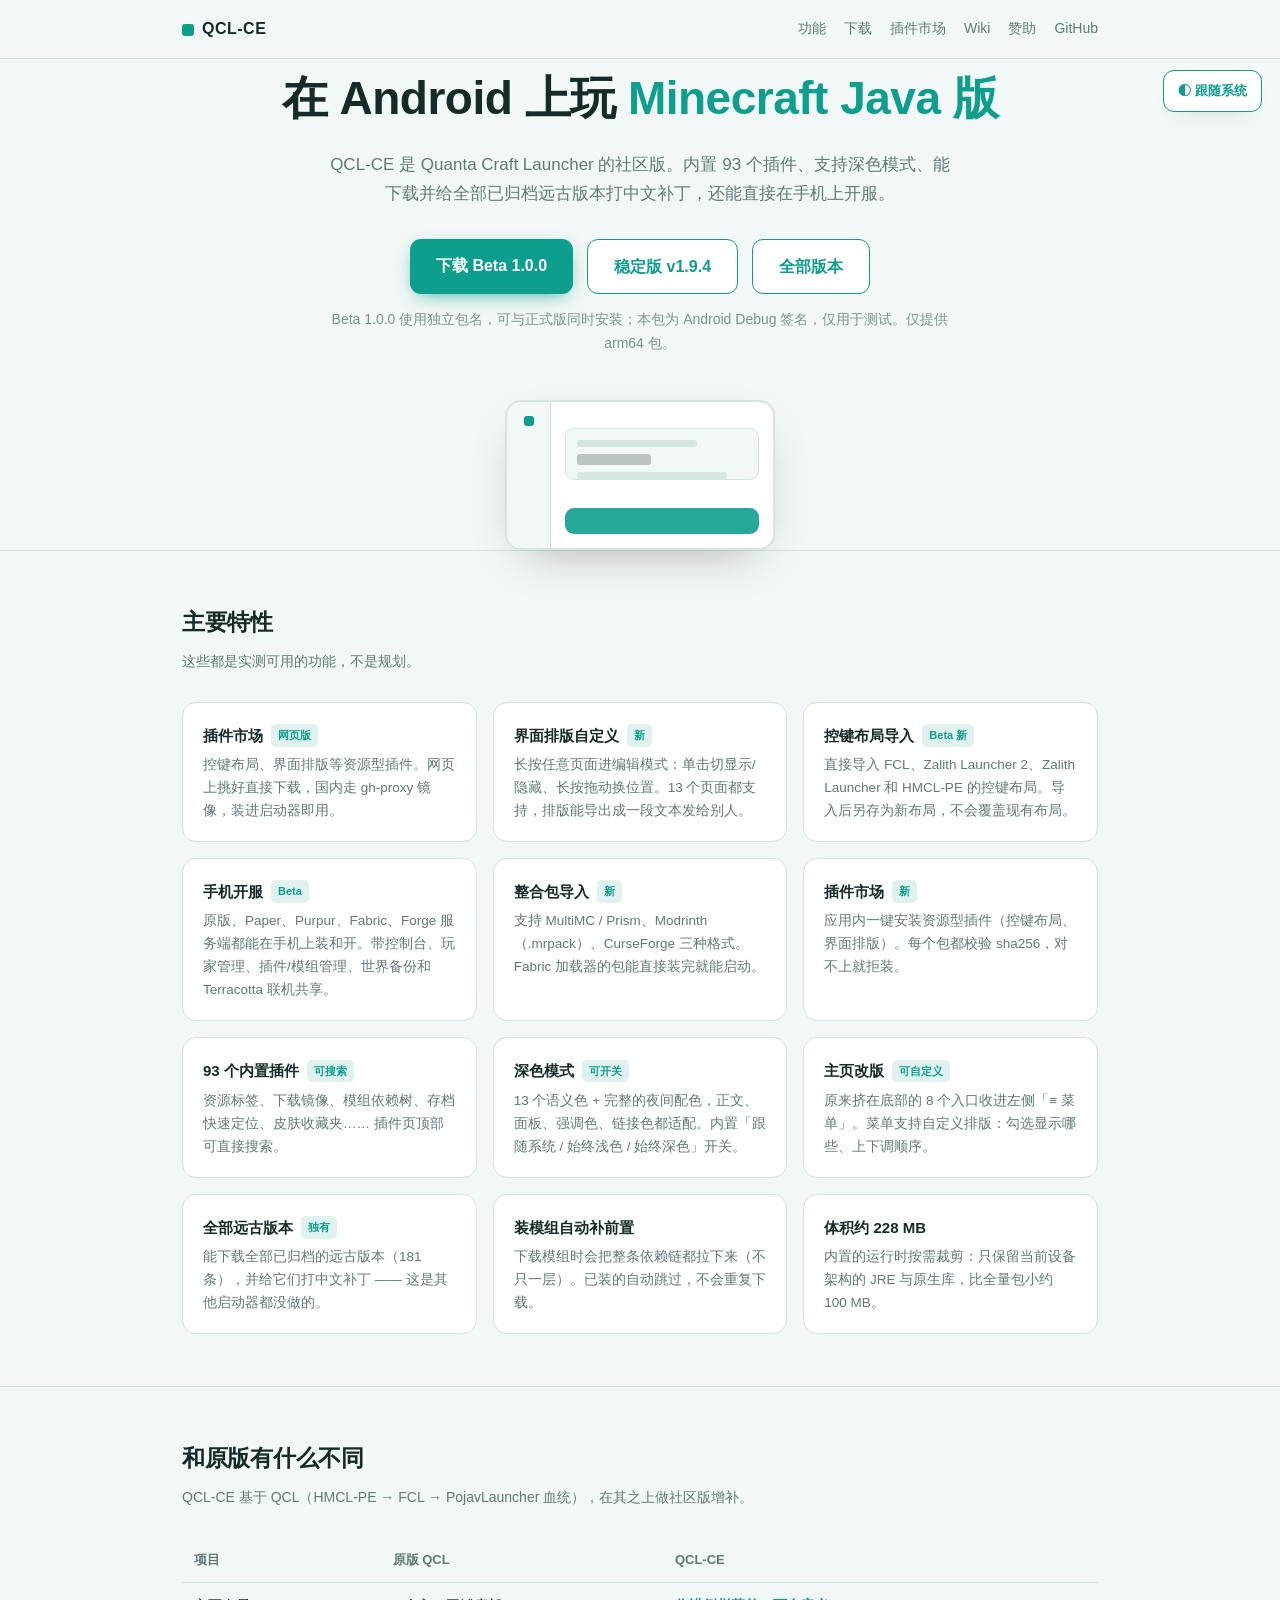
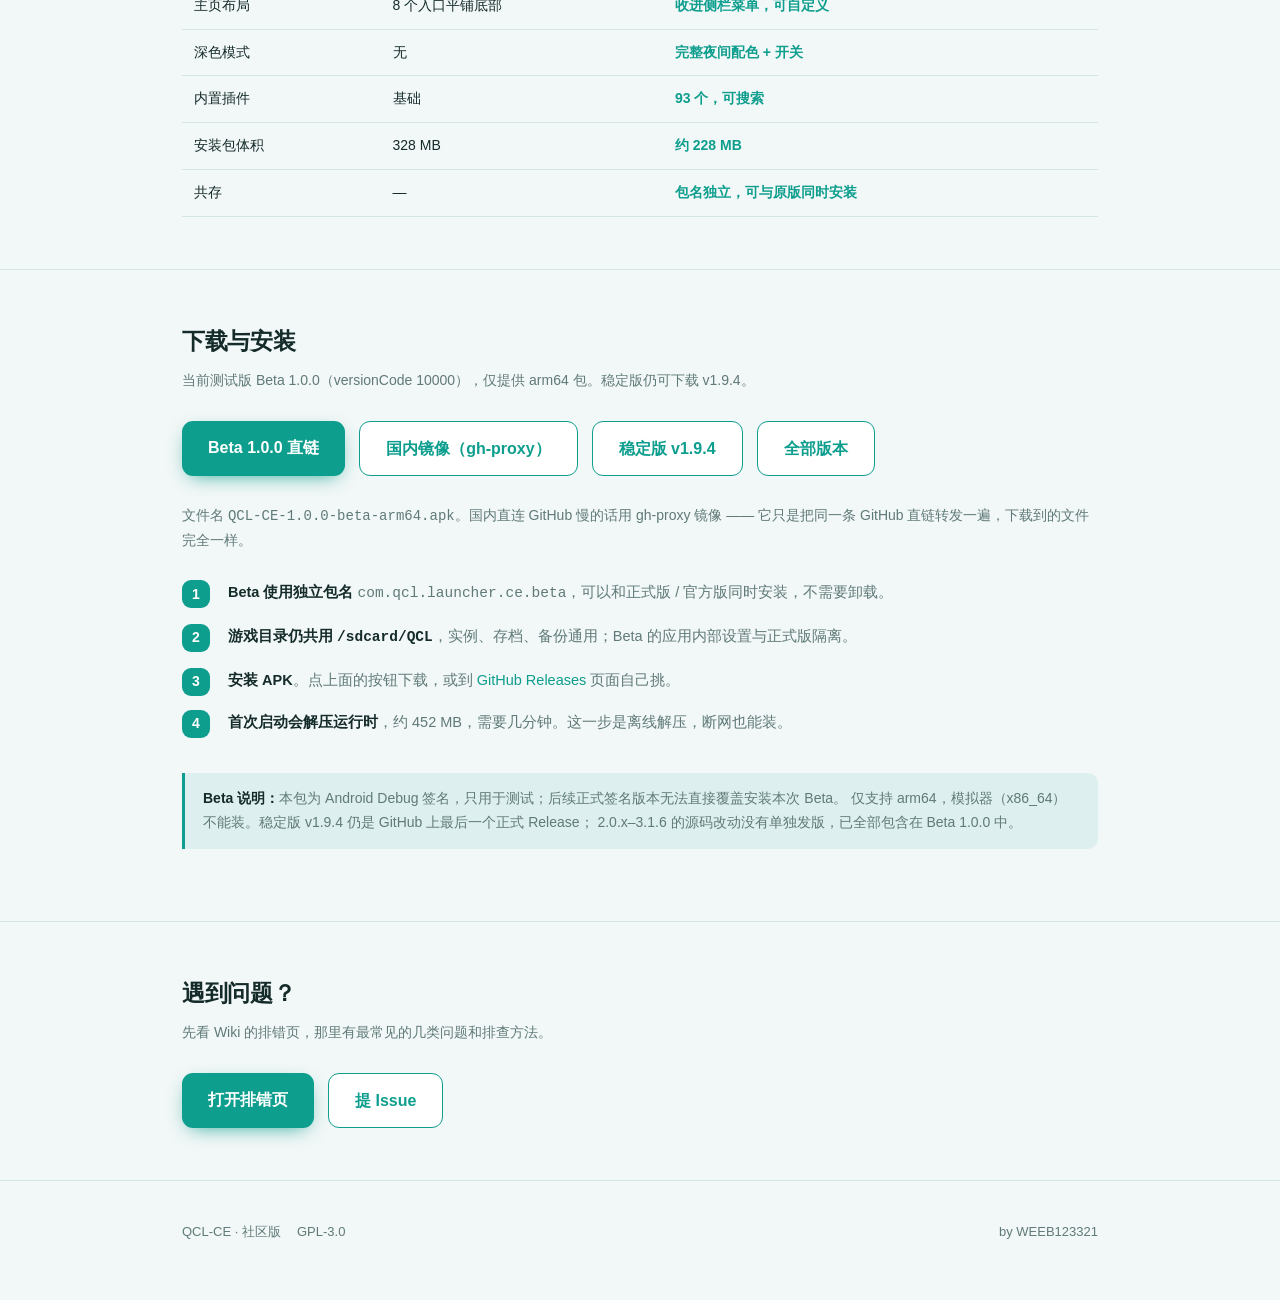
==== docs/index.html @ 9cb28645 "v1.0.0-beta：独立 Beta 包 + FCL/ZL2/ZL1/HMCL-PE 控键导入 - Beta 独立包名 com.qcl.launcher.ce.beta，更新只读 latestPre" ====
<!DOCTYPE html>
<html lang="zh-CN">
<head>
<meta charset="utf-8">
<meta name="viewport" content="width=device-width, initial-scale=1">
<title>QCL-CE · Android 上的 Minecraft Java 启动器</title>
<meta name="description" content="QCL-CE —— Android 上跑 Minecraft Java 版的启动器。93 个内置插件、深色模式、全部已归档远古版本、手机开服，并支持导入 FCL / Zalith Launcher / HMCL-PE 控键布局。">
<style>
  :root{
    --bg:#F2F7F7; --surface:#FFFFFF; --text:#142B2A; --sub:#5F7A78;
    --accent:#0E9E8E; --accent-dark:#0A7A6E; --divider:#D5E5E3;
    --code:#0C1616;
  }
  @media (prefers-color-scheme: dark){
    :root{ --bg:#0C1616; --surface:#142222; --text:#E6F4F2; --sub:#8FABA8;
           --accent:#2AC9B4; --accent-dark:#1FA492; --divider:#223837; --code:#060C0C; }
  }
  *{box-sizing:border-box;margin:0;padding:0}
  html{scroll-behavior:smooth}
  body{
    font-family:-apple-system,BlinkMacSystemFont,"Segoe UI","PingFang SC","Microsoft YaHei",sans-serif;
    background:var(--bg); color:var(--text); line-height:1.7;
    -webkit-font-smoothing:antialiased;
  }
  a{color:var(--accent);text-decoration:none}
  a:hover{text-decoration:underline}
  .wrap{max-width:960px;margin:0 auto;padding:0 22px}

  /* 顶栏 */
  nav{
    position:sticky;top:0;z-index:10;
    background:color-mix(in srgb, var(--bg) 88%, transparent);
    backdrop-filter:blur(12px); border-bottom:1px solid var(--divider);
  }
  nav .wrap{display:flex;align-items:center;gap:22px;height:58px}
  .brand{font-weight:700;letter-spacing:.5px;color:var(--text)}
  .brand i{display:inline-block;width:12px;height:12px;background:var(--accent);
           border-radius:3px;margin-right:8px;vertical-align:middle}
  nav .links{margin-left:auto;display:flex;gap:18px;font-size:14px}
  nav .links a{color:var(--sub)}
  nav .links a:hover{color:var(--accent)}

  /* Hero */
  header{padding:74px 0 54px;text-align:center}
  header h1{font-size:clamp(30px,6vw,46px);letter-spacing:-.5px;margin-bottom:14px}
  header h1 span{color:var(--accent)}
  header p{color:var(--sub);font-size:17px;max-width:620px;margin:0 auto 30px}
  .btns{display:flex;gap:14px;justify-content:center;flex-wrap:wrap}
  .btn{
    display:inline-block;padding:13px 26px;border-radius:11px;font-weight:600;
    transition:transform .15s, box-shadow .15s;
  }
  .btn:hover{transform:translateY(-2px);text-decoration:none}
  .btn-primary{background:var(--accent);color:#fff;box-shadow:0 6px 20px -8px var(--accent)}
  .btn-ghost{background:var(--surface);color:var(--accent);border:1.5px solid var(--accent)}

  /* 手机模型 */
  .phone{
    width:270px;height:150px;margin:44px auto 0;border-radius:16px;
    border:2px solid var(--divider); background:var(--surface);
    position:relative;overflow:hidden;
    box-shadow:0 18px 50px -22px rgba(0,0,0,.35);
  }
  .phone .side{position:absolute;left:0;top:0;bottom:0;width:44px;background:var(--bg);
               border-right:1px solid var(--divider)}
  .phone .dot{width:10px;height:10px;border-radius:3px;background:var(--accent);
              position:absolute;left:17px;top:14px}
  .phone .nav-item{position:absolute;left:8px;height:9px;border-radius:3px;background:var(--divider)}
  .phone .nav-item.on{background:var(--accent)}
  .phone .card{position:absolute;left:58px;top:26px;right:14px;height:52px;
               border-radius:9px;background:var(--bg);border:1px solid var(--divider)}
  .phone .line{position:absolute;height:7px;border-radius:3px;background:var(--divider)}
  .phone .play{position:absolute;left:58px;right:14px;bottom:14px;height:26px;
               border-radius:9px;background:var(--accent);opacity:.9}

  /* 区块 */
  section{padding:52px 0;border-top:1px solid var(--divider)}
  h2{font-size:23px;margin-bottom:8px;letter-spacing:-.3px}
  .lead{color:var(--sub);font-size:14px;margin-bottom:28px}

  .grid{display:grid;grid-template-columns:repeat(auto-fit,minmax(228px,1fr));gap:16px}
  .card{
    background:var(--surface);border:1px solid var(--divider);border-radius:14px;
    padding:20px 20px 18px;
  }
  .card h3{font-size:15px;margin-bottom:6px;display:flex;align-items:center;gap:8px}
  .card h3 em{
    font-style:normal;font-size:11px;font-weight:600;color:var(--accent);
    background:color-mix(in srgb,var(--accent) 13%,transparent);
    padding:2px 7px;border-radius:5px;
  }
  .card p{color:var(--sub);font-size:13.5px}

  /* 对比表 */
  table{width:100%;border-collapse:collapse;font-size:14px}
  th,td{text-align:left;padding:11px 12px;border-bottom:1px solid var(--divider)}
  th{color:var(--sub);font-weight:600;font-size:13px}
  td.y{color:var(--accent);font-weight:600}

  /* 步骤 */
  ol.steps{list-style:none;counter-reset:s}
  ol.steps li{
    counter-increment:s;position:relative;padding:0 0 18px 46px;color:var(--sub);font-size:14.5px;
  }
  ol.steps li::before{
    content:counter(s);position:absolute;left:0;top:0;width:28px;height:28px;
    background:var(--accent);color:#fff;border-radius:9px;
    display:flex;align-items:center;justify-content:center;font-weight:700;font-size:14px;
  }
  ol.steps li b{color:var(--text)}

  .warn{
    background:color-mix(in srgb,var(--accent) 9%,transparent);
    border-left:3px solid var(--accent);border-radius:0 10px 10px 0;
    padding:14px 18px;font-size:14px;color:var(--sub);margin:20px 0;
  }
  .warn b{color:var(--text)}

  footer{padding:40px 0 60px;border-top:1px solid var(--divider);color:var(--sub);font-size:13px}
  footer .wrap{display:flex;gap:16px;flex-wrap:wrap;align-items:center}
  footer .sp{margin-left:auto}
</style>
</head>
<body>

<nav>
  <div class="wrap">
    <span class="brand"><i></i>QCL-CE</span>
    <span class="links">
      <a href="#features">功能</a>
      <a href="#download">下载</a>
      <a href="https://weeb123321.github.io/QCL-Plugins/">插件市场</a>
      <a href="wiki.html">Wiki</a>
      <a href="sponsor.html">赞助</a>
      <a href="https://github.com/WEEB123321/QCL-QCL-CE">GitHub</a>
    </span>
  </div>
</nav>

<header class="wrap">
  <h1>在 Android 上玩 <span>Minecraft Java 版</span></h1>
  <p>QCL-CE 是 Quanta Craft Launcher 的社区版。内置 93 个插件、支持深色模式、能下载并给全部已归档远古版本打中文补丁，还能直接在手机上开服。</p>
  <div class="btns">
    <a class="btn btn-primary" href="https://github.com/WEEB123321/QCL-QCL-CE/releases/download/v1.0.0-beta/QCL-CE-1.0.0-beta-arm64.apk">下载 Beta 1.0.0</a>
    <a class="btn btn-ghost" href="https://github.com/WEEB123321/QCL-QCL-CE/releases/download/v1.9.4/QCL-CE-v1.9.4-arm64.apk">稳定版 v1.9.4</a>
    <a class="btn btn-ghost" href="https://github.com/WEEB123321/QCL-QCL-CE/releases">全部版本</a>
  </div>
  <p style="margin-top:14px;font-size:14px;opacity:.8">Beta 1.0.0 使用独立包名，可与正式版同时安装；本包为 Android Debug 签名，仅用于测试。仅提供 arm64 包。</p>

  <div class="phone">
    <div class="side"></div>
    <div class="dot"></div>
    <div class="nav-item on" style="top:40px"></div>
    <div class="nav-item" style="top:58px"></div>
    <div class="nav-item" style="top:76px"></div>
    <div class="nav-item" style="top:94px"></div>
    <div class="nav-item" style="top:112px"></div>
    <div class="card"></div>
    <div class="line" style="left:70px;top:38px;width:120px"></div>
    <div class="line" style="left:70px;top:52px;width:74px;height:11px;background:var(--text);opacity:.25"></div>
    <div class="line" style="left:70px;top:70px;width:150px"></div>
    <div class="play"></div>
  </div>
</header>

<section id="features">
  <div class="wrap">
    <h2>主要特性</h2>
    <p class="lead">这些都是实测可用的功能，不是规划。</p>

    <div class="grid">
      <div class="card">
        <h3>插件市场 <em>网页版</em></h3>
        <p>控键布局、界面排版等资源型插件。网页上挑好直接下载，国内走 gh-proxy 镜像，装进启动器即用。</p>
      </div>
      <div class="card">
        <h3>界面排版自定义 <em>新</em></h3>
        <p>长按任意页面进编辑模式：单击切显示/隐藏、长按拖动换位置。13 个页面都支持，排版能导出成一段文本发给别人。</p>
      </div>
      <div class="card">
        <h3>控键布局导入 <em>Beta 新</em></h3>
        <p>直接导入 FCL、Zalith Launcher 2、Zalith Launcher 和 HMCL-PE 的控键布局。导入后另存为新布局，不会覆盖现有布局。</p>
      </div>
      <div class="card">
        <h3>手机开服 <em>Beta</em></h3>
        <p>原版、Paper、Purpur、Fabric、Forge 服务端都能在手机上装和开。带控制台、玩家管理、插件/模组管理、世界备份和 Terracotta 联机共享。</p>
      </div>
      <div class="card">
        <h3>整合包导入 <em>新</em></h3>
        <p>支持 MultiMC / Prism、Modrinth（.mrpack）、CurseForge 三种格式。Fabric 加载器的包能直接装完就能启动。</p>
      </div>
      <div class="card">
        <h3>插件市场 <em>新</em></h3>
        <p>应用内一键安装资源型插件（控键布局、界面排版）。每个包都校验 sha256，对不上就拒装。</p>
      </div>
      <div class="card">
        <h3>93 个内置插件 <em>可搜索</em></h3>
        <p>资源标签、下载镜像、模组依赖树、存档快速定位、皮肤收藏夹…… 插件页顶部可直接搜索。</p>
      </div>
      <div class="card">
        <h3>深色模式 <em>可开关</em></h3>
        <p>13 个语义色 + 完整的夜间配色，正文、面板、强调色、链接色都适配。内置「跟随系统 / 始终浅色 / 始终深色」开关。</p>
      </div>
      <div class="card">
        <h3>主页改版 <em>可自定义</em></h3>
        <p>原来挤在底部的 8 个入口收进左侧「≡ 菜单」。菜单支持自定义排版：勾选显示哪些、上下调顺序。</p>
      </div>
      <div class="card">
        <h3>全部远古版本 <em>独有</em></h3>
        <p>能下载全部已归档的远古版本（181 条），并给它们打中文补丁 —— 这是其他启动器都没做的。</p>
      </div>
      <div class="card">
        <h3>装模组自动补前置</h3>
        <p>下载模组时会把整条依赖链都拉下来（不只一层）。已装的自动跳过，不会重复下载。</p>
      </div>
      <div class="card">
        <h3>体积约 228 MB</h3>
        <p>内置的运行时按需裁剪：只保留当前设备架构的 JRE 与原生库，比全量包小约 100 MB。</p>
      </div>
    </div>
  </div>
</section>

<section>
  <div class="wrap">
    <h2>和原版有什么不同</h2>
    <p class="lead">QCL-CE 基于 QCL（HMCL-PE → FCL → PojavLauncher 血统），在其之上做社区版增补。</p>
    <table>
      <tr><th>项目</th><th>原版 QCL</th><th>QCL-CE</th></tr>
      <tr><td>主页布局</td><td>8 个入口平铺底部</td><td class="y">收进侧栏菜单，可自定义</td></tr>
      <tr><td>深色模式</td><td>无</td><td class="y">完整夜间配色 + 开关</td></tr>
      <tr><td>内置插件</td><td>基础</td><td class="y">93 个，可搜索</td></tr>
      <tr><td>安装包体积</td><td>328 MB</td><td class="y">约 228 MB</td></tr>
      <tr><td>共存</td><td>—</td><td class="y">包名独立，可与原版同时安装</td></tr>
    </table>
  </div>
</section>

<section id="download">
  <div class="wrap">
    <h2>下载与安装</h2>
    <p class="lead">当前测试版 Beta 1.0.0（versionCode 10000），仅提供 arm64 包。稳定版仍可下载 v1.9.4。</p>

    <div class="btns" style="justify-content:flex-start;margin-bottom:28px">
      <a class="btn btn-primary" href="https://github.com/WEEB123321/QCL-QCL-CE/releases/download/v1.0.0-beta/QCL-CE-1.0.0-beta-arm64.apk">Beta 1.0.0 直链</a>
      <a class="btn btn-ghost" href="https://gh-proxy.com/https://github.com/WEEB123321/QCL-QCL-CE/releases/download/v1.0.0-beta/QCL-CE-1.0.0-beta-arm64.apk">国内镜像（gh-proxy）</a>
      <a class="btn btn-ghost" href="https://github.com/WEEB123321/QCL-QCL-CE/releases/download/v1.9.4/QCL-CE-v1.9.4-arm64.apk">稳定版 v1.9.4</a>
      <a class="btn btn-ghost" href="https://github.com/WEEB123321/QCL-QCL-CE/releases">全部版本</a>
    </div>

    <p class="lead">文件名 <code>QCL-CE-1.0.0-beta-arm64.apk</code>。国内直连 GitHub 慢的话用 gh-proxy 镜像 ——
      它只是把同一条 GitHub 直链转发一遍，下载到的文件完全一样。</p>

    <ol class="steps">
      <li><b>Beta 使用独立包名</b> <code>com.qcl.launcher.ce.beta</code>，可以和正式版 / 官方版同时安装，不需要卸载。</li>
      <li><b>游戏目录仍共用 <code>/sdcard/QCL</code></b>，实例、存档、备份通用；Beta 的应用内部设置与正式版隔离。</li>
      <li><b>安装 APK</b>。点上面的按钮下载，或到 <a href="https://github.com/WEEB123321/QCL-QCL-CE/releases">GitHub Releases</a> 页面自己挑。</li>
      <li><b>首次启动会解压运行时</b>，约 452 MB，需要几分钟。这一步是离线解压，断网也能装。</li>
    </ol>

    <div class="warn">
      <b>Beta 说明：</b>本包为 Android Debug 签名，只用于测试；后续正式签名版本无法直接覆盖安装本次 Beta。
      仅支持 arm64，模拟器（x86_64）不能装。稳定版 v1.9.4 仍是 GitHub 上最后一个正式 Release；
      2.0.x–3.1.6 的源码改动没有单独发版，已全部包含在 Beta 1.0.0 中。
    </div>
  </div>
</section>

<section>
  <div class="wrap">
    <h2>遇到问题？</h2>
    <p class="lead">先看 Wiki 的排错页，那里有最常见的几类问题和排查方法。</p>
    <div class="btns" style="justify-content:flex-start">
      <a class="btn btn-primary" href="wiki.html#trouble">打开排错页</a>
      <a class="btn btn-ghost" href="https://github.com/WEEB123321/QCL-QCL-CE/issues">提 Issue</a>
    </div>
  </div>
</section>

<footer>
  <div class="wrap">
    <span>QCL-CE · 社区版</span>
    <span>GPL-3.0</span>
    <span class="sp">by WEEB123321</span>
  </div>
</footer>

<script src="theme.js"></script>
</body>
</html>
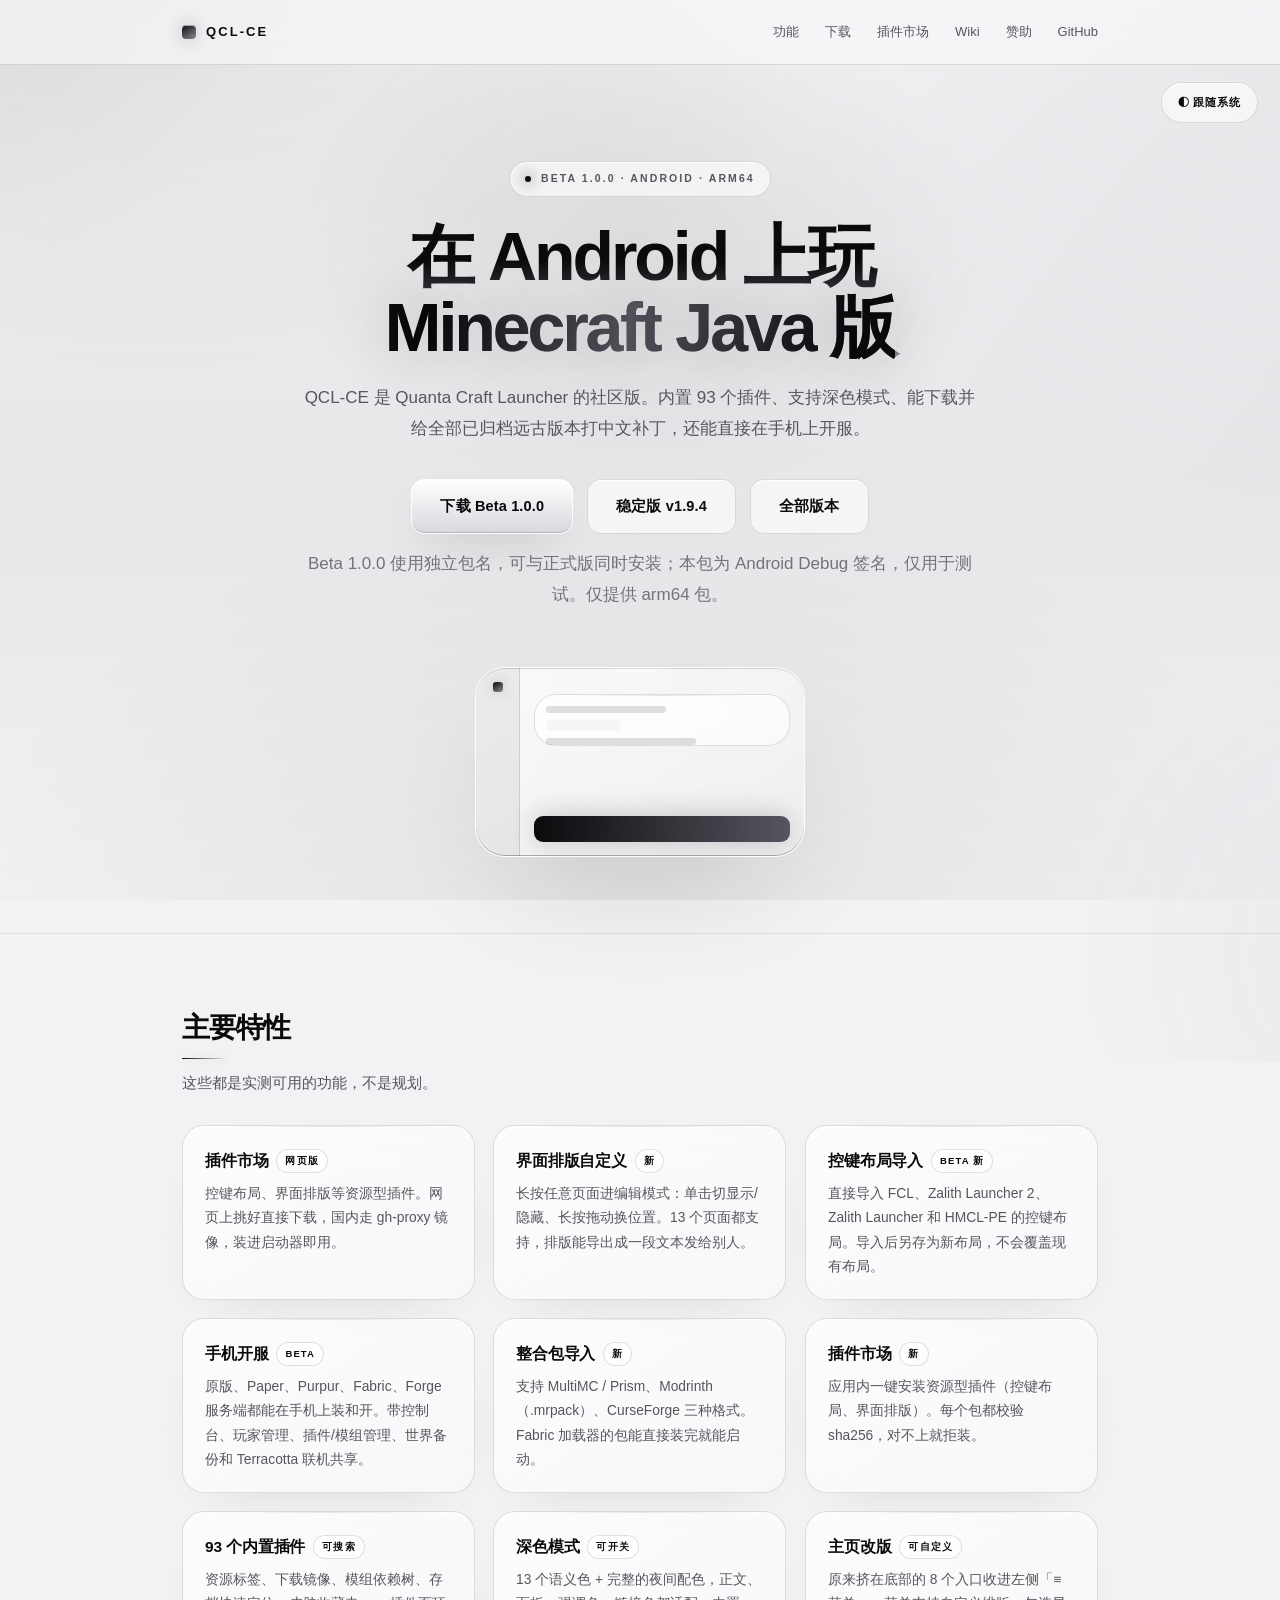
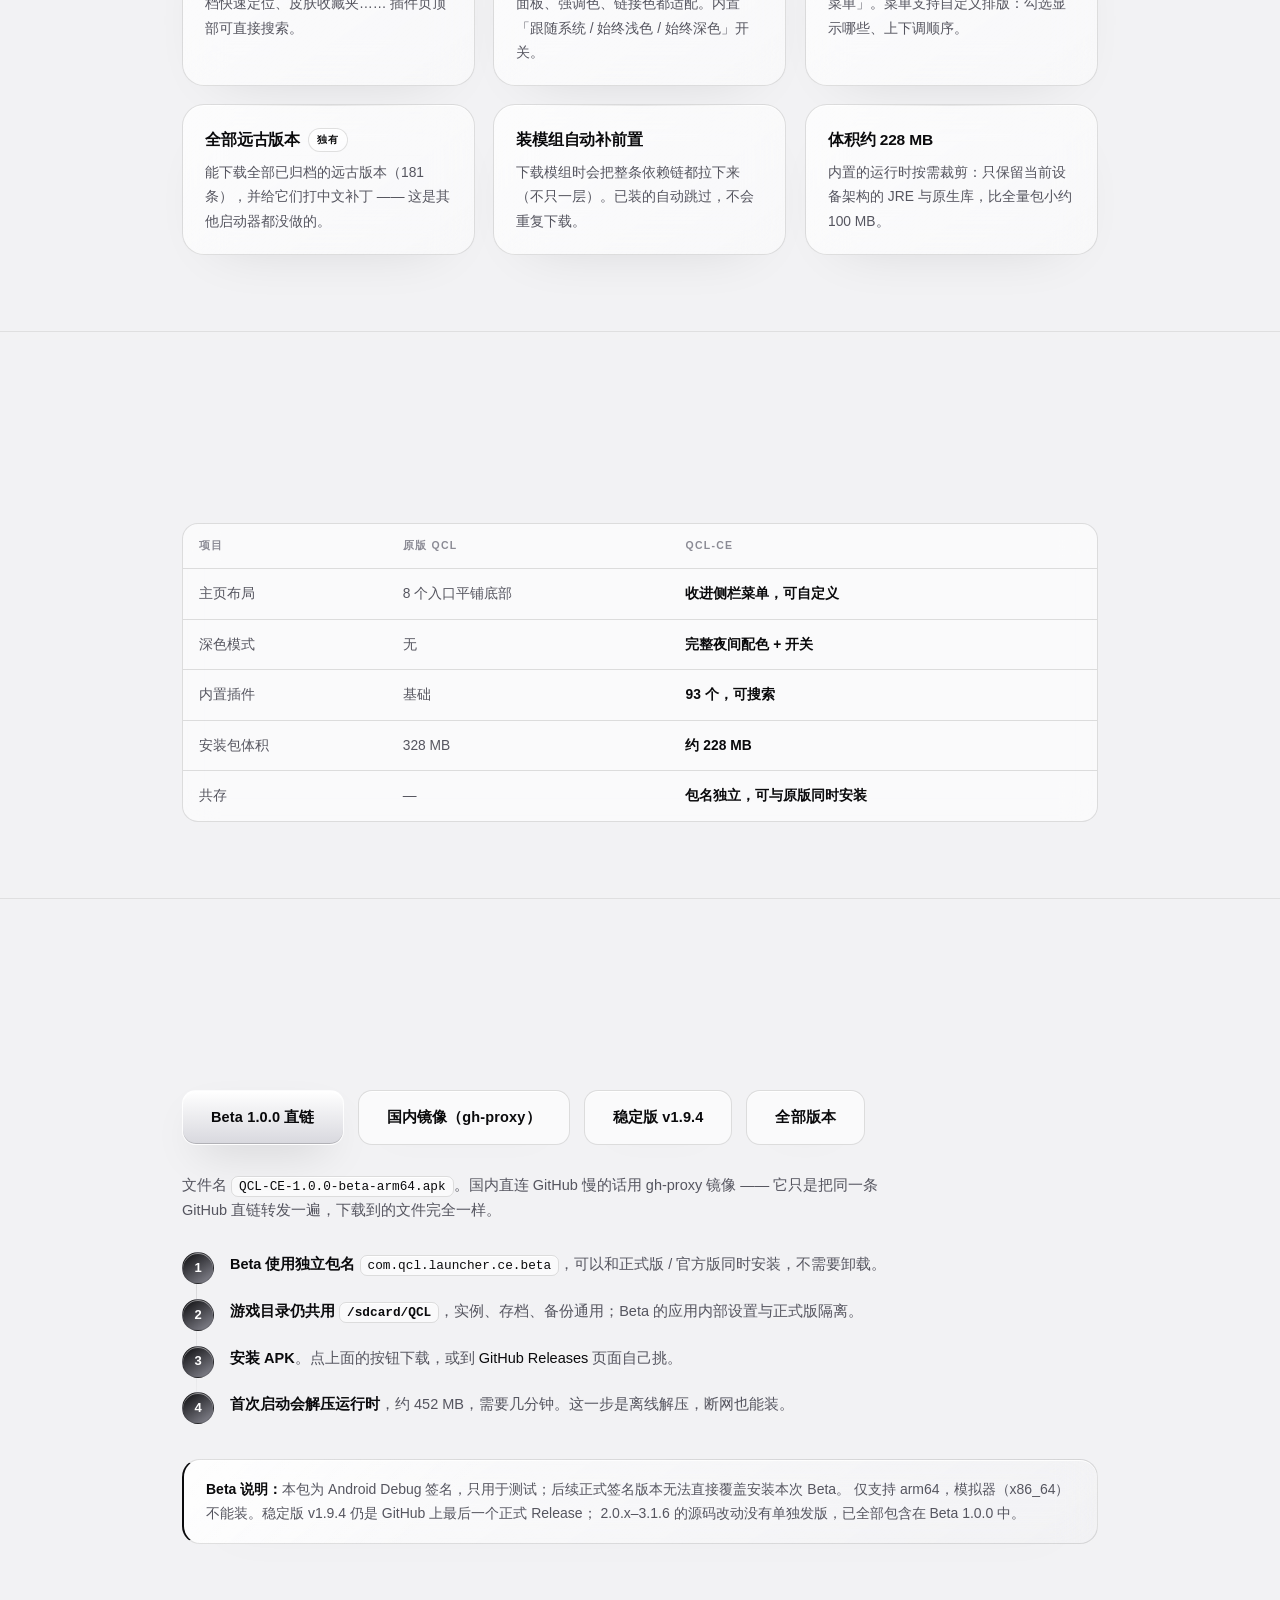
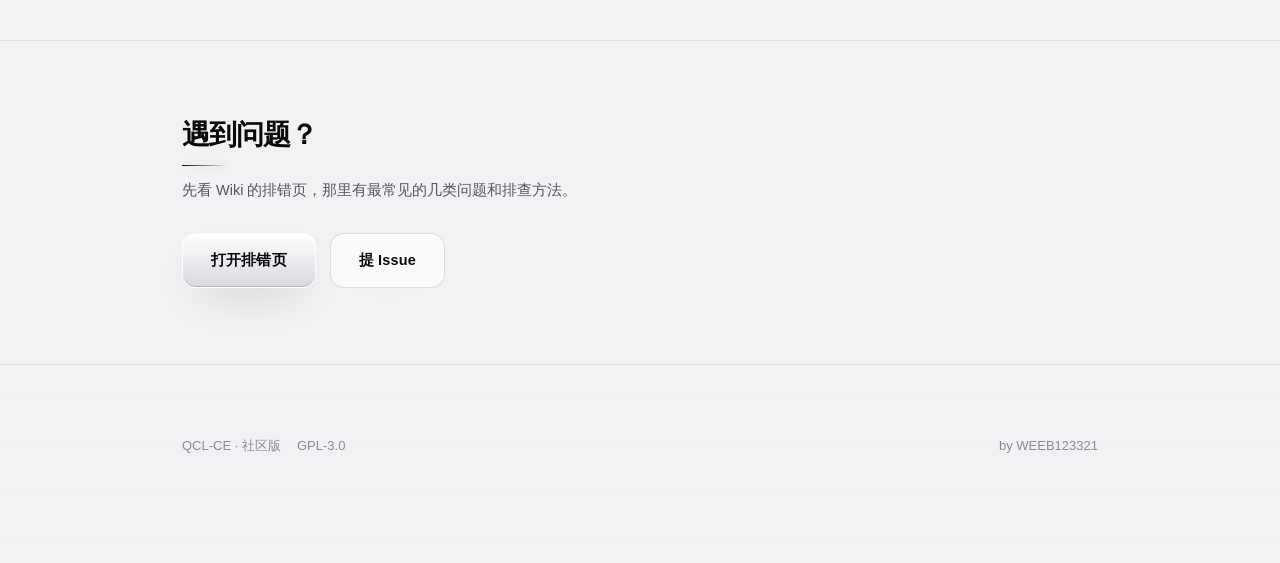
==== commit d0a42a39: "网页改版：黑灰白液态玻璃主题与滚动动效 - 新增 premium.css：黑/灰/白单色玻璃面板、氛围光、卡片跟随高光 - 重写 theme.js：移动端菜单+遮罩、滚动进度、侧栏高亮、入场动效 - " ====
--- a/docs/index.html
+++ b/docs/index.html
@@ -120,6 +120,7 @@
   footer .wrap{display:flex;gap:16px;flex-wrap:wrap;align-items:center}
   footer .sp{margin-left:auto}
 </style>
+<link rel="stylesheet" href="premium.css">
 </head>
 <body>
 
@@ -138,6 +139,7 @@
 </nav>
 
 <header class="wrap">
+  <div class="hero-kicker">BETA 1.0.0 · ANDROID · ARM64</div>
   <h1>在 Android 上玩 <span>Minecraft Java 版</span></h1>
   <p>QCL-CE 是 Quanta Craft Launcher 的社区版。内置 93 个插件、支持深色模式、能下载并给全部已归档远古版本打中文补丁，还能直接在手机上开服。</p>
   <div class="btns">
--- a/docs/premium.css
+++ b/docs/premium.css
@@ -0,0 +1,983 @@
+/* ============================================================================
+   QCL-CE 站点 · Obsidian Glass
+   黑 / 灰 / 白单色液态玻璃主题，覆盖 index / wiki / sponsor 的现有样式。
+   ========================================================================== */
+
+:root {
+  color-scheme: dark;
+  --bg: #050506;
+  --bg-2: #0a0a0c;
+  --surface-solid: #101013;
+  --text: #f5f5f7;
+  --sub: #a1a1aa;
+  --muted: #6e6e78;
+  --accent: #ffffff;
+  --accent-dark: #d4d4d8;
+  --on-accent: #08080a;
+  --accent-glow: rgba(255, 255, 255, .38);
+  --line: rgba(255, 255, 255, .12);
+  --divider: rgba(255, 255, 255, .09);
+  --glass-fill: rgba(255, 255, 255, .07);
+  --glass-fill-strong: rgba(255, 255, 255, .115);
+  --glass-edge: rgba(255, 255, 255, .18);
+  --glass-edge-strong: rgba(255, 255, 255, .34);
+  --nav-bg: rgba(7, 7, 9, .58);
+  --menu-bg: #08080a;
+  --glass-reflection: rgba(255, 255, 255, .09);
+  --bad-tint: rgba(180, 90, 90, .07);
+  --orb-a: rgba(255, 255, 255, .11);
+  --orb-b: rgba(190, 195, 205, .075);
+  --noise-opacity: .035;
+  --shadow: rgba(0, 0, 0, .55);
+  --code-bg: #0b0b0e;
+  --code-fg: #ececf1;
+  --radius: 22px;
+}
+
+html:not([data-theme]) { color-scheme: dark; }
+
+@media (prefers-color-scheme: light) {
+  html:not([data-theme]) {
+    color-scheme: light;
+    --bg: #f2f2f4;
+    --bg-2: #e7e7ea;
+    --surface-solid: #ffffff;
+    --text: #0a0a0c;
+    --sub: #55555f;
+    --muted: #8b8b95;
+    --accent: #0a0a0c;
+    --accent-dark: #333338;
+    --on-accent: #ffffff;
+    --accent-glow: rgba(0, 0, 0, .22);
+    --line: rgba(0, 0, 0, .12);
+    --divider: rgba(0, 0, 0, .08);
+    --glass-fill: rgba(255, 255, 255, .6);
+    --glass-fill-strong: rgba(255, 255, 255, .82);
+    --glass-edge: rgba(255, 255, 255, .85);
+    --glass-edge-strong: rgba(0, 0, 0, .16);
+    --nav-bg: rgba(248, 248, 250, .62);
+    --menu-bg: #fcfcfe;
+  --glass-reflection: rgba(255, 255, 255, .55);
+  --bad-tint: rgba(180, 90, 90, .05);
+    --orb-a: rgba(0, 0, 0, .07);
+    --orb-b: rgba(80, 85, 95, .06);
+    --noise-opacity: .025;
+    --shadow: rgba(0, 0, 0, .16);
+    --code-bg: #0b0b0e;
+    --code-fg: #ececf1;
+  }
+}
+
+html[data-theme="dark"] {
+  color-scheme: dark;
+  --bg: #050506;
+  --bg-2: #0a0a0c;
+  --surface-solid: #101013;
+  --text: #f5f5f7;
+  --sub: #a1a1aa;
+  --muted: #6e6e78;
+  --accent: #ffffff;
+  --accent-dark: #d4d4d8;
+  --on-accent: #08080a;
+  --accent-glow: rgba(255, 255, 255, .38);
+  --line: rgba(255, 255, 255, .12);
+  --divider: rgba(255, 255, 255, .09);
+  --glass-fill: rgba(255, 255, 255, .07);
+  --glass-fill-strong: rgba(255, 255, 255, .115);
+  --glass-edge: rgba(255, 255, 255, .18);
+  --glass-edge-strong: rgba(255, 255, 255, .34);
+  --nav-bg: rgba(7, 7, 9, .58);
+  --menu-bg: #08080a;
+  --glass-reflection: rgba(255, 255, 255, .09);
+  --bad-tint: rgba(180, 90, 90, .07);
+  --orb-a: rgba(255, 255, 255, .11);
+  --orb-b: rgba(190, 195, 205, .075);
+  --noise-opacity: .035;
+  --shadow: rgba(0, 0, 0, .55);
+  --code-bg: #0b0b0e;
+  --code-fg: #ececf1;
+}
+
+html[data-theme="light"] {
+  color-scheme: light;
+  --bg: #f2f2f4;
+  --bg-2: #e7e7ea;
+  --surface-solid: #ffffff;
+  --text: #0a0a0c;
+  --sub: #55555f;
+  --muted: #8b8b95;
+  --accent: #0a0a0c;
+  --accent-dark: #333338;
+  --on-accent: #ffffff;
+  --accent-glow: rgba(0, 0, 0, .22);
+  --line: rgba(0, 0, 0, .12);
+  --divider: rgba(0, 0, 0, .08);
+  --glass-fill: rgba(255, 255, 255, .6);
+  --glass-fill-strong: rgba(255, 255, 255, .82);
+  --glass-edge: rgba(255, 255, 255, .85);
+  --glass-edge-strong: rgba(0, 0, 0, .16);
+  --nav-bg: rgba(248, 248, 250, .62);
+  --menu-bg: #fcfcfe;
+  --glass-reflection: rgba(255, 255, 255, .55);
+  --bad-tint: rgba(180, 90, 90, .05);
+  --orb-a: rgba(0, 0, 0, .07);
+  --orb-b: rgba(80, 85, 95, .06);
+  --noise-opacity: .025;
+  --shadow: rgba(0, 0, 0, .16);
+  --code-bg: #0b0b0e;
+  --code-fg: #ececf1;
+}
+
+* { box-sizing: border-box; }
+
+html {
+  scroll-behavior: smooth;
+  background: var(--bg);
+}
+
+body {
+  background:
+    radial-gradient(1200px 800px at 12% -12%, var(--orb-a), transparent 62%),
+    radial-gradient(1000px 760px at 105% 8%, var(--orb-b), transparent 58%),
+    radial-gradient(1200px 900px at 50% 115%, var(--orb-a), transparent 62%),
+    linear-gradient(180deg, var(--bg) 0%, var(--bg-2) 55%, var(--bg) 100%);
+  background-attachment: fixed;
+  color: var(--text);
+  overflow-x: hidden;
+}
+
+body::after {
+  content: "";
+  position: fixed;
+  inset: 0;
+  z-index: 9999;
+  pointer-events: none;
+  opacity: var(--noise-opacity);
+  mix-blend-mode: overlay;
+  background-image: url("data:image/svg+xml,%3Csvg xmlns='http://www.w3.org/2000/svg' width='160' height='160'%3E%3Cfilter id='n'%3E%3CfeTurbulence type='fractalNoise' baseFrequency='.82' numOctaves='3' stitchTiles='stitch'/%3E%3C/filter%3E%3Crect width='100%25' height='100%25' filter='url(%23n)' opacity='.6'/%3E%3C/svg%3E");
+}
+
+::selection { background: var(--text); color: var(--bg); }
+
+a { color: var(--text); }
+a:hover { color: var(--text); }
+
+.wrap { position: relative; }
+header, section, footer, .layout { position: relative; z-index: 1; }
+nav { position: sticky; z-index: 50 !important; }
+
+/* --------------------------------------------------------------- atmosphere */
+
+.qcl-atmosphere {
+  position: fixed;
+  inset: -18%;
+  z-index: 0;
+  pointer-events: none;
+  overflow: hidden;
+  opacity: .9;
+}
+.qcl-atmosphere::before,
+.qcl-atmosphere::after {
+  content: "";
+  position: absolute;
+  border-radius: 50%;
+  filter: blur(70px);
+  will-change: transform;
+}
+.qcl-atmosphere::before {
+  width: 56vmax;
+  height: 56vmax;
+  top: -16vmax;
+  left: -8vmax;
+  background: radial-gradient(circle at 35% 35%, var(--orb-a), transparent 62%);
+  animation: qclOrbA 26s ease-in-out infinite alternate;
+}
+.qcl-atmosphere::after {
+  width: 48vmax;
+  height: 48vmax;
+  right: -10vmax;
+  bottom: -18vmax;
+  background: radial-gradient(circle at 60% 45%, var(--orb-b), transparent 64%);
+  animation: qclOrbB 34s ease-in-out infinite alternate;
+}
+
+@keyframes qclOrbA {
+  0% { transform: translate3d(-4%, -2%, 0) scale(1); }
+  100% { transform: translate3d(9%, 7%, 0) scale(1.16); }
+}
+@keyframes qclOrbB {
+  0% { transform: translate3d(3%, 4%, 0) scale(1.08); }
+  100% { transform: translate3d(-8%, -6%, 0) scale(.94); }
+}
+
+/* --------------------------------------------------------------------- nav */
+
+nav {
+  background: var(--nav-bg) !important;
+  -webkit-backdrop-filter: blur(26px) saturate(160%);
+  backdrop-filter: blur(26px) saturate(160%);
+  border-bottom: 1px solid var(--line) !important;
+  box-shadow: 0 1px 0 rgba(255, 255, 255, .04) inset;
+  transition: background-color .3s ease, box-shadow .3s ease;
+}
+nav .wrap { height: 64px !important; }
+nav.qcl-scrolled {
+  box-shadow:
+    0 18px 50px -30px var(--shadow),
+    0 1px 0 rgba(255, 255, 255, .05) inset !important;
+}
+.brand {
+  display: inline-flex;
+  align-items: center;
+  gap: 10px;
+  font-weight: 700;
+  letter-spacing: .16em;
+  text-transform: uppercase;
+  font-size: 13px;
+  color: var(--text) !important;
+}
+.brand i {
+  width: 14px !important;
+  height: 14px !important;
+  margin-right: 0 !important;
+  border-radius: 4px !important;
+  background: linear-gradient(145deg, var(--text), var(--muted)) !important;
+  box-shadow: 0 0 18px var(--accent-glow), inset 0 1px 0 rgba(255, 255, 255, .6);
+}
+nav .links { gap: 26px !important; font-size: 13px !important; }
+nav .links a {
+  position: relative;
+  color: var(--sub) !important;
+  padding: 6px 0;
+  transition: color .22s ease;
+}
+nav .links a::after {
+  content: "";
+  position: absolute;
+  left: 0;
+  right: 0;
+  bottom: 0;
+  height: 1px;
+  background: linear-gradient(90deg, transparent, var(--text), transparent);
+  transform: scaleX(0);
+  transform-origin: 50% 50%;
+  transition: transform .3s cubic-bezier(.2, .8, .2, 1);
+}
+nav .links a:hover { color: var(--text) !important; text-decoration: none; }
+nav .links a:hover::after { transform: scaleX(1); }
+
+/* -------------------------------------------------------------------- hero */
+
+header {
+  padding: 96px 22px 76px !important;
+  isolation: isolate;
+}
+header::before {
+  content: "";
+  position: absolute;
+  left: 50%;
+  top: -180px;
+  width: min(980px, 120vw);
+  height: 720px;
+  transform: translateX(-50%);
+  background: radial-gradient(closest-side, var(--orb-a), transparent 70%);
+  filter: blur(18px);
+  pointer-events: none;
+  z-index: -1;
+  animation: qclHeroPulse 9s ease-in-out infinite alternate;
+}
+@keyframes qclHeroPulse {
+  0% { opacity: .55; transform: translateX(-50%) scale(.96); }
+  100% { opacity: .95; transform: translateX(-50%) scale(1.04); }
+}
+
+.hero-kicker {
+  display: inline-flex;
+  align-items: center;
+  gap: 10px;
+  padding: 8px 15px;
+  margin-bottom: 24px;
+  border: 1px solid var(--line);
+  border-radius: 999px;
+  background: var(--glass-fill);
+  -webkit-backdrop-filter: blur(18px) saturate(150%);
+  backdrop-filter: blur(18px) saturate(150%);
+  box-shadow: inset 0 1px 0 var(--glass-edge), 0 12px 30px -24px var(--shadow);
+  color: var(--sub);
+  font-size: 10.5px;
+  font-weight: 600;
+  letter-spacing: .2em;
+  text-transform: uppercase;
+}
+.hero-kicker::before {
+  content: "";
+  width: 6px;
+  height: 6px;
+  border-radius: 50%;
+  background: var(--text);
+  box-shadow: 0 0 14px var(--text);
+  animation: qclBlink 2.6s ease-in-out infinite;
+}
+@keyframes qclBlink {
+  0%, 100% { opacity: 1; }
+  50% { opacity: .25; }
+}
+
+header h1 {
+  font-size: clamp(38px, 7vw, 68px) !important;
+  line-height: 1.04 !important;
+  letter-spacing: -.045em !important;
+  font-weight: 800 !important;
+  margin-bottom: 20px !important;
+  background: linear-gradient(180deg, var(--text) 28%, var(--muted) 100%);
+  -webkit-background-clip: text;
+  background-clip: text;
+  color: transparent !important;
+  text-wrap: balance;
+}
+header h1 span {
+  background: linear-gradient(100deg, var(--text) 10%, var(--sub) 48%, var(--text) 90%);
+  -webkit-background-clip: text !important;
+  background-clip: text !important;
+  color: transparent !important;
+  text-shadow: 0 0 60px var(--accent-glow);
+}
+header p {
+  color: var(--sub) !important;
+  font-size: 17px !important;
+  max-width: 680px !important;
+  line-height: 1.85 !important;
+  margin-bottom: 34px !important;
+}
+
+/* ----------------------------------------------------------------- buttons */
+
+.btn {
+  position: relative;
+  overflow: hidden;
+  display: inline-flex;
+  align-items: center;
+  justify-content: center;
+  gap: 8px;
+  padding: 14px 28px !important;
+  border-radius: 14px !important;
+  font-weight: 600 !important;
+  font-size: 14.5px;
+  letter-spacing: .01em;
+  isolation: isolate;
+  transition:
+    transform .35s cubic-bezier(.2, .8, .2, 1),
+    box-shadow .35s ease,
+    border-color .3s ease,
+    background-color .3s ease !important;
+}
+.btn:hover { text-decoration: none; }
+.btn-primary {
+  background: linear-gradient(180deg, #ffffff 0%, #d8d8de 100%) !important;
+  color: #08080a !important;
+  border: 1px solid rgba(255, 255, 255, .9) !important;
+  box-shadow:
+    0 18px 46px -18px var(--accent-glow),
+    inset 0 1px 0 rgba(255, 255, 255, 1),
+    inset 0 -1px 0 rgba(0, 0, 0, .18) !important;
+}
+.btn-primary:hover {
+  transform: translateY(-3px) !important;
+  box-shadow:
+    0 26px 60px -18px var(--accent-glow),
+    inset 0 1px 0 #fff !important;
+}
+.btn-ghost {
+  background: var(--glass-fill) !important;
+  color: var(--text) !important;
+  border: 1px solid var(--line) !important;
+  -webkit-backdrop-filter: blur(18px) saturate(150%);
+  backdrop-filter: blur(18px) saturate(150%);
+  box-shadow: inset 0 1px 0 var(--glass-edge), 0 14px 34px -26px var(--shadow) !important;
+}
+.btn-ghost:hover {
+  transform: translateY(-3px) !important;
+  background: var(--glass-fill-strong) !important;
+  border-color: var(--glass-edge-strong) !important;
+  box-shadow: inset 0 1px 0 var(--glass-edge-strong), 0 22px 46px -26px var(--shadow) !important;
+}
+.btn::before {
+  content: "";
+  position: absolute;
+  top: -20%;
+  bottom: -20%;
+  left: -70%;
+  width: 45%;
+  transform: skewX(-20deg);
+  background: linear-gradient(90deg, transparent, rgba(255, 255, 255, .42), transparent);
+  transition: left .65s cubic-bezier(.2, .8, .2, 1);
+  pointer-events: none;
+  z-index: -1;
+}
+.btn-ghost::before { background: linear-gradient(90deg, transparent, rgba(255, 255, 255, .16), transparent); }
+.btn:hover::before { left: 130%; }
+
+html[data-theme="light"] .btn-primary {
+  background: linear-gradient(180deg, #17171a 0%, #000000 100%) !important;
+  color: #ffffff !important;
+  border-color: rgba(0, 0, 0, .85) !important;
+  box-shadow: 0 18px 46px -18px rgba(0, 0, 0, .4), inset 0 1px 0 rgba(255, 255, 255, .16) !important;
+}
+
+/* ---------------------------------------------------------------- phone mock */
+
+.phone {
+  width: 330px !important;
+  height: 190px !important;
+  margin: 56px auto 0 !important;
+  border-radius: 30px !important;
+  border: 1px solid var(--glass-edge) !important;
+  background:
+    linear-gradient(145deg, var(--glass-fill-strong), rgba(255, 255, 255, .015)) !important;
+  -webkit-backdrop-filter: blur(24px) saturate(160%);
+  backdrop-filter: blur(24px) saturate(160%);
+  box-shadow:
+    0 50px 120px -40px var(--shadow),
+    inset 0 1px 0 var(--glass-edge-strong),
+    inset 0 -1px 0 rgba(0, 0, 0, .3) !important;
+  animation: qclFloat 8s ease-in-out infinite;
+}
+.phone::before {
+  content: "";
+  position: absolute;
+  inset: 0;
+  border-radius: inherit;
+  background: linear-gradient(115deg, transparent 20%, rgba(255, 255, 255, .18) 38%, transparent 52%);
+  transform: translateX(-120%);
+  animation: qclSweep 9s cubic-bezier(.4, 0, .2, 1) infinite;
+  pointer-events: none;
+}
+.phone::after {
+  content: "";
+  position: absolute;
+  left: 50%;
+  top: -1px;
+  width: 62px;
+  height: 5px;
+  border-radius: 0 0 6px 6px;
+  transform: translateX(-50%);
+  background: rgba(255, 255, 255, .22);
+  box-shadow: 0 0 18px rgba(255, 255, 255, .2);
+  pointer-events: none;
+}
+.phone .side { background: rgba(0, 0, 0, .18) !important; border-right: 1px solid var(--line) !important; }
+.phone .dot { background: linear-gradient(145deg, var(--text), var(--muted)) !important; box-shadow: 0 0 14px var(--accent-glow); }
+.phone .nav-item { background: var(--line) !important; }
+.phone .nav-item.on { background: var(--sub) !important; }
+.phone .card { background: var(--glass-fill) !important; border: 1px solid var(--line) !important; }
+.phone .line { background: var(--line) !important; }
+.phone .play {
+  background: linear-gradient(90deg, var(--text), var(--sub)) !important;
+  opacity: 1 !important;
+  box-shadow: 0 0 28px var(--accent-glow);
+}
+@keyframes qclFloat {
+  0%, 100% { transform: translateY(0) rotate(-.25deg); }
+  50% { transform: translateY(-12px) rotate(.25deg); }
+}
+@keyframes qclSweep {
+  0%, 55% { transform: translateX(-120%); }
+  78%, 100% { transform: translateX(120%); }
+}
+
+/* --------------------------------------------------------------- sections */
+
+section {
+  padding: 76px 0 !important;
+  border-top: 1px solid var(--divider) !important;
+}
+h2 {
+  position: relative;
+  font-size: 28px !important;
+  line-height: 1.25;
+  letter-spacing: -.035em !important;
+  margin-bottom: 12px !important;
+  padding-bottom: 14px;
+  color: var(--text);
+}
+h2::after {
+  content: "";
+  position: absolute;
+  left: 0;
+  bottom: 0;
+  width: 46px;
+  height: 1px;
+  background: linear-gradient(90deg, var(--text), transparent);
+  box-shadow: 0 0 12px var(--accent-glow);
+}
+.lead {
+  color: var(--sub) !important;
+  font-size: 14.5px !important;
+  max-width: 720px;
+  margin-bottom: 30px !important;
+}
+
+/* ------------------------------------------------------------------- cards */
+
+.grid { gap: 18px !important; }
+.card, .box, .qr-card {
+  position: relative;
+  overflow: hidden;
+  border-radius: var(--radius) !important;
+  border: 1px solid var(--line) !important;
+  background:
+    linear-gradient(135deg, var(--glass-reflection), transparent 30%),
+    linear-gradient(145deg, var(--glass-fill-strong), rgba(255, 255, 255, .015)) !important;
+  -webkit-backdrop-filter: blur(22px) saturate(150%);
+  backdrop-filter: blur(22px) saturate(150%);
+  box-shadow:
+    0 22px 60px -38px var(--shadow),
+    inset 0 1px 0 var(--glass-edge) !important;
+  transition:
+    transform .45s cubic-bezier(.2, .8, .2, 1),
+    border-color .3s ease,
+    box-shadow .45s ease !important;
+}
+.card { padding: 22px 22px 20px !important; }
+.card::before, .qr-card::before {
+  content: "";
+  position: absolute;
+  inset: 0;
+  border-radius: inherit;
+  background: radial-gradient(420px circle at var(--mx, 50%) var(--my, 0%), var(--glass-edge), transparent 42%);
+  opacity: 0;
+  transition: opacity .35s ease;
+  pointer-events: none;
+}
+.card.qcl-lit::before, .qr-card.qcl-lit::before { opacity: .9; }
+.card::after {
+  content: "";
+  position: absolute;
+  top: 0;
+  left: 12%;
+  right: 12%;
+  height: 1px;
+  background: linear-gradient(90deg, transparent, var(--glass-edge-strong), transparent);
+  opacity: .6;
+  pointer-events: none;
+}
+.card:hover {
+  transform: translateY(-6px) !important;
+  border-color: var(--glass-edge-strong) !important;
+  box-shadow:
+    0 34px 80px -42px var(--shadow),
+    inset 0 1px 0 var(--glass-edge-strong) !important;
+}
+.card h3 {
+  font-size: 15.5px !important;
+  letter-spacing: -.01em;
+  margin-bottom: 8px !important;
+  color: var(--text);
+}
+.card h3 em {
+  font-style: normal;
+  font-size: 9.5px !important;
+  font-weight: 700 !important;
+  letter-spacing: .12em;
+  text-transform: uppercase;
+  color: var(--text) !important;
+  background: var(--glass-fill) !important;
+  border: 1px solid var(--line);
+  padding: 3px 8px !important;
+  border-radius: 999px !important;
+  box-shadow: inset 0 1px 0 var(--glass-edge);
+}
+.card p { color: var(--sub) !important; font-size: 13.8px !important; line-height: 1.75; }
+
+/* ------------------------------------------------------------------ tables */
+
+table {
+  width: 100%;
+  border-collapse: separate !important;
+  border-spacing: 0;
+  border: 1px solid var(--line);
+  border-radius: 16px;
+  overflow: hidden;
+  background: var(--glass-fill);
+  -webkit-backdrop-filter: blur(16px);
+  backdrop-filter: blur(16px);
+  font-size: 13.8px;
+}
+th, td {
+  padding: 13px 16px !important;
+  border-bottom: 1px solid var(--line) !important;
+  color: var(--sub);
+}
+th {
+  background: rgba(255, 255, 255, .035);
+  color: var(--muted) !important;
+  font-size: 10.5px !important;
+  font-weight: 700 !important;
+  letter-spacing: .12em;
+  text-transform: uppercase;
+}
+html[data-theme="light"] th { background: rgba(0, 0, 0, .035); }
+tr:last-child td { border-bottom: 0 !important; }
+tbody tr, table tr { transition: background-color .2s ease; }
+table tr:hover td { background: rgba(255, 255, 255, .035); }
+html[data-theme="light"] table tr:hover td { background: rgba(0, 0, 0, .03); }
+td.y { color: var(--text) !important; font-weight: 600; }
+
+/* ------------------------------------------------------------- steps/boxes */
+
+ol.steps { position: relative; }
+ol.steps::before {
+  content: "";
+  position: absolute;
+  left: 14px;
+  top: 10px;
+  bottom: 12px;
+  width: 1px;
+  background: linear-gradient(180deg, var(--line), transparent);
+}
+ol.steps li { padding: 0 0 22px 48px !important; }
+ol.steps li::before {
+  width: 30px !important;
+  height: 30px !important;
+  border-radius: 50% !important;
+  background: linear-gradient(145deg, var(--text), var(--muted)) !important;
+  color: var(--on-accent) !important;
+  border: 1px solid var(--glass-edge-strong);
+  box-shadow: 0 10px 26px -14px var(--accent-glow), inset 0 1px 0 rgba(255, 255, 255, .5);
+  font-size: 13px !important;
+}
+ol.steps li b { color: var(--text) !important; }
+
+.warn, .note, .box {
+  border-radius: 18px !important;
+  border: 1px solid var(--line) !important;
+  background:
+    linear-gradient(135deg, var(--glass-reflection), transparent 30%),
+    linear-gradient(145deg, var(--glass-fill-strong), rgba(255, 255, 255, .015)) !important;
+  -webkit-backdrop-filter: blur(20px) saturate(150%);
+  backdrop-filter: blur(20px) saturate(150%);
+  box-shadow: inset 0 1px 0 var(--glass-edge), 0 20px 50px -40px var(--shadow);
+  color: var(--sub) !important;
+}
+.warn {
+  border-left: 2px solid var(--text) !important;
+  padding: 18px 22px !important;
+}
+.note { padding: 18px 22px !important; }
+.box { padding: 22px 24px !important; }
+.box.warn { border-left: 2px solid var(--text) !important; background: linear-gradient(145deg, var(--glass-fill-strong), transparent) !important; }
+.box.ok { border-left: 2px solid var(--sub) !important; }
+.box.bad {
+  border-left: 2px solid #9b5a5a !important;
+  background: linear-gradient(145deg, var(--glass-fill-strong), var(--bad-tint)) !important;
+}
+.warn b, .note b, .box b { color: var(--text) !important; }
+.box h3 { color: var(--text) !important; }
+
+/* ------------------------------------------------------------------- wiki */
+
+.layout { gap: 46px !important; }
+aside {
+  background: var(--glass-fill) !important;
+  border: 1px solid var(--line);
+  border-radius: 18px;
+  padding: 18px 14px !important;
+  -webkit-backdrop-filter: blur(20px) saturate(150%);
+  backdrop-filter: blur(20px) saturate(150%);
+  box-shadow: inset 0 1px 0 var(--glass-edge);
+}
+aside h4 {
+  color: var(--muted) !important;
+  font-size: 10px !important;
+  letter-spacing: .18em !important;
+  margin: 18px 0 8px !important;
+}
+aside a {
+  border-left: 0 !important;
+  border-radius: 9px;
+  padding: 7px 10px !important;
+  color: var(--sub) !important;
+  transition: background-color .2s ease, color .2s ease, transform .2s ease;
+}
+aside a:hover, aside a.qcl-active {
+  background: var(--glass-fill-strong);
+  color: var(--text) !important;
+  text-decoration: none;
+  transform: translateX(2px);
+}
+aside a.qcl-active { box-shadow: inset 0 1px 0 var(--glass-edge); }
+
+main h1 { font-size: clamp(30px, 4vw, 42px) !important; letter-spacing: -.04em !important; }
+main h2 {
+  font-size: 22px !important;
+  margin: 48px 0 14px !important;
+  padding-top: 0 !important;
+}
+main h3 { color: var(--text); font-size: 15.5px !important; }
+main p, main li { color: var(--sub); font-size: 14.5px; }
+code {
+  background: var(--glass-fill) !important;
+  color: var(--text) !important;
+  border: 1px solid var(--line);
+  border-radius: 7px;
+  padding: 2px 7px !important;
+  font-size: .88em !important;
+  box-shadow: inset 0 1px 0 var(--glass-edge);
+}
+pre {
+  background: var(--code-bg) !important;
+  color: var(--code-fg) !important;
+  border: 1px solid var(--line);
+  border-radius: 14px !important;
+  box-shadow: inset 0 1px 0 rgba(255, 255, 255, .08);
+}
+pre code { background: transparent !important; border: 0; padding: 0 !important; color: inherit !important; box-shadow: none; }
+
+/* ---------------------------------------------------------------- sponsor */
+
+.qr-card {
+  border-radius: 26px !important;
+  background: linear-gradient(155deg, var(--glass-fill-strong), rgba(255, 255, 255, .015)) !important;
+  padding: 24px 24px 20px !important;
+  transition: transform .45s cubic-bezier(.2, .8, .2, 1), border-color .3s, box-shadow .45s !important;
+}
+.qr-card:hover {
+  transform: translateY(-8px) !important;
+  border-color: var(--glass-edge-strong) !important;
+  box-shadow: 0 40px 90px -44px var(--shadow), inset 0 1px 0 var(--glass-edge-strong) !important;
+}
+.qr-card img {
+  border-radius: 16px !important;
+  box-shadow: 0 18px 40px -26px rgba(0, 0, 0, .7);
+  border: 1px solid rgba(0, 0, 0, .08);
+}
+.use li::before {
+  background: linear-gradient(145deg, var(--text), var(--muted)) !important;
+  border-radius: 50% !important;
+  box-shadow: 0 0 12px var(--accent-glow);
+}
+
+/* ----------------------------------------------------------------- footer */
+
+footer {
+  border-top: 1px solid var(--divider) !important;
+  color: var(--muted) !important;
+  background: linear-gradient(180deg, transparent, rgba(255, 255, 255, .015));
+}
+footer .wrap { padding-top: 30px; padding-bottom: 46px; }
+
+/* -------------------------------------------------------------- theme btn */
+
+#qcl-theme-btn {
+  position: fixed !important;
+  right: 22px !important;
+  top: 82px !important;
+  z-index: 60 !important;
+  font: inherit;
+  font-size: 11px !important;
+  font-weight: 600 !important;
+  letter-spacing: .08em;
+  padding: 10px 16px !important;
+  border-radius: 999px !important;
+  cursor: pointer;
+  color: var(--text) !important;
+  background: var(--glass-fill) !important;
+  border: 1px solid var(--line) !important;
+  -webkit-backdrop-filter: blur(20px) saturate(160%);
+  backdrop-filter: blur(20px) saturate(160%);
+  box-shadow: inset 0 1px 0 var(--glass-edge), 0 14px 34px -22px var(--shadow) !important;
+  transition: transform .25s cubic-bezier(.2, .8, .2, 1), background-color .25s ease, border-color .25s ease !important;
+}
+#qcl-theme-btn:hover {
+  transform: translateY(-2px);
+  background: var(--glass-fill-strong) !important;
+  border-color: var(--glass-edge-strong) !important;
+}
+#qcl-theme-btn:active { transform: scale(.96); }
+@media (max-width: 720px) {
+  #qcl-theme-btn { top: auto !important; bottom: 18px !important; right: 18px !important; }
+}
+
+/* -------------------------------------------------------------- mobile menu */
+
+#qcl-menu-scrim {
+  position: fixed;
+  inset: 0;
+  z-index: 9998;
+  background: rgba(3, 3, 4, .62);
+  -webkit-backdrop-filter: blur(10px) saturate(120%);
+  backdrop-filter: blur(10px) saturate(120%);
+  opacity: 0;
+  pointer-events: none;
+  transition: opacity .3s ease;
+}
+#qcl-menu-scrim.qcl-show { opacity: 1; pointer-events: auto; }
+body.qcl-menu-lock { overflow: hidden; }
+body.qcl-menu-lock header h1 { visibility: hidden; }
+nav.qcl-menu-open { z-index: 9999 !important; }
+
+#qcl-menu-btn {
+  display: none;
+  margin-left: auto;
+  width: 40px;
+  height: 40px;
+  padding: 0;
+  border: 1px solid var(--line);
+  border-radius: 12px;
+  background: var(--glass-fill);
+  -webkit-backdrop-filter: blur(18px) saturate(150%);
+  backdrop-filter: blur(18px) saturate(150%);
+  box-shadow: inset 0 1px 0 var(--glass-edge);
+  cursor: pointer;
+  align-items: center;
+  justify-content: center;
+  flex-direction: column;
+  gap: 4px;
+}
+#qcl-menu-btn span {
+  display: block;
+  width: 16px;
+  height: 1.5px;
+  border-radius: 2px;
+  background: var(--text);
+  transition: transform .28s cubic-bezier(.2, .8, .2, 1), opacity .2s ease;
+}
+nav.qcl-menu-open #qcl-menu-btn span:nth-child(1) { transform: translateY(5.5px) rotate(45deg); }
+nav.qcl-menu-open #qcl-menu-btn span:nth-child(2) { opacity: 0; }
+nav.qcl-menu-open #qcl-menu-btn span:nth-child(3) { transform: translateY(-5.5px) rotate(-45deg); }
+
+@media (max-width: 720px) {
+  #qcl-menu-btn { display: inline-flex; }
+  nav .links {
+    display: none !important;
+    position: absolute;
+    top: 64px;
+    left: 14px;
+    right: 14px;
+    margin-left: 0;
+    flex-direction: column;
+    gap: 2px !important;
+    padding: 10px;
+    border: 1px solid var(--line);
+    border-radius: 16px;
+    background: linear-gradient(135deg, var(--glass-reflection), transparent 32%), var(--menu-bg);
+    -webkit-backdrop-filter: blur(26px) saturate(170%);
+    backdrop-filter: blur(26px) saturate(170%);
+    box-shadow: 0 34px 80px -34px var(--shadow), inset 0 1px 0 var(--glass-edge);
+    z-index: 80;
+  }
+  nav.qcl-menu-open .links { display: flex !important; animation: qclMenuIn .26s cubic-bezier(.2, .8, .2, 1); }
+  nav .links a { padding: 11px 12px; border-radius: 9px; }
+  nav .links a::after { display: none; }
+  nav .links a:hover { background: var(--glass-fill-strong); }
+}
+@keyframes qclMenuIn {
+  from { opacity: 0; transform: translateY(-8px); }
+  to { opacity: 1; transform: none; }
+}
+
+/* --------------------------------------------------------------- progress */
+
+#qcl-progress {
+  position: fixed;
+  left: 0;
+  top: 0;
+  width: 100%;
+  height: 2px;
+  z-index: 70;
+  transform: scaleX(0);
+  transform-origin: 0 50%;
+  background: linear-gradient(90deg, var(--muted), var(--text), var(--muted));
+  box-shadow: 0 0 16px var(--accent-glow);
+  pointer-events: none;
+  transition: transform .08s linear;
+}
+
+/* ------------------------------------------------------------- animations */
+
+.qcl-reveal {
+  opacity: 0;
+  transform: translateY(22px) scale(.985);
+  transition:
+    opacity .7s cubic-bezier(.2, .8, .2, 1),
+    transform .7s cubic-bezier(.2, .8, .2, 1);
+  will-change: opacity, transform;
+}
+.qcl-reveal.qcl-in {
+  opacity: 1;
+  transform: none;
+}
+
+.qcl-flash { animation: qclFlash 1s ease; }
+@keyframes qclFlash {
+  0% { background: var(--glass-fill-strong); }
+  100% { background: transparent; }
+}
+
+/* ------------------------------------------------------------ light fixes */
+
+@media (prefers-color-scheme: light) {
+  html:not([data-theme]) .card,
+  html:not([data-theme]) .box,
+  html:not([data-theme]) .qr-card,
+  html:not([data-theme]) aside {
+    background: linear-gradient(145deg, rgba(255, 255, 255, .78), rgba(255, 255, 255, .45)) !important;
+  }
+  html:not([data-theme]) .phone {
+    background: linear-gradient(145deg, rgba(255, 255, 255, .8), rgba(255, 255, 255, .35)) !important;
+  }
+  html:not([data-theme]) .phone .side { background: rgba(0, 0, 0, .06) !important; }
+}
+html[data-theme="light"] .card,
+html[data-theme="light"] .box,
+html[data-theme="light"] .qr-card,
+html[data-theme="light"] aside {
+  background: linear-gradient(145deg, rgba(255, 255, 255, .78), rgba(255, 255, 255, .45)) !important;
+}
+html[data-theme="light"] .phone {
+  background: linear-gradient(145deg, rgba(255, 255, 255, .8), rgba(255, 255, 255, .35)) !important;
+}
+html[data-theme="light"] .phone .side { background: rgba(0, 0, 0, .06) !important; }
+html[data-theme="light"] th { background: rgba(0, 0, 0, .035); }
+
+/* --------------------------------------------------------------- fallback */
+
+@supports not ((backdrop-filter: blur(1px)) or (-webkit-backdrop-filter: blur(1px))) {
+  .card, .box, .qr-card, nav, aside, #qcl-theme-btn {
+    background: var(--surface-solid) !important;
+  }
+}
+
+@media (max-width: 820px) {
+  header { padding: 70px 22px 54px !important; }
+  header h1 { font-size: clamp(34px, 10vw, 52px) !important; }
+  header p { font-size: 15.5px !important; }
+  section { padding: 56px 0 !important; }
+  h2 { font-size: 24px !important; }
+  .phone { width: 280px !important; height: 164px !important; }
+  aside {
+    padding: 14px 12px !important;
+    background: var(--glass-fill) !important;
+    margin-bottom: 30px;
+  }
+  aside h4 { margin-top: 12px !important; }
+  table { display: block; overflow-x: auto; white-space: nowrap; }
+  table tr { white-space: normal; }
+}
+
+@media (max-width: 620px) {
+  .btn { width: 100%; }
+  .btns { gap: 10px; }
+  .hero-kicker { font-size: 9.5px; padding: 7px 12px; }
+  .phone { margin-top: 40px !important; }
+}
+
+@media (prefers-reduced-motion: reduce) {
+  html { scroll-behavior: auto; }
+  *, *::before, *::after {
+    animation: none !important;
+    transition: none !important;
+  }
+  .qcl-reveal { opacity: 1; transform: none; }
+  .qcl-atmosphere::before, .qcl-atmosphere::after { animation: none; }
+}
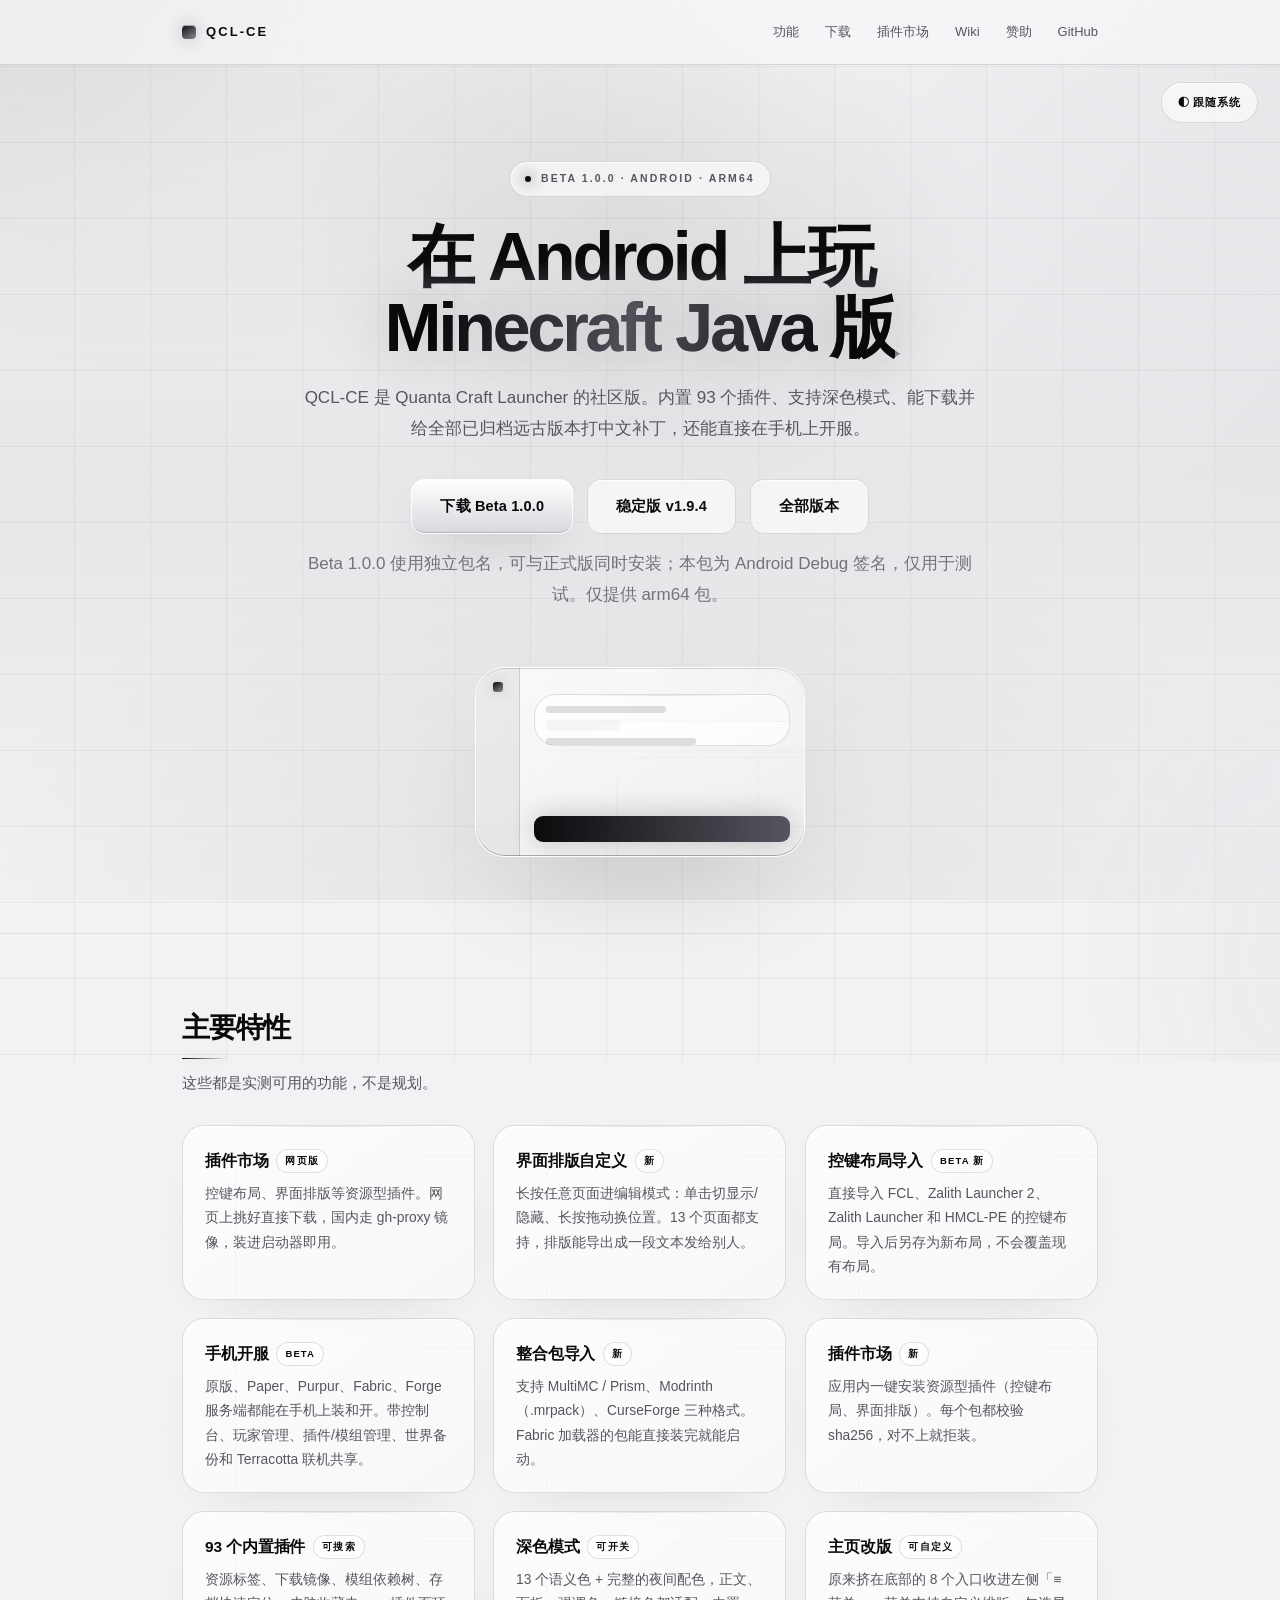
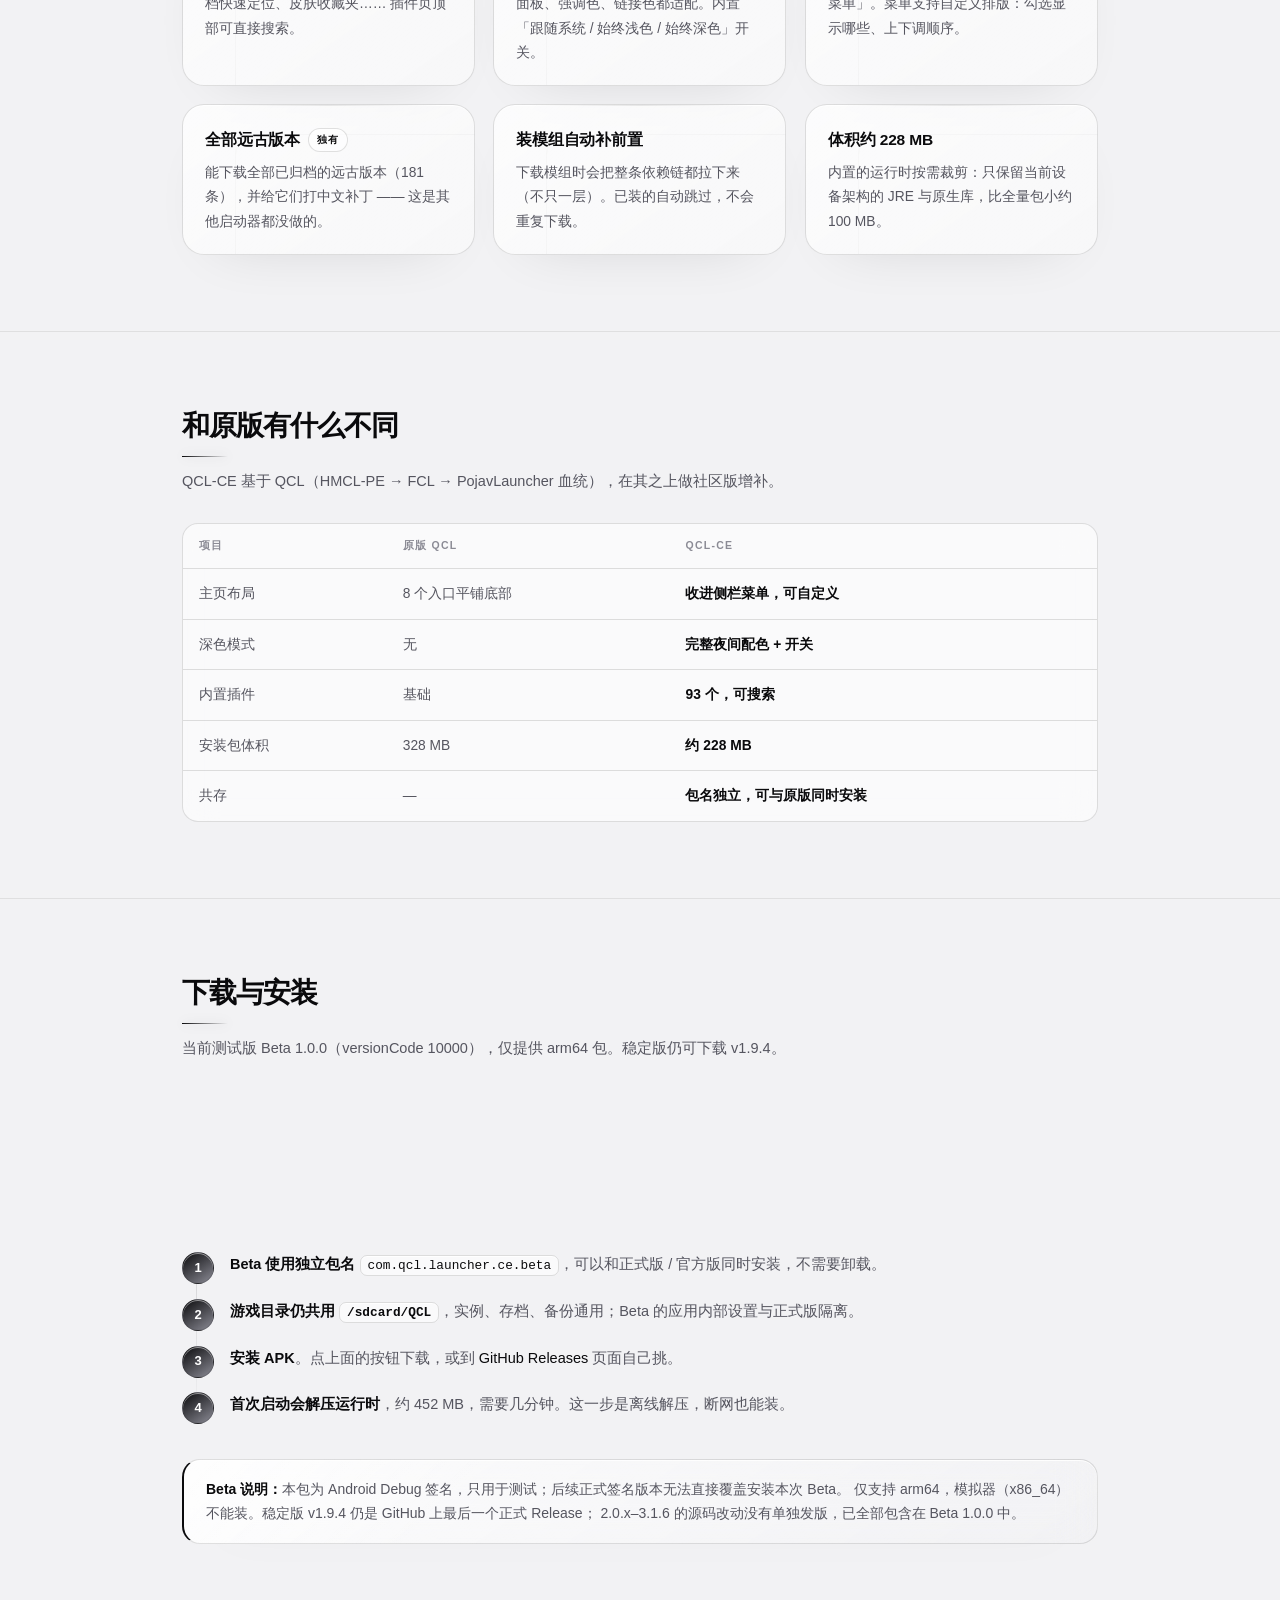
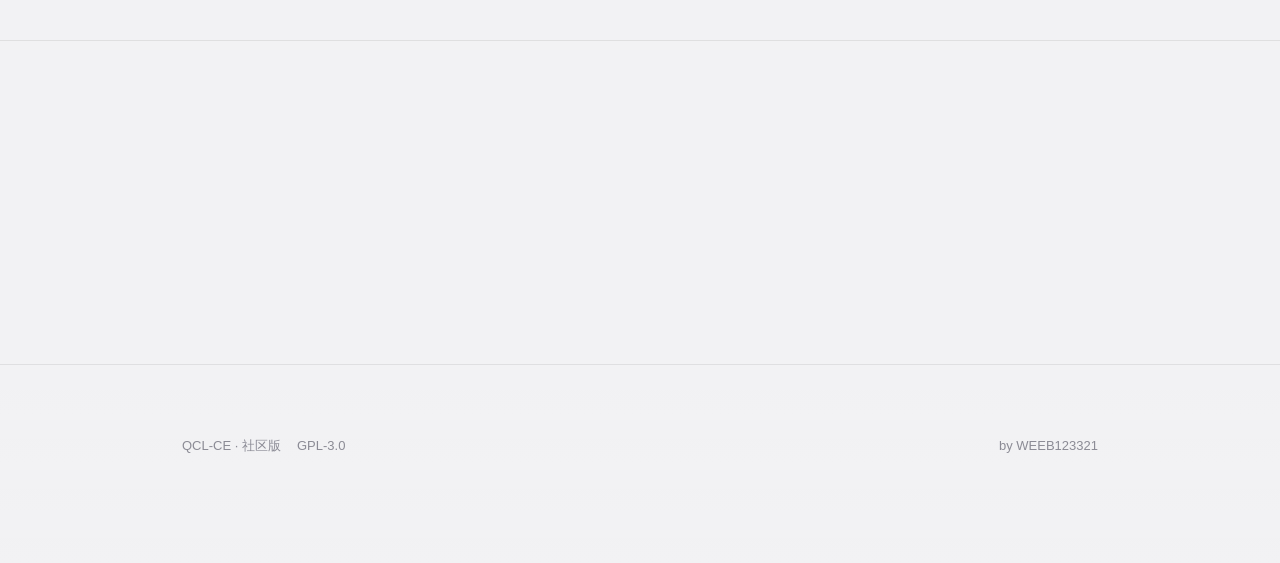
==== commit 71e9ea8f: "网页接入真实液态玻璃：SVG 位移折射 - 基于 Archis Vaze 的 MIT 实现，按元素尺寸动态生成折射/高光贴图 - 手机模型、卡片、面板、侧栏与玻璃按钮使用 backdrop-filte" ====
--- a/docs/index.html
+++ b/docs/index.html
@@ -288,5 +288,6 @@
 </footer>
 
 <script src="theme.js"></script>
+<script src="liquid-glass.js"></script>
 </body>
 </html>
--- a/docs/premium.css
+++ b/docs/premium.css
@@ -25,6 +25,7 @@
   --menu-bg: #08080a;
   --glass-reflection: rgba(255, 255, 255, .09);
   --bad-tint: rgba(180, 90, 90, .07);
+  --grid-line: rgba(255, 255, 255, .055);
   --orb-a: rgba(255, 255, 255, .11);
   --orb-b: rgba(190, 195, 205, .075);
   --noise-opacity: .035;
@@ -59,6 +60,7 @@
     --menu-bg: #fcfcfe;
   --glass-reflection: rgba(255, 255, 255, .55);
   --bad-tint: rgba(180, 90, 90, .05);
+  --grid-line: rgba(0, 0, 0, .05);
     --orb-a: rgba(0, 0, 0, .07);
     --orb-b: rgba(80, 85, 95, .06);
     --noise-opacity: .025;
@@ -90,6 +92,7 @@
   --menu-bg: #08080a;
   --glass-reflection: rgba(255, 255, 255, .09);
   --bad-tint: rgba(180, 90, 90, .07);
+  --grid-line: rgba(255, 255, 255, .055);
   --orb-a: rgba(255, 255, 255, .11);
   --orb-b: rgba(190, 195, 205, .075);
   --noise-opacity: .035;
@@ -120,6 +123,7 @@
   --menu-bg: #fcfcfe;
   --glass-reflection: rgba(255, 255, 255, .55);
   --bad-tint: rgba(180, 90, 90, .05);
+  --grid-line: rgba(0, 0, 0, .05);
   --orb-a: rgba(0, 0, 0, .07);
   --orb-b: rgba(80, 85, 95, .06);
   --noise-opacity: .025;
@@ -175,6 +179,10 @@
   pointer-events: none;
   overflow: hidden;
   opacity: .9;
+  background-image:
+    linear-gradient(var(--grid-line) 1px, transparent 1px),
+    linear-gradient(90deg, var(--grid-line) 1px, transparent 1px);
+  background-size: 76px 76px;
 }
 .qcl-atmosphere::before,
 .qcl-atmosphere::after {
@@ -908,6 +916,12 @@
   transform: none;
 }
 
+.qcl-liquid {
+  -webkit-backdrop-filter: var(--qcl-liquid-filter) !important;
+  backdrop-filter: var(--qcl-liquid-filter) !important;
+  isolation: isolate;
+}
+
 .qcl-flash { animation: qclFlash 1s ease; }
 @keyframes qclFlash {
   0% { background: var(--glass-fill-strong); }
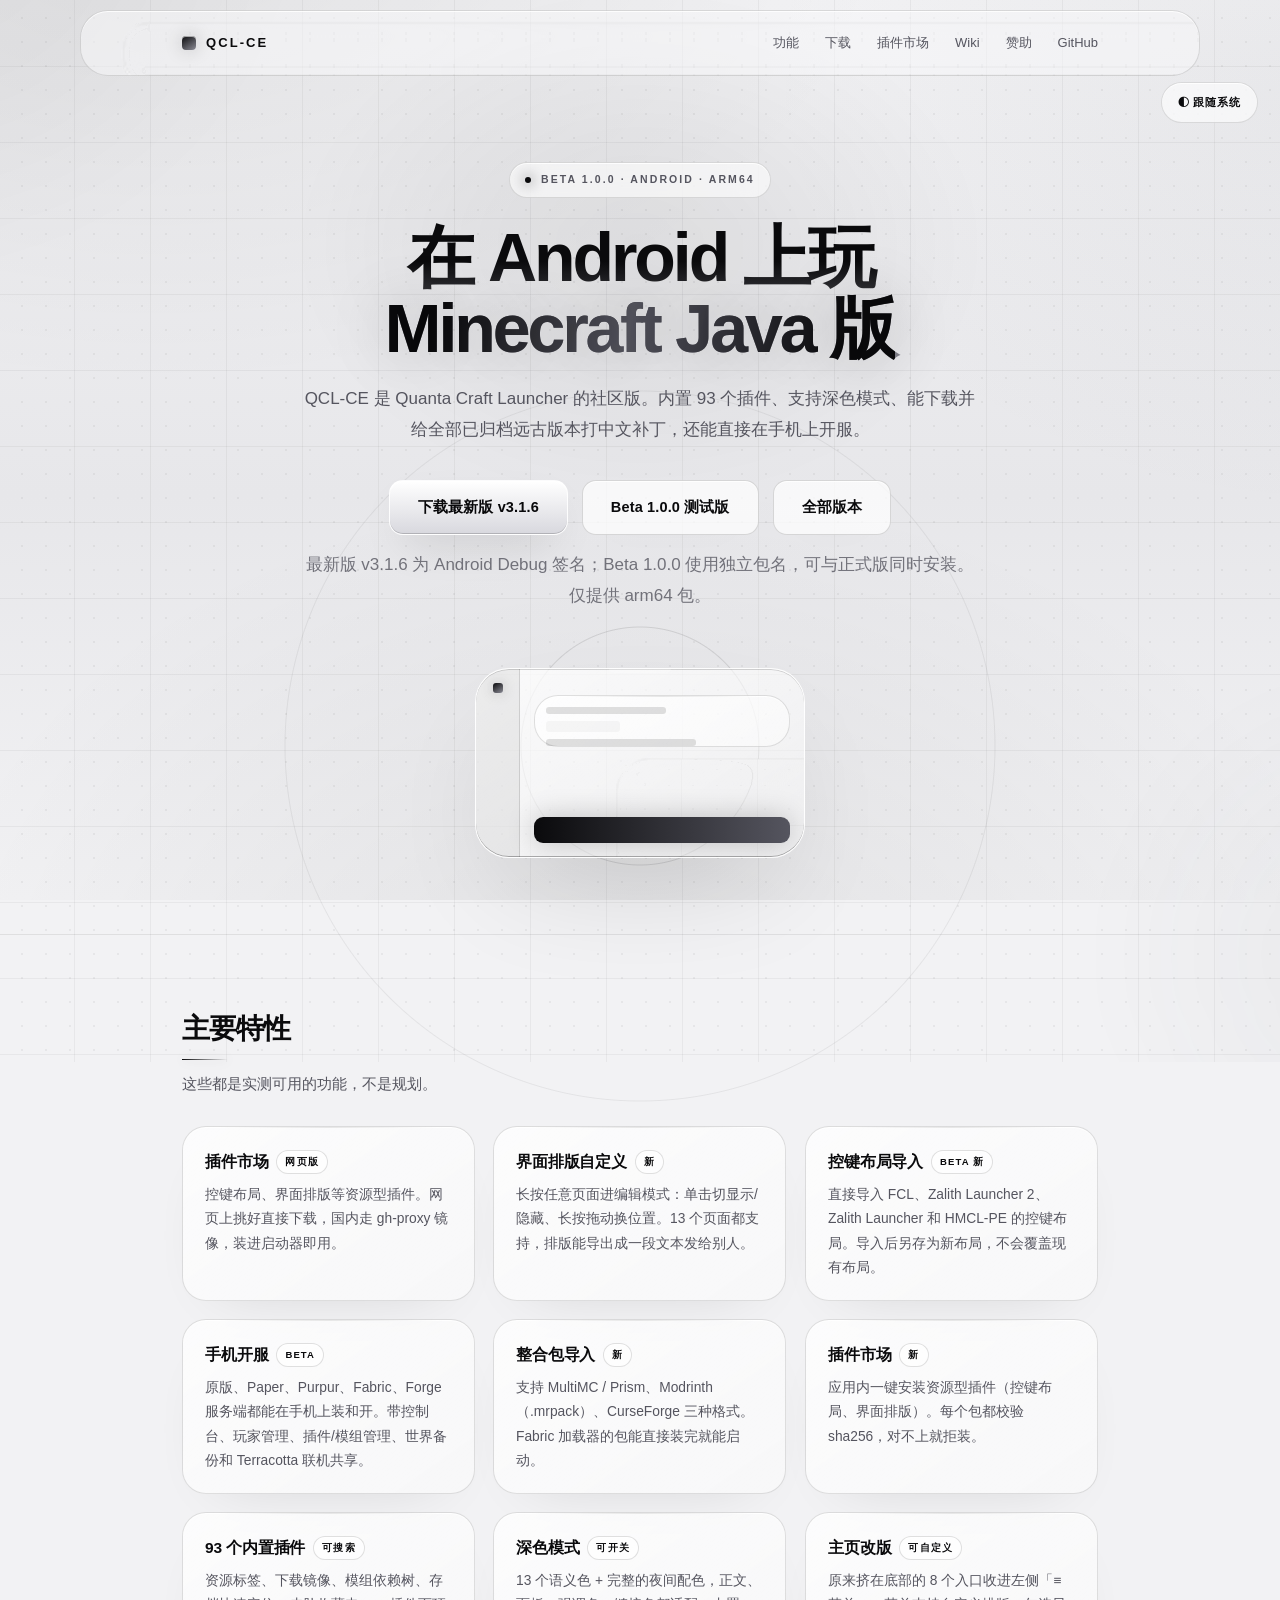
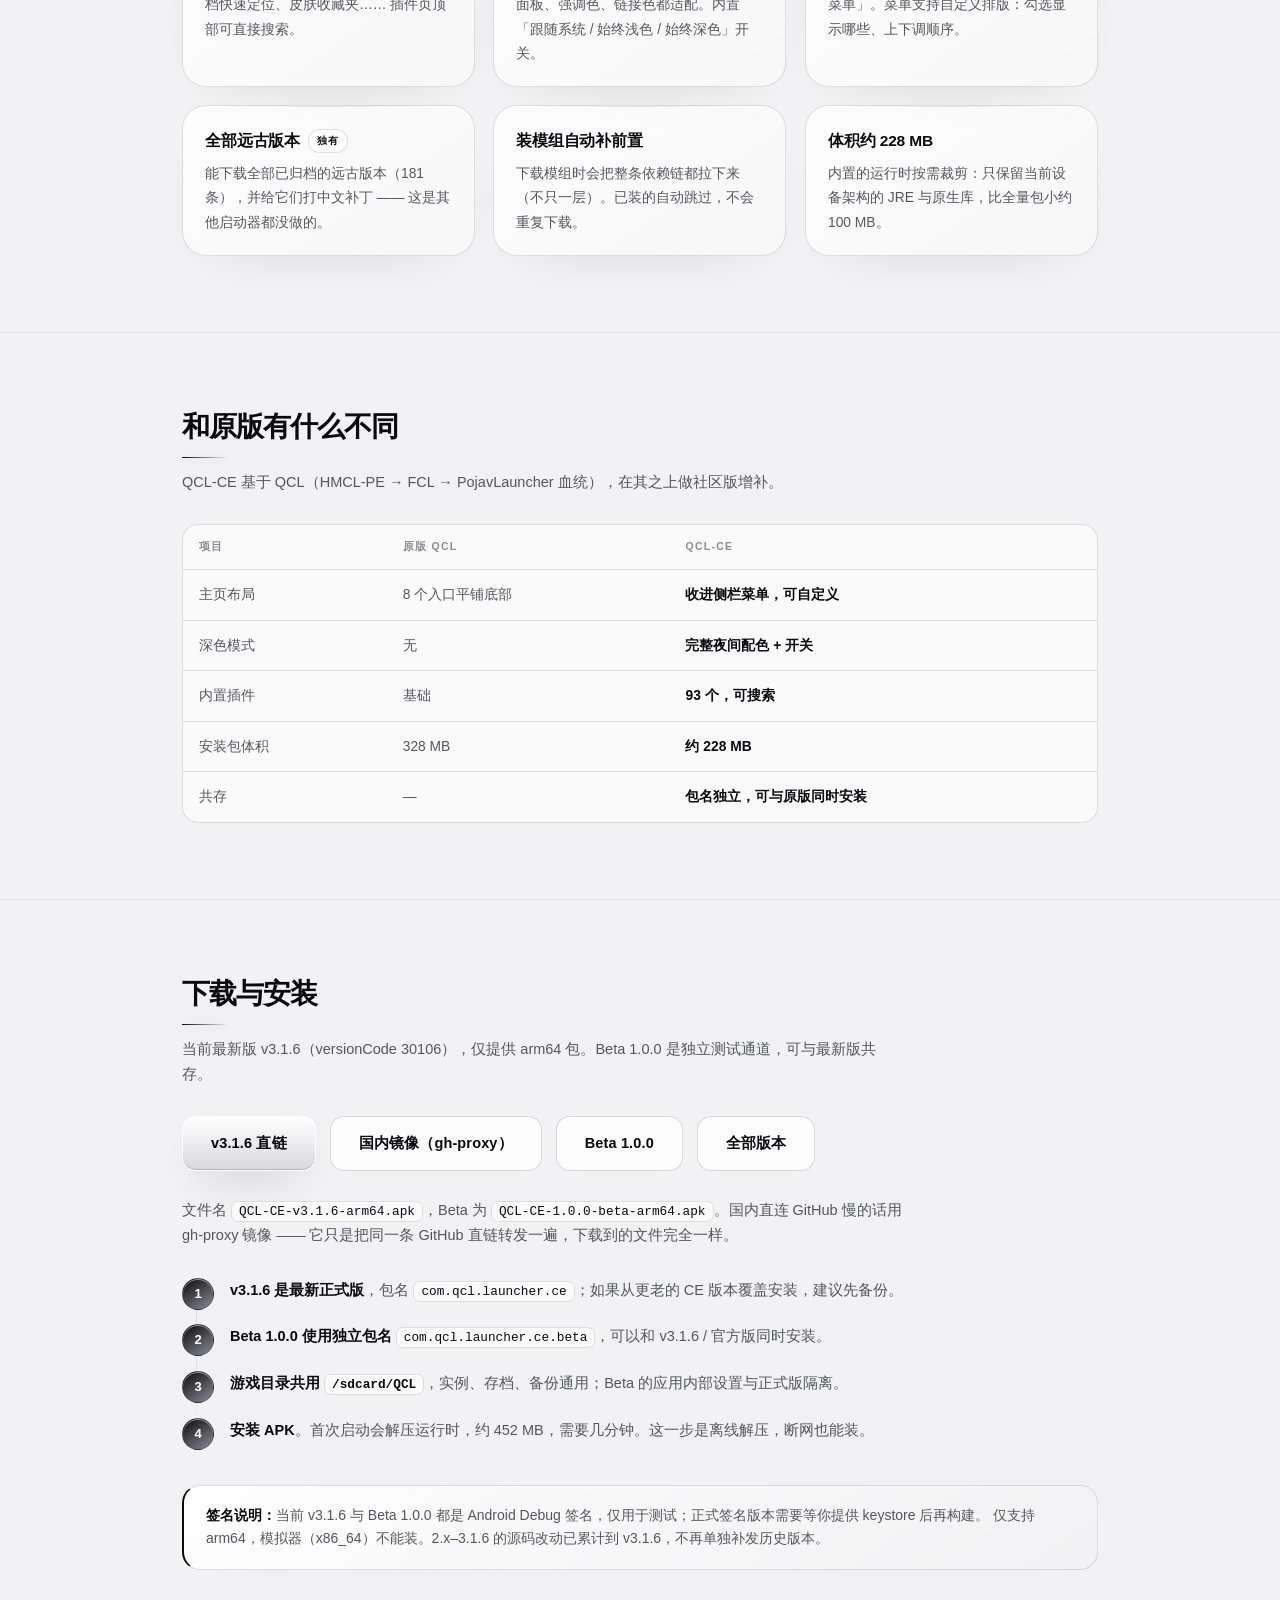
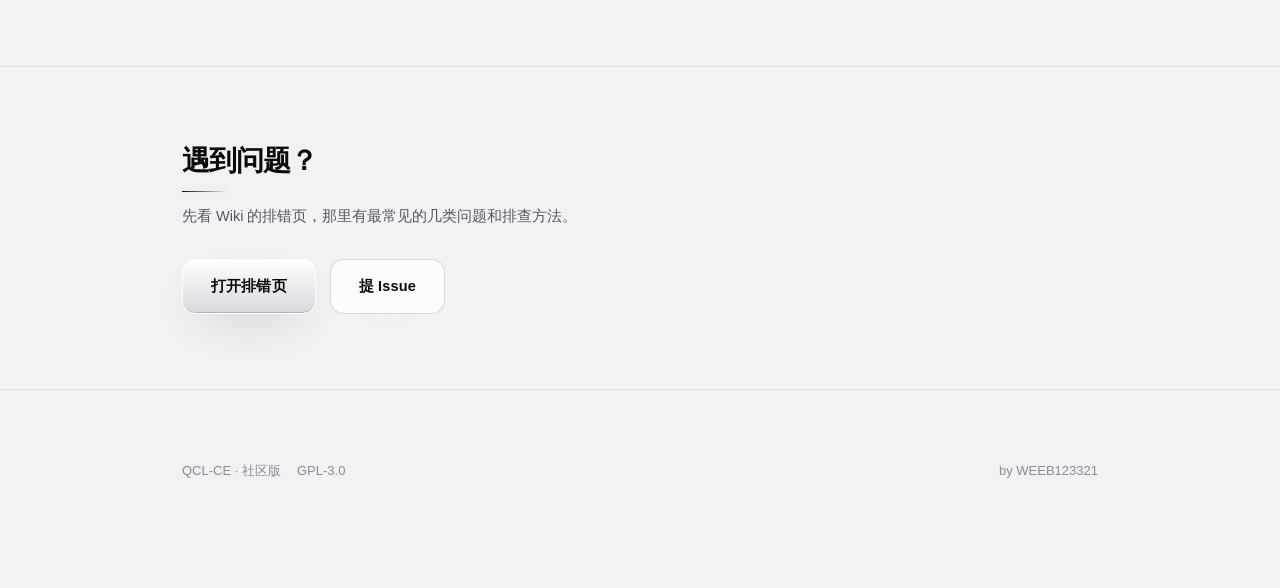
==== commit 60a65792: "版本修正：最新正式版改为 v3.1.6 - 官网与 Wiki 默认下载改为 v3.1.6（versionCode 30106） - Beta 1.0.0 保留为独立包名测试通道 - launcher_" ====
--- a/docs/index.html
+++ b/docs/index.html
@@ -143,11 +143,11 @@
   <h1>在 Android 上玩 <span>Minecraft Java 版</span></h1>
   <p>QCL-CE 是 Quanta Craft Launcher 的社区版。内置 93 个插件、支持深色模式、能下载并给全部已归档远古版本打中文补丁，还能直接在手机上开服。</p>
   <div class="btns">
-    <a class="btn btn-primary" href="https://github.com/WEEB123321/QCL-QCL-CE/releases/download/v1.0.0-beta/QCL-CE-1.0.0-beta-arm64.apk">下载 Beta 1.0.0</a>
-    <a class="btn btn-ghost" href="https://github.com/WEEB123321/QCL-QCL-CE/releases/download/v1.9.4/QCL-CE-v1.9.4-arm64.apk">稳定版 v1.9.4</a>
+    <a class="btn btn-primary" href="https://github.com/WEEB123321/QCL-QCL-CE/releases/download/v3.1.6/QCL-CE-v3.1.6-arm64.apk">下载最新版 v3.1.6</a>
+    <a class="btn btn-ghost" href="https://github.com/WEEB123321/QCL-QCL-CE/releases/download/v1.0.0-beta/QCL-CE-1.0.0-beta-arm64.apk">Beta 1.0.0 测试版</a>
     <a class="btn btn-ghost" href="https://github.com/WEEB123321/QCL-QCL-CE/releases">全部版本</a>
   </div>
-  <p style="margin-top:14px;font-size:14px;opacity:.8">Beta 1.0.0 使用独立包名，可与正式版同时安装；本包为 Android Debug 签名，仅用于测试。仅提供 arm64 包。</p>
+  <p style="margin-top:14px;font-size:14px;opacity:.8">最新版 v3.1.6 为 Android Debug 签名；Beta 1.0.0 使用独立包名，可与正式版同时安装。仅提供 arm64 包。</p>
 
   <div class="phone">
     <div class="side"></div>
@@ -241,29 +241,28 @@
 <section id="download">
   <div class="wrap">
     <h2>下载与安装</h2>
-    <p class="lead">当前测试版 Beta 1.0.0（versionCode 10000），仅提供 arm64 包。稳定版仍可下载 v1.9.4。</p>
+    <p class="lead">当前最新版 v3.1.6（versionCode 30106），仅提供 arm64 包。Beta 1.0.0 是独立测试通道，可与最新版共存。</p>
 
     <div class="btns" style="justify-content:flex-start;margin-bottom:28px">
-      <a class="btn btn-primary" href="https://github.com/WEEB123321/QCL-QCL-CE/releases/download/v1.0.0-beta/QCL-CE-1.0.0-beta-arm64.apk">Beta 1.0.0 直链</a>
-      <a class="btn btn-ghost" href="https://gh-proxy.com/https://github.com/WEEB123321/QCL-QCL-CE/releases/download/v1.0.0-beta/QCL-CE-1.0.0-beta-arm64.apk">国内镜像（gh-proxy）</a>
-      <a class="btn btn-ghost" href="https://github.com/WEEB123321/QCL-QCL-CE/releases/download/v1.9.4/QCL-CE-v1.9.4-arm64.apk">稳定版 v1.9.4</a>
+      <a class="btn btn-primary" href="https://github.com/WEEB123321/QCL-QCL-CE/releases/download/v3.1.6/QCL-CE-v3.1.6-arm64.apk">v3.1.6 直链</a>
+      <a class="btn btn-ghost" href="https://gh-proxy.com/https://github.com/WEEB123321/QCL-QCL-CE/releases/download/v3.1.6/QCL-CE-v3.1.6-arm64.apk">国内镜像（gh-proxy）</a>
+      <a class="btn btn-ghost" href="https://github.com/WEEB123321/QCL-QCL-CE/releases/download/v1.0.0-beta/QCL-CE-1.0.0-beta-arm64.apk">Beta 1.0.0</a>
       <a class="btn btn-ghost" href="https://github.com/WEEB123321/QCL-QCL-CE/releases">全部版本</a>
     </div>
 
-    <p class="lead">文件名 <code>QCL-CE-1.0.0-beta-arm64.apk</code>。国内直连 GitHub 慢的话用 gh-proxy 镜像 ——
+    <p class="lead">文件名 <code>QCL-CE-v3.1.6-arm64.apk</code>，Beta 为 <code>QCL-CE-1.0.0-beta-arm64.apk</code>。国内直连 GitHub 慢的话用 gh-proxy 镜像 ——
       它只是把同一条 GitHub 直链转发一遍，下载到的文件完全一样。</p>
 
     <ol class="steps">
-      <li><b>Beta 使用独立包名</b> <code>com.qcl.launcher.ce.beta</code>，可以和正式版 / 官方版同时安装，不需要卸载。</li>
-      <li><b>游戏目录仍共用 <code>/sdcard/QCL</code></b>，实例、存档、备份通用；Beta 的应用内部设置与正式版隔离。</li>
-      <li><b>安装 APK</b>。点上面的按钮下载，或到 <a href="https://github.com/WEEB123321/QCL-QCL-CE/releases">GitHub Releases</a> 页面自己挑。</li>
-      <li><b>首次启动会解压运行时</b>，约 452 MB，需要几分钟。这一步是离线解压，断网也能装。</li>
+      <li><b>v3.1.6 是最新正式版</b>，包名 <code>com.qcl.launcher.ce</code>；如果从更老的 CE 版本覆盖安装，建议先备份。</li>
+      <li><b>Beta 1.0.0 使用独立包名</b> <code>com.qcl.launcher.ce.beta</code>，可以和 v3.1.6 / 官方版同时安装。</li>
+      <li><b>游戏目录共用 <code>/sdcard/QCL</code></b>，实例、存档、备份通用；Beta 的应用内部设置与正式版隔离。</li>
+      <li><b>安装 APK</b>。首次启动会解压运行时，约 452 MB，需要几分钟。这一步是离线解压，断网也能装。</li>
     </ol>
 
     <div class="warn">
-      <b>Beta 说明：</b>本包为 Android Debug 签名，只用于测试；后续正式签名版本无法直接覆盖安装本次 Beta。
-      仅支持 arm64，模拟器（x86_64）不能装。稳定版 v1.9.4 仍是 GitHub 上最后一个正式 Release；
-      2.0.x–3.1.6 的源码改动没有单独发版，已全部包含在 Beta 1.0.0 中。
+      <b>签名说明：</b>当前 v3.1.6 与 Beta 1.0.0 都是 Android Debug 签名，仅用于测试；正式签名版本需要等你提供 keystore 后再构建。
+      仅支持 arm64，模拟器（x86_64）不能装。2.x–3.1.6 的源码改动已累计到 v3.1.6，不再单独补发历史版本。
     </div>
   </div>
 </section>
--- a/docs/premium.css
+++ b/docs/premium.css
@@ -18,21 +18,23 @@
   --line: rgba(255, 255, 255, .12);
   --divider: rgba(255, 255, 255, .09);
   --glass-fill: rgba(255, 255, 255, .07);
-  --glass-fill-strong: rgba(255, 255, 255, .115);
+  --glass-fill-strong: rgba(255, 255, 255, .10);
   --glass-edge: rgba(255, 255, 255, .18);
   --glass-edge-strong: rgba(255, 255, 255, .34);
-  --nav-bg: rgba(7, 7, 9, .58);
+  --nav-bg: rgba(7, 7, 9, .42);
   --menu-bg: #08080a;
-  --glass-reflection: rgba(255, 255, 255, .09);
+  --glass-reflection: rgba(255, 255, 255, .08);
   --bad-tint: rgba(180, 90, 90, .07);
   --grid-line: rgba(255, 255, 255, .055);
+  --ring-line: rgba(255, 255, 255, .16);
+  --pattern-dot: rgba(255, 255, 255, .07);
   --orb-a: rgba(255, 255, 255, .11);
   --orb-b: rgba(190, 195, 205, .075);
   --noise-opacity: .035;
   --shadow: rgba(0, 0, 0, .55);
   --code-bg: #0b0b0e;
   --code-fg: #ececf1;
-  --radius: 22px;
+  --radius: 24px;
 }
 
 html:not([data-theme]) { color-scheme: dark; }
@@ -56,11 +58,13 @@
     --glass-fill-strong: rgba(255, 255, 255, .82);
     --glass-edge: rgba(255, 255, 255, .85);
     --glass-edge-strong: rgba(0, 0, 0, .16);
-    --nav-bg: rgba(248, 248, 250, .62);
+    --nav-bg: rgba(248, 248, 250, .55);
     --menu-bg: #fcfcfe;
   --glass-reflection: rgba(255, 255, 255, .55);
   --bad-tint: rgba(180, 90, 90, .05);
   --grid-line: rgba(0, 0, 0, .05);
+  --ring-line: rgba(0, 0, 0, .12);
+  --pattern-dot: rgba(0, 0, 0, .055);
     --orb-a: rgba(0, 0, 0, .07);
     --orb-b: rgba(80, 85, 95, .06);
     --noise-opacity: .025;
@@ -85,14 +89,16 @@
   --line: rgba(255, 255, 255, .12);
   --divider: rgba(255, 255, 255, .09);
   --glass-fill: rgba(255, 255, 255, .07);
-  --glass-fill-strong: rgba(255, 255, 255, .115);
+  --glass-fill-strong: rgba(255, 255, 255, .10);
   --glass-edge: rgba(255, 255, 255, .18);
   --glass-edge-strong: rgba(255, 255, 255, .34);
-  --nav-bg: rgba(7, 7, 9, .58);
+  --nav-bg: rgba(7, 7, 9, .42);
   --menu-bg: #08080a;
-  --glass-reflection: rgba(255, 255, 255, .09);
+  --glass-reflection: rgba(255, 255, 255, .08);
   --bad-tint: rgba(180, 90, 90, .07);
   --grid-line: rgba(255, 255, 255, .055);
+  --ring-line: rgba(255, 255, 255, .16);
+  --pattern-dot: rgba(255, 255, 255, .07);
   --orb-a: rgba(255, 255, 255, .11);
   --orb-b: rgba(190, 195, 205, .075);
   --noise-opacity: .035;
@@ -119,11 +125,13 @@
   --glass-fill-strong: rgba(255, 255, 255, .82);
   --glass-edge: rgba(255, 255, 255, .85);
   --glass-edge-strong: rgba(0, 0, 0, .16);
-  --nav-bg: rgba(248, 248, 250, .62);
+  --nav-bg: rgba(248, 248, 250, .55);
   --menu-bg: #fcfcfe;
   --glass-reflection: rgba(255, 255, 255, .55);
   --bad-tint: rgba(180, 90, 90, .05);
   --grid-line: rgba(0, 0, 0, .05);
+  --ring-line: rgba(0, 0, 0, .12);
+  --pattern-dot: rgba(0, 0, 0, .055);
   --orb-a: rgba(0, 0, 0, .07);
   --orb-b: rgba(80, 85, 95, .06);
   --noise-opacity: .025;
@@ -152,6 +160,7 @@
 
 body::after {
   content: "";
+  display: none !important;
   position: fixed;
   inset: 0;
   z-index: 9999;
@@ -180,16 +189,17 @@
   overflow: hidden;
   opacity: .9;
   background-image:
+    radial-gradient(circle, var(--pattern-dot) 1.1px, transparent 1.5px),
     linear-gradient(var(--grid-line) 1px, transparent 1px),
     linear-gradient(90deg, var(--grid-line) 1px, transparent 1px);
-  background-size: 76px 76px;
+  background-size: 24px 24px, 76px 76px, 76px 76px;
 }
 .qcl-atmosphere::before,
 .qcl-atmosphere::after {
   content: "";
   position: absolute;
   border-radius: 50%;
-  filter: blur(70px);
+  filter: blur(52px);
   will-change: transform;
 }
 .qcl-atmosphere::before {
@@ -221,18 +231,22 @@
 /* --------------------------------------------------------------------- nav */
 
 nav {
+  top: 10px !important;
+  max-width: 1120px;
+  margin: 0 auto !important;
+  border: 1px solid var(--line) !important;
+  border-radius: 28px !important;
   background: var(--nav-bg) !important;
   -webkit-backdrop-filter: blur(26px) saturate(160%);
   backdrop-filter: blur(26px) saturate(160%);
-  border-bottom: 1px solid var(--line) !important;
-  box-shadow: 0 1px 0 rgba(255, 255, 255, .04) inset;
+  box-shadow: 0 18px 50px -34px var(--shadow), inset 0 1px 0 var(--glass-edge);
   transition: background-color .3s ease, box-shadow .3s ease;
 }
 nav .wrap { height: 64px !important; }
 nav.qcl-scrolled {
   box-shadow:
-    0 18px 50px -30px var(--shadow),
-    0 1px 0 rgba(255, 255, 255, .05) inset !important;
+    0 26px 64px -34px var(--shadow),
+    inset 0 1px 0 var(--glass-edge-strong) !important;
 }
 .brand {
   display: inline-flex;
@@ -297,6 +311,23 @@
 @keyframes qclHeroPulse {
   0% { opacity: .55; transform: translateX(-50%) scale(.96); }
   100% { opacity: .95; transform: translateX(-50%) scale(1.04); }
+}
+header::after {
+  content: "";
+  position: absolute;
+  left: 50%;
+  top: 300px;
+  width: 760px;
+  height: 760px;
+  transform: translateX(-50%);
+  border-radius: 50%;
+  background: repeating-radial-gradient(circle at 50% 50%,
+    transparent 0 118px, var(--ring-line) 119px, transparent 120px 236px);
+  -webkit-mask-image: radial-gradient(circle, #000 0 55%, transparent 80%);
+  mask-image: radial-gradient(circle, #000 0 55%, transparent 80%);
+  opacity: .9;
+  pointer-events: none;
+  z-index: -1;
 }
 
 .hero-kicker {
@@ -399,8 +430,6 @@
   background: var(--glass-fill) !important;
   color: var(--text) !important;
   border: 1px solid var(--line) !important;
-  -webkit-backdrop-filter: blur(18px) saturate(150%);
-  backdrop-filter: blur(18px) saturate(150%);
   box-shadow: inset 0 1px 0 var(--glass-edge), 0 14px 34px -26px var(--shadow) !important;
 }
 .btn-ghost:hover {
@@ -438,7 +467,7 @@
   width: 330px !important;
   height: 190px !important;
   margin: 56px auto 0 !important;
-  border-radius: 30px !important;
+  border-radius: 34px !important;
   border: 1px solid var(--glass-edge) !important;
   background:
     linear-gradient(145deg, var(--glass-fill-strong), rgba(255, 255, 255, .015)) !important;
@@ -484,6 +513,7 @@
   opacity: 1 !important;
   box-shadow: 0 0 28px var(--accent-glow);
 }
+.phone.qcl-liquid { animation: none !important; }
 @keyframes qclFloat {
   0%, 100% { transform: translateY(0) rotate(-.25deg); }
   50% { transform: translateY(-12px) rotate(.25deg); }
@@ -536,8 +566,6 @@
   background:
     linear-gradient(135deg, var(--glass-reflection), transparent 30%),
     linear-gradient(145deg, var(--glass-fill-strong), rgba(255, 255, 255, .015)) !important;
-  -webkit-backdrop-filter: blur(22px) saturate(150%);
-  backdrop-filter: blur(22px) saturate(150%);
   box-shadow:
     0 22px 60px -38px var(--shadow),
     inset 0 1px 0 var(--glass-edge) !important;
@@ -607,8 +635,6 @@
   border-radius: 16px;
   overflow: hidden;
   background: var(--glass-fill);
-  -webkit-backdrop-filter: blur(16px);
-  backdrop-filter: blur(16px);
   font-size: 13.8px;
 }
 th, td {
@@ -662,8 +688,6 @@
   background:
     linear-gradient(135deg, var(--glass-reflection), transparent 30%),
     linear-gradient(145deg, var(--glass-fill-strong), rgba(255, 255, 255, .015)) !important;
-  -webkit-backdrop-filter: blur(20px) saturate(150%);
-  backdrop-filter: blur(20px) saturate(150%);
   box-shadow: inset 0 1px 0 var(--glass-edge), 0 20px 50px -40px var(--shadow);
   color: var(--sub) !important;
 }
@@ -688,10 +712,8 @@
 aside {
   background: var(--glass-fill) !important;
   border: 1px solid var(--line);
-  border-radius: 18px;
+  border-radius: 20px;
   padding: 18px 14px !important;
-  -webkit-backdrop-filter: blur(20px) saturate(150%);
-  backdrop-filter: blur(20px) saturate(150%);
   box-shadow: inset 0 1px 0 var(--glass-edge);
 }
 aside h4 {
@@ -952,6 +974,16 @@
   background: linear-gradient(145deg, rgba(255, 255, 255, .8), rgba(255, 255, 255, .35)) !important;
 }
 html[data-theme="light"] .phone .side { background: rgba(0, 0, 0, .06) !important; }
+html[data-theme="light"] .btn-ghost {
+  background: rgba(255, 255, 255, .72) !important;
+  border-color: rgba(0, 0, 0, .14) !important;
+}
+@media (prefers-color-scheme: light) {
+  html:not([data-theme]) .btn-ghost {
+    background: rgba(255, 255, 255, .72) !important;
+    border-color: rgba(0, 0, 0, .14) !important;
+  }
+}
 html[data-theme="light"] th { background: rgba(0, 0, 0, .035); }
 
 /* --------------------------------------------------------------- fallback */
@@ -964,6 +996,7 @@
 
 @media (max-width: 820px) {
   header { padding: 70px 22px 54px !important; }
+  header::after { top: 500px; width: 520px; height: 520px; }
   header h1 { font-size: clamp(34px, 10vw, 52px) !important; }
   header p { font-size: 15.5px !important; }
   section { padding: 56px 0 !important; }
@@ -979,6 +1012,35 @@
   table tr { white-space: normal; }
 }
 
+@media (max-width: 720px) {
+  nav { top: 8px !important; max-width: none; margin: 0 8px !important; border-radius: 20px !important; }
+}
+
+@media (max-width: 720px) {
+  #qcl-theme-btn { top: 84px !important; bottom: auto !important; right: 18px !important; }
+}
+
+@media (max-width: 720px), (pointer: coarse) {
+  .card, .box, aside, .btn-ghost {
+    -webkit-backdrop-filter: none !important;
+    backdrop-filter: none !important;
+  }
+  .card, .box, aside {
+    background: linear-gradient(145deg,
+      color-mix(in srgb, var(--surface-solid) 82%, transparent),
+      color-mix(in srgb, var(--surface-solid) 55%, transparent)) !important;
+  }
+  .btn-ghost {
+    background: color-mix(in srgb, var(--surface-solid) 78%, transparent) !important;
+  }
+  .qcl-atmosphere::before, .qcl-atmosphere::after {
+    animation: none !important;
+    filter: blur(40px);
+  }
+  body::after { display: none; }
+  header::before { animation: none; }
+}
+
 @media (max-width: 620px) {
   .btn { width: 100%; }
   .btns { gap: 10px; }
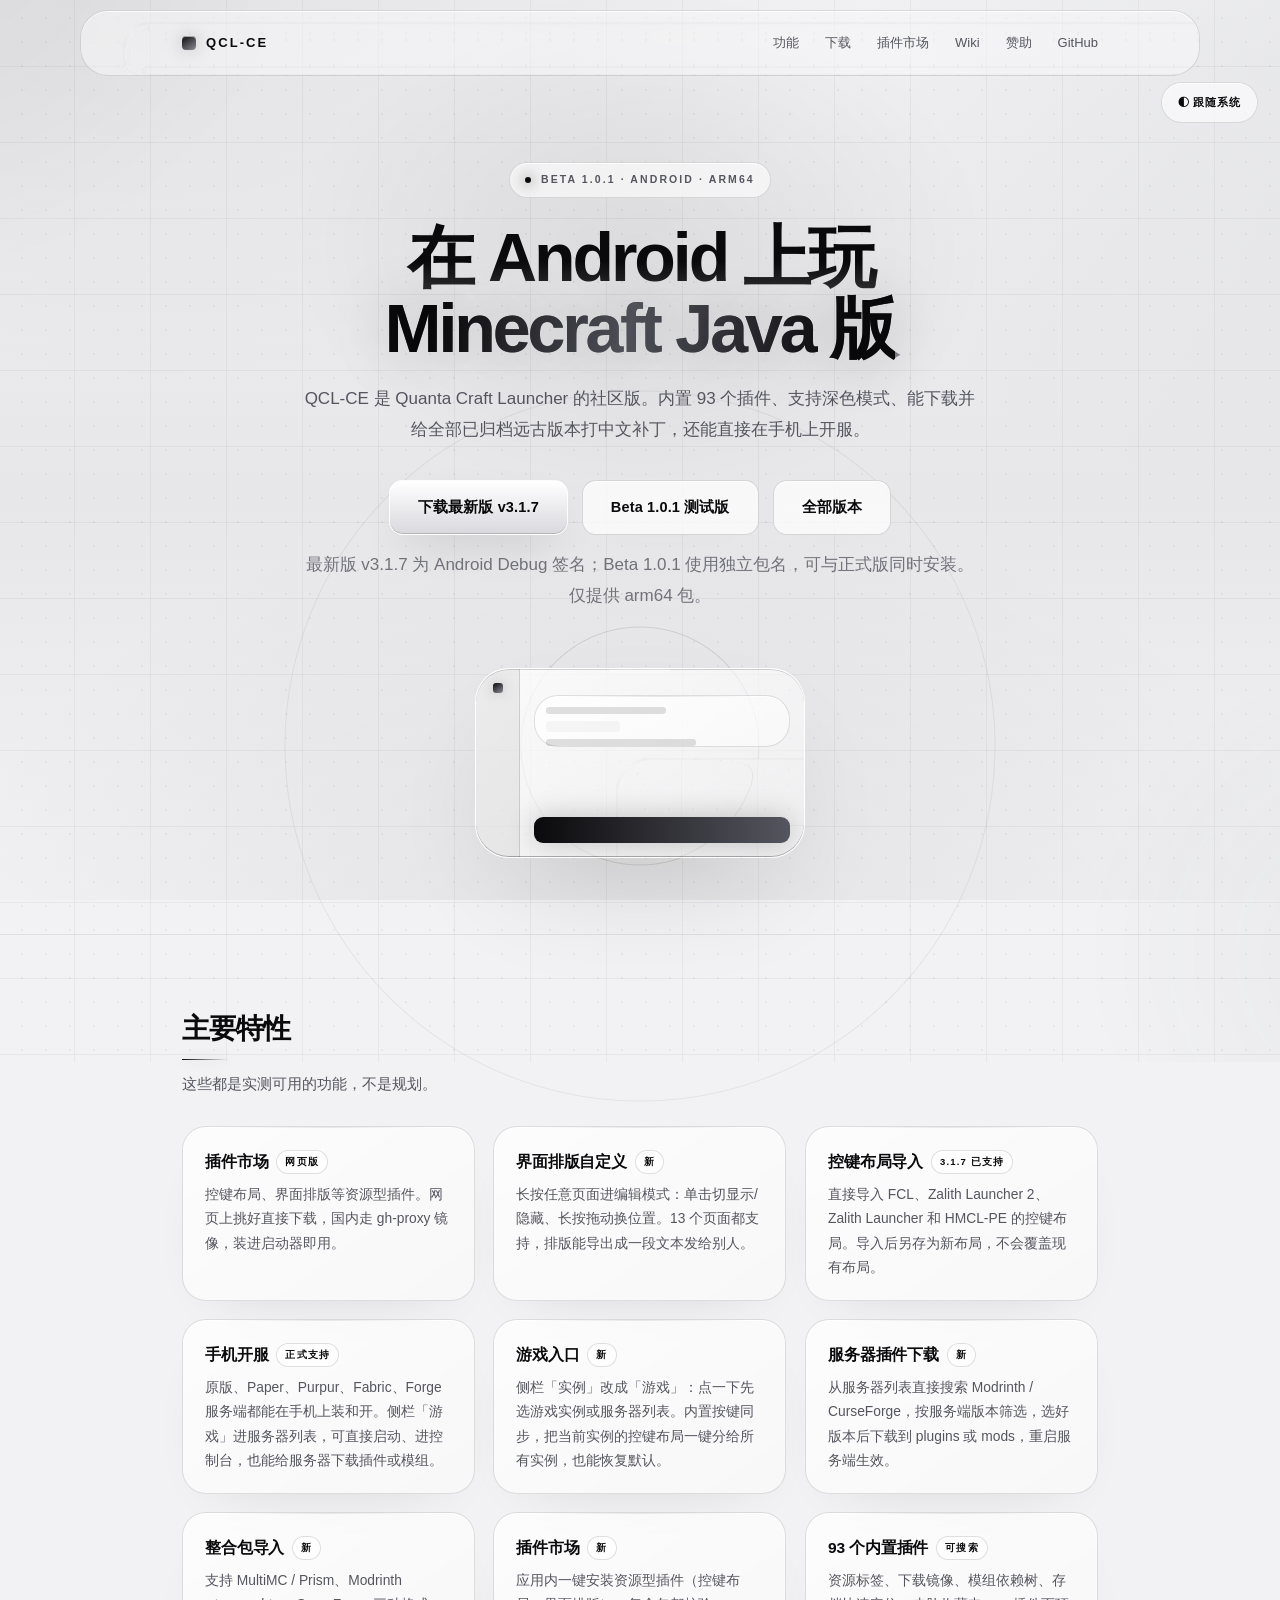
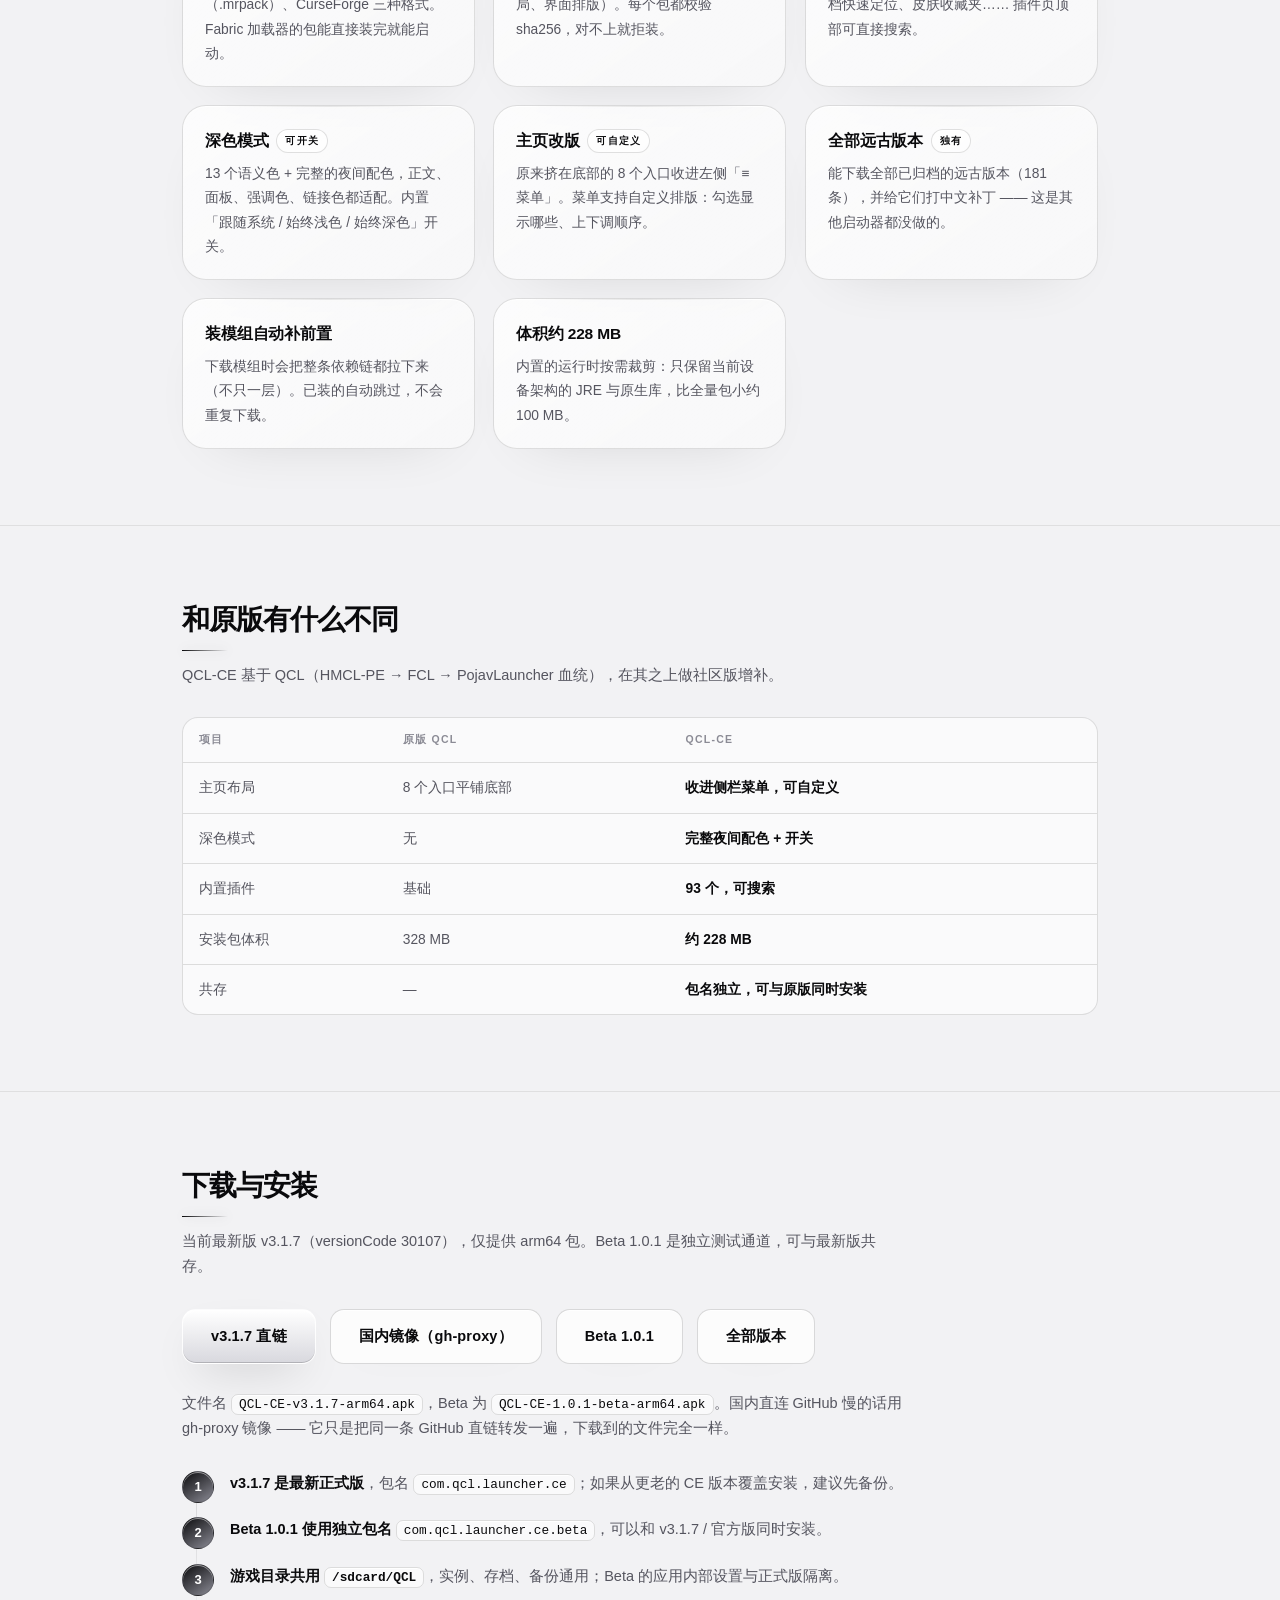
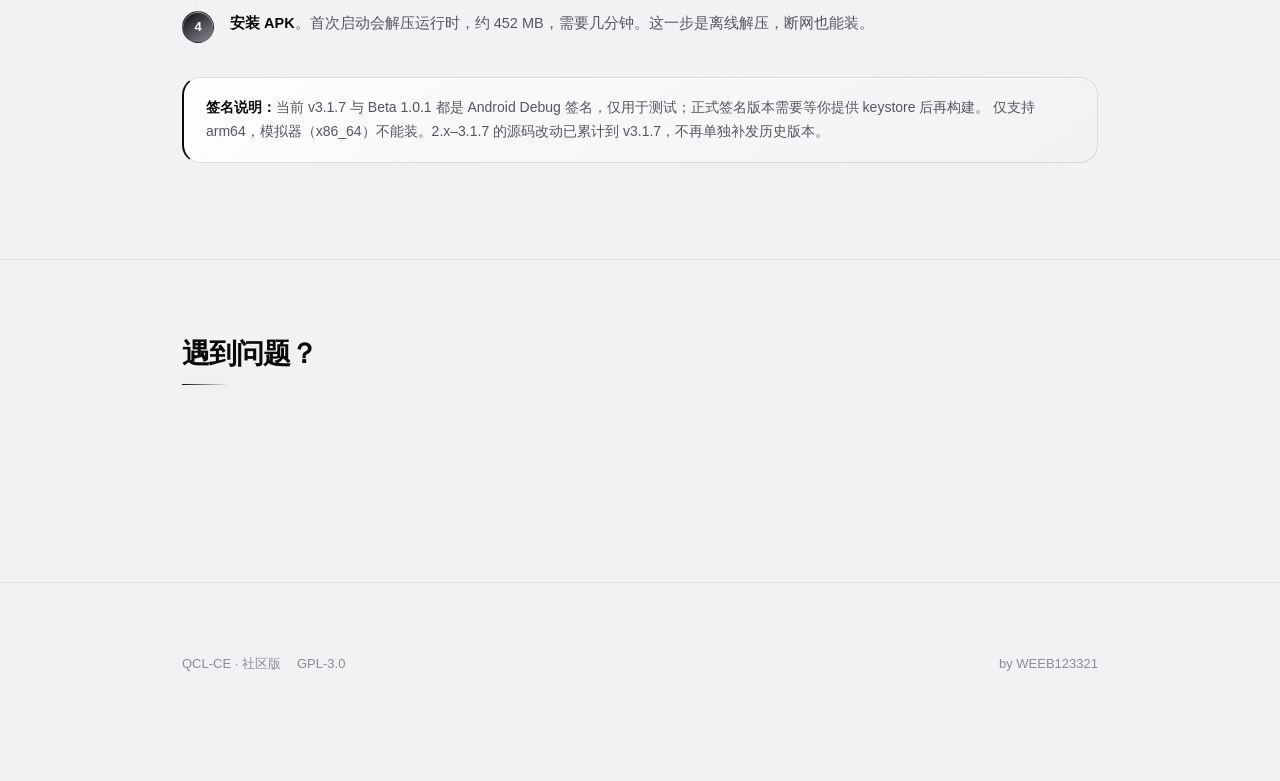
==== commit 3d25fb40: "v3.1.7 / Beta 1.0.1：游戏入口、服务器快捷启动与插件下载 - 侧栏「实例」改为「游戏」，点击后选择游戏实例或服务器列表 - 服务器列表直接启动并显示运行状态，新增插件/模组下载 - " ====
--- a/docs/index.html
+++ b/docs/index.html
@@ -139,15 +139,15 @@
 </nav>
 
 <header class="wrap">
-  <div class="hero-kicker">BETA 1.0.0 · ANDROID · ARM64</div>
+  <div class="hero-kicker">BETA 1.0.1 · ANDROID · ARM64</div>
   <h1>在 Android 上玩 <span>Minecraft Java 版</span></h1>
   <p>QCL-CE 是 Quanta Craft Launcher 的社区版。内置 93 个插件、支持深色模式、能下载并给全部已归档远古版本打中文补丁，还能直接在手机上开服。</p>
   <div class="btns">
-    <a class="btn btn-primary" href="https://github.com/WEEB123321/QCL-QCL-CE/releases/download/v3.1.6/QCL-CE-v3.1.6-arm64.apk">下载最新版 v3.1.6</a>
-    <a class="btn btn-ghost" href="https://github.com/WEEB123321/QCL-QCL-CE/releases/download/v1.0.0-beta/QCL-CE-1.0.0-beta-arm64.apk">Beta 1.0.0 测试版</a>
+    <a class="btn btn-primary" href="https://github.com/WEEB123321/QCL-QCL-CE/releases/download/v3.1.7/QCL-CE-v3.1.7-arm64.apk">下载最新版 v3.1.7</a>
+    <a class="btn btn-ghost" href="https://github.com/WEEB123321/QCL-QCL-CE/releases/download/v1.0.1-beta/QCL-CE-1.0.1-beta-arm64.apk">Beta 1.0.1 测试版</a>
     <a class="btn btn-ghost" href="https://github.com/WEEB123321/QCL-QCL-CE/releases">全部版本</a>
   </div>
-  <p style="margin-top:14px;font-size:14px;opacity:.8">最新版 v3.1.6 为 Android Debug 签名；Beta 1.0.0 使用独立包名，可与正式版同时安装。仅提供 arm64 包。</p>
+  <p style="margin-top:14px;font-size:14px;opacity:.8">最新版 v3.1.7 为 Android Debug 签名；Beta 1.0.1 使用独立包名，可与正式版同时安装。仅提供 arm64 包。</p>
 
   <div class="phone">
     <div class="side"></div>
@@ -180,12 +180,20 @@
         <p>长按任意页面进编辑模式：单击切显示/隐藏、长按拖动换位置。13 个页面都支持，排版能导出成一段文本发给别人。</p>
       </div>
       <div class="card">
-        <h3>控键布局导入 <em>Beta 新</em></h3>
+        <h3>控键布局导入 <em>3.1.7 已支持</em></h3>
         <p>直接导入 FCL、Zalith Launcher 2、Zalith Launcher 和 HMCL-PE 的控键布局。导入后另存为新布局，不会覆盖现有布局。</p>
       </div>
       <div class="card">
-        <h3>手机开服 <em>Beta</em></h3>
-        <p>原版、Paper、Purpur、Fabric、Forge 服务端都能在手机上装和开。带控制台、玩家管理、插件/模组管理、世界备份和 Terracotta 联机共享。</p>
+        <h3>手机开服 <em>正式支持</em></h3>
+        <p>原版、Paper、Purpur、Fabric、Forge 服务端都能在手机上装和开。侧栏「游戏」进服务器列表，可直接启动、进控制台，也能给服务器下载插件或模组。</p>
+      </div>
+      <div class="card">
+        <h3>游戏入口 <em>新</em></h3>
+        <p>侧栏「实例」改成「游戏」：点一下先选游戏实例或服务器列表。内置按键同步，把当前实例的控键布局一键分给所有实例，也能恢复默认。</p>
+      </div>
+      <div class="card">
+        <h3>服务器插件下载 <em>新</em></h3>
+        <p>从服务器列表直接搜索 Modrinth / CurseForge，按服务端版本筛选，选好版本后下载到 plugins 或 mods，重启服务端生效。</p>
       </div>
       <div class="card">
         <h3>整合包导入 <em>新</em></h3>
@@ -241,28 +249,28 @@
 <section id="download">
   <div class="wrap">
     <h2>下载与安装</h2>
-    <p class="lead">当前最新版 v3.1.6（versionCode 30106），仅提供 arm64 包。Beta 1.0.0 是独立测试通道，可与最新版共存。</p>
+    <p class="lead">当前最新版 v3.1.7（versionCode 30107），仅提供 arm64 包。Beta 1.0.1 是独立测试通道，可与最新版共存。</p>
 
     <div class="btns" style="justify-content:flex-start;margin-bottom:28px">
-      <a class="btn btn-primary" href="https://github.com/WEEB123321/QCL-QCL-CE/releases/download/v3.1.6/QCL-CE-v3.1.6-arm64.apk">v3.1.6 直链</a>
-      <a class="btn btn-ghost" href="https://gh-proxy.com/https://github.com/WEEB123321/QCL-QCL-CE/releases/download/v3.1.6/QCL-CE-v3.1.6-arm64.apk">国内镜像（gh-proxy）</a>
-      <a class="btn btn-ghost" href="https://github.com/WEEB123321/QCL-QCL-CE/releases/download/v1.0.0-beta/QCL-CE-1.0.0-beta-arm64.apk">Beta 1.0.0</a>
+      <a class="btn btn-primary" href="https://github.com/WEEB123321/QCL-QCL-CE/releases/download/v3.1.7/QCL-CE-v3.1.7-arm64.apk">v3.1.7 直链</a>
+      <a class="btn btn-ghost" href="https://gh-proxy.com/https://github.com/WEEB123321/QCL-QCL-CE/releases/download/v3.1.7/QCL-CE-v3.1.7-arm64.apk">国内镜像（gh-proxy）</a>
+      <a class="btn btn-ghost" href="https://github.com/WEEB123321/QCL-QCL-CE/releases/download/v1.0.1-beta/QCL-CE-1.0.1-beta-arm64.apk">Beta 1.0.1</a>
       <a class="btn btn-ghost" href="https://github.com/WEEB123321/QCL-QCL-CE/releases">全部版本</a>
     </div>
 
-    <p class="lead">文件名 <code>QCL-CE-v3.1.6-arm64.apk</code>，Beta 为 <code>QCL-CE-1.0.0-beta-arm64.apk</code>。国内直连 GitHub 慢的话用 gh-proxy 镜像 ——
+    <p class="lead">文件名 <code>QCL-CE-v3.1.7-arm64.apk</code>，Beta 为 <code>QCL-CE-1.0.1-beta-arm64.apk</code>。国内直连 GitHub 慢的话用 gh-proxy 镜像 ——
       它只是把同一条 GitHub 直链转发一遍，下载到的文件完全一样。</p>
 
     <ol class="steps">
-      <li><b>v3.1.6 是最新正式版</b>，包名 <code>com.qcl.launcher.ce</code>；如果从更老的 CE 版本覆盖安装，建议先备份。</li>
-      <li><b>Beta 1.0.0 使用独立包名</b> <code>com.qcl.launcher.ce.beta</code>，可以和 v3.1.6 / 官方版同时安装。</li>
+      <li><b>v3.1.7 是最新正式版</b>，包名 <code>com.qcl.launcher.ce</code>；如果从更老的 CE 版本覆盖安装，建议先备份。</li>
+      <li><b>Beta 1.0.1 使用独立包名</b> <code>com.qcl.launcher.ce.beta</code>，可以和 v3.1.7 / 官方版同时安装。</li>
       <li><b>游戏目录共用 <code>/sdcard/QCL</code></b>，实例、存档、备份通用；Beta 的应用内部设置与正式版隔离。</li>
       <li><b>安装 APK</b>。首次启动会解压运行时，约 452 MB，需要几分钟。这一步是离线解压，断网也能装。</li>
     </ol>
 
     <div class="warn">
-      <b>签名说明：</b>当前 v3.1.6 与 Beta 1.0.0 都是 Android Debug 签名，仅用于测试；正式签名版本需要等你提供 keystore 后再构建。
-      仅支持 arm64，模拟器（x86_64）不能装。2.x–3.1.6 的源码改动已累计到 v3.1.6，不再单独补发历史版本。
+      <b>签名说明：</b>当前 v3.1.7 与 Beta 1.0.1 都是 Android Debug 签名，仅用于测试；正式签名版本需要等你提供 keystore 后再构建。
+      仅支持 arm64，模拟器（x86_64）不能装。2.x–3.1.7 的源码改动已累计到 v3.1.7，不再单独补发历史版本。
     </div>
   </div>
 </section>
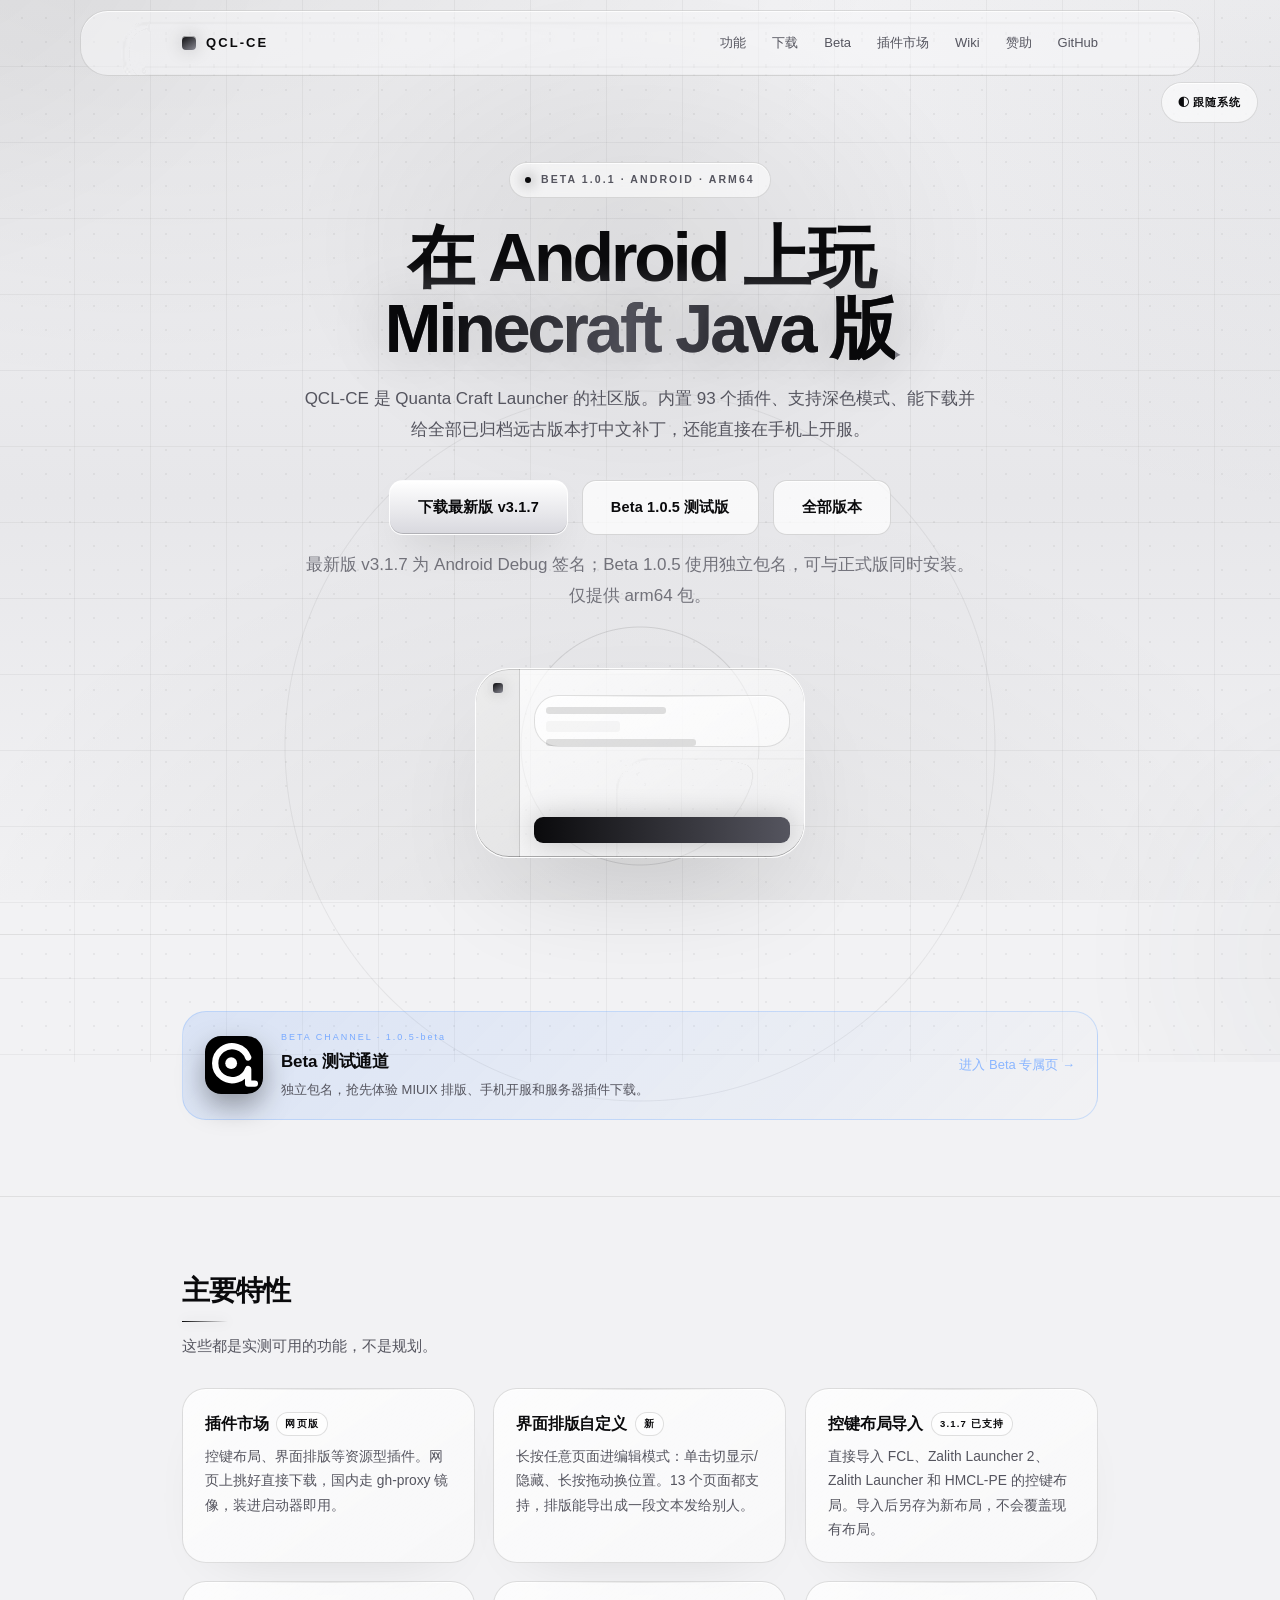
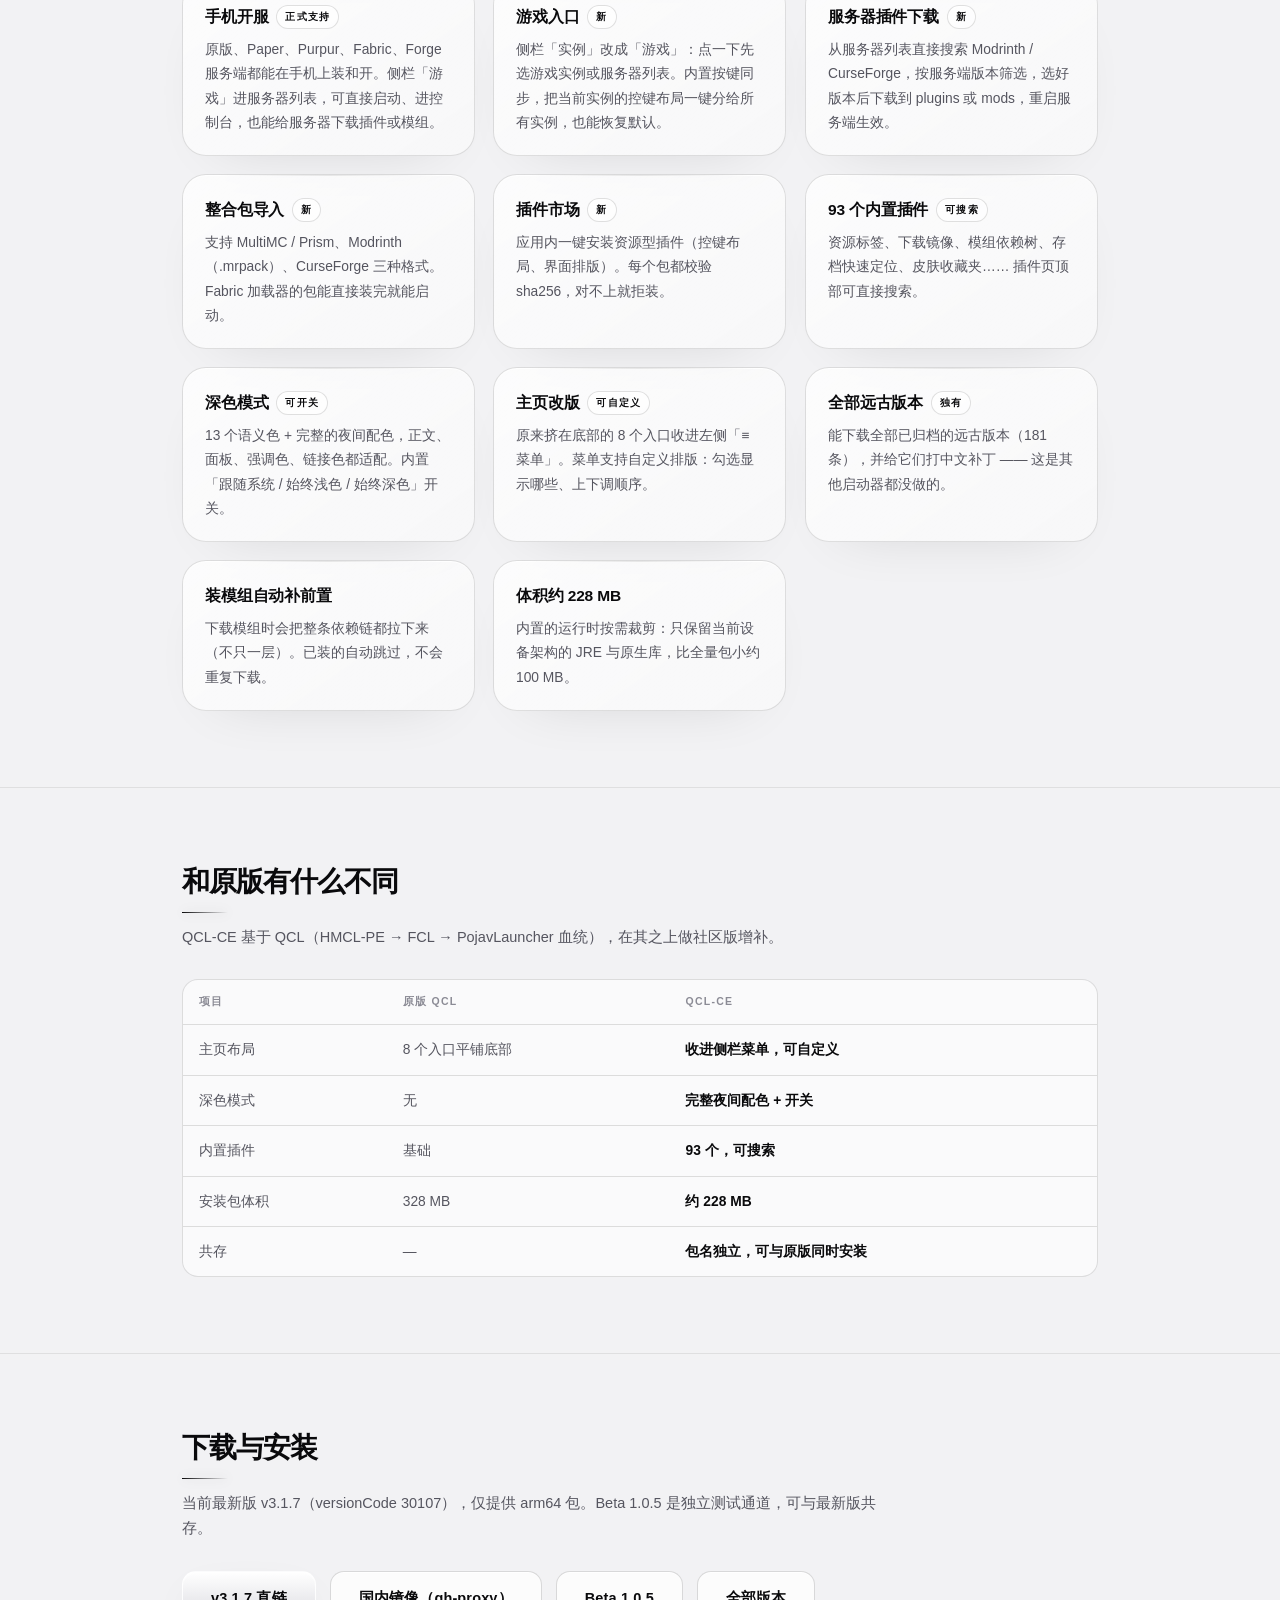
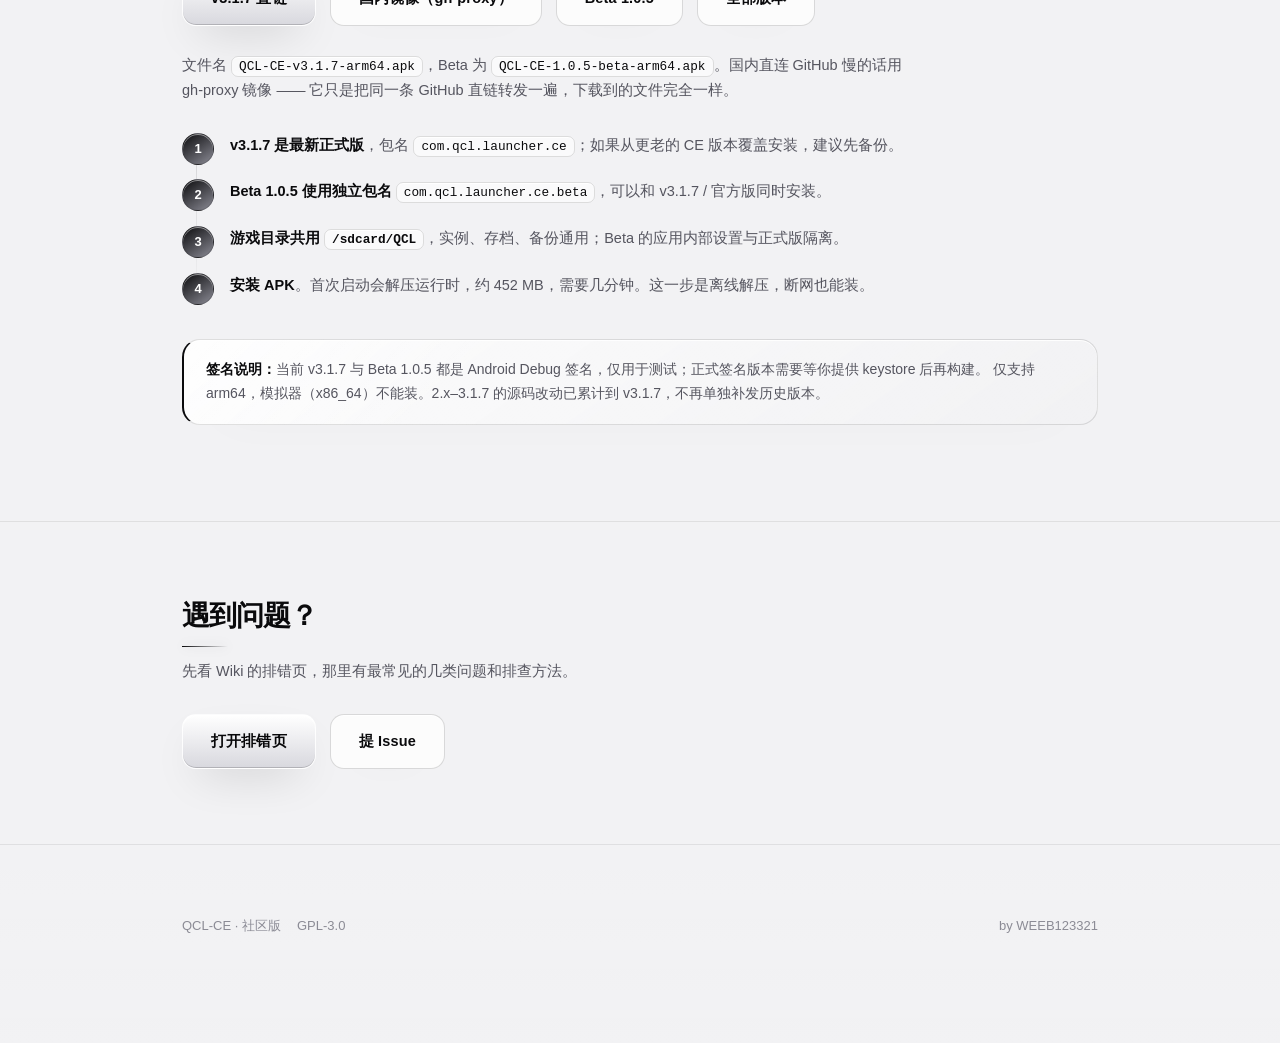
==== commit de123618: "Beta 1.0.5：实心内圆图标 + 网站 Beta 专属页 - Beta 图标内圆改为实心，自适应/legacy 同步 - 新增 docs/beta.html：图标居中，接入 LiquidLogo" ====
--- a/docs/index.html
+++ b/docs/index.html
@@ -130,6 +130,7 @@
     <span class="links">
       <a href="#features">功能</a>
       <a href="#download">下载</a>
+      <a href="beta.html">Beta</a>
       <a href="https://weeb123321.github.io/QCL-Plugins/">插件市场</a>
       <a href="wiki.html">Wiki</a>
       <a href="sponsor.html">赞助</a>
@@ -144,10 +145,10 @@
   <p>QCL-CE 是 Quanta Craft Launcher 的社区版。内置 93 个插件、支持深色模式、能下载并给全部已归档远古版本打中文补丁，还能直接在手机上开服。</p>
   <div class="btns">
     <a class="btn btn-primary" href="https://github.com/WEEB123321/QCL-QCL-CE/releases/download/v3.1.7/QCL-CE-v3.1.7-arm64.apk">下载最新版 v3.1.7</a>
-    <a class="btn btn-ghost" href="https://github.com/WEEB123321/QCL-QCL-CE/releases/download/v1.0.1-beta/QCL-CE-1.0.1-beta-arm64.apk">Beta 1.0.1 测试版</a>
+    <a class="btn btn-ghost" href="https://github.com/WEEB123321/QCL-QCL-CE/releases/download/v1.0.5-beta/QCL-CE-1.0.5-beta-arm64.apk">Beta 1.0.5 测试版</a>
     <a class="btn btn-ghost" href="https://github.com/WEEB123321/QCL-QCL-CE/releases">全部版本</a>
   </div>
-  <p style="margin-top:14px;font-size:14px;opacity:.8">最新版 v3.1.7 为 Android Debug 签名；Beta 1.0.1 使用独立包名，可与正式版同时安装。仅提供 arm64 包。</p>
+  <p style="margin-top:14px;font-size:14px;opacity:.8">最新版 v3.1.7 为 Android Debug 签名；Beta 1.0.5 使用独立包名，可与正式版同时安装。仅提供 arm64 包。</p>
 
   <div class="phone">
     <div class="side"></div>
@@ -165,6 +166,20 @@
   </div>
 </header>
 
+<section id="beta">
+  <div class="wrap">
+    <a class="beta-teaser" href="beta.html">
+      <img src="beta-icon.svg" alt="QCL-CE Beta 图标">
+      <span class="beta-teaser-copy">
+        <span class="beta-teaser-kicker">BETA CHANNEL · 1.0.5-beta</span>
+        <strong>Beta 测试通道</strong>
+        <span>独立包名，抢先体验 MIUIX 排版、手机开服和服务器插件下载。</span>
+      </span>
+      <span class="beta-teaser-arrow">进入 Beta 专属页 →</span>
+    </a>
+  </div>
+</section>
+
 <section id="features">
   <div class="wrap">
     <h2>主要特性</h2>
@@ -249,27 +264,27 @@
 <section id="download">
   <div class="wrap">
     <h2>下载与安装</h2>
-    <p class="lead">当前最新版 v3.1.7（versionCode 30107），仅提供 arm64 包。Beta 1.0.1 是独立测试通道，可与最新版共存。</p>
+    <p class="lead">当前最新版 v3.1.7（versionCode 30107），仅提供 arm64 包。Beta 1.0.5 是独立测试通道，可与最新版共存。</p>
 
     <div class="btns" style="justify-content:flex-start;margin-bottom:28px">
       <a class="btn btn-primary" href="https://github.com/WEEB123321/QCL-QCL-CE/releases/download/v3.1.7/QCL-CE-v3.1.7-arm64.apk">v3.1.7 直链</a>
       <a class="btn btn-ghost" href="https://gh-proxy.com/https://github.com/WEEB123321/QCL-QCL-CE/releases/download/v3.1.7/QCL-CE-v3.1.7-arm64.apk">国内镜像（gh-proxy）</a>
-      <a class="btn btn-ghost" href="https://github.com/WEEB123321/QCL-QCL-CE/releases/download/v1.0.1-beta/QCL-CE-1.0.1-beta-arm64.apk">Beta 1.0.1</a>
+      <a class="btn btn-ghost" href="https://github.com/WEEB123321/QCL-QCL-CE/releases/download/v1.0.5-beta/QCL-CE-1.0.5-beta-arm64.apk">Beta 1.0.5</a>
       <a class="btn btn-ghost" href="https://github.com/WEEB123321/QCL-QCL-CE/releases">全部版本</a>
     </div>
 
-    <p class="lead">文件名 <code>QCL-CE-v3.1.7-arm64.apk</code>，Beta 为 <code>QCL-CE-1.0.1-beta-arm64.apk</code>。国内直连 GitHub 慢的话用 gh-proxy 镜像 ——
+    <p class="lead">文件名 <code>QCL-CE-v3.1.7-arm64.apk</code>，Beta 为 <code>QCL-CE-1.0.5-beta-arm64.apk</code>。国内直连 GitHub 慢的话用 gh-proxy 镜像 ——
       它只是把同一条 GitHub 直链转发一遍，下载到的文件完全一样。</p>
 
     <ol class="steps">
       <li><b>v3.1.7 是最新正式版</b>，包名 <code>com.qcl.launcher.ce</code>；如果从更老的 CE 版本覆盖安装，建议先备份。</li>
-      <li><b>Beta 1.0.1 使用独立包名</b> <code>com.qcl.launcher.ce.beta</code>，可以和 v3.1.7 / 官方版同时安装。</li>
+      <li><b>Beta 1.0.5 使用独立包名</b> <code>com.qcl.launcher.ce.beta</code>，可以和 v3.1.7 / 官方版同时安装。</li>
       <li><b>游戏目录共用 <code>/sdcard/QCL</code></b>，实例、存档、备份通用；Beta 的应用内部设置与正式版隔离。</li>
       <li><b>安装 APK</b>。首次启动会解压运行时，约 452 MB，需要几分钟。这一步是离线解压，断网也能装。</li>
     </ol>
 
     <div class="warn">
-      <b>签名说明：</b>当前 v3.1.7 与 Beta 1.0.1 都是 Android Debug 签名，仅用于测试；正式签名版本需要等你提供 keystore 后再构建。
+      <b>签名说明：</b>当前 v3.1.7 与 Beta 1.0.5 都是 Android Debug 签名，仅用于测试；正式签名版本需要等你提供 keystore 后再构建。
       仅支持 arm64，模拟器（x86_64）不能装。2.x–3.1.7 的源码改动已累计到 v3.1.7，不再单独补发历史版本。
     </div>
   </div>
--- a/docs/premium.css
+++ b/docs/premium.css
@@ -1057,3 +1057,35 @@
   .qcl-reveal { opacity: 1; transform: none; }
   .qcl-atmosphere::before, .qcl-atmosphere::after { animation: none; }
 }
+
+/* Beta 入口 teaser（主页顶部） */
+.beta-teaser{
+  display:flex;align-items:center;gap:18px;
+  padding:18px 22px;border-radius:24px;
+  border:1px solid rgba(110,168,255,.30);
+  background:linear-gradient(135deg,rgba(75,141,255,.14),rgba(255,255,255,.035));
+  text-decoration:none;color:var(--text);
+  transition:border-color .2s ease,transform .2s ease,background .2s ease;
+}
+.beta-teaser:hover{
+  border-color:rgba(110,168,255,.55);
+  background:linear-gradient(135deg,rgba(75,141,255,.20),rgba(255,255,255,.05));
+  transform:translateY(-1px);
+}
+.beta-teaser img{
+  width:58px;height:58px;border-radius:16px;flex:none;
+  box-shadow:0 12px 28px rgba(0,0,0,.35);
+}
+.beta-teaser-copy{display:flex;flex-direction:column;gap:3px;min-width:0}
+.beta-teaser-kicker{
+  font-size:9px;letter-spacing:.22em;color:#79aaff;
+}
+.beta-teaser strong{font-size:17px;letter-spacing:-.01em}
+.beta-teaser-copy span:last-child{font-size:13px;color:var(--sub);line-height:1.6}
+.beta-teaser-arrow{
+  margin-left:auto;flex:none;font-size:13px;color:#8bb6ff;white-space:nowrap;
+}
+@media (max-width:720px){
+  .beta-teaser{flex-wrap:wrap;gap:12px}
+  .beta-teaser-arrow{margin-left:74px;width:100%}
+}
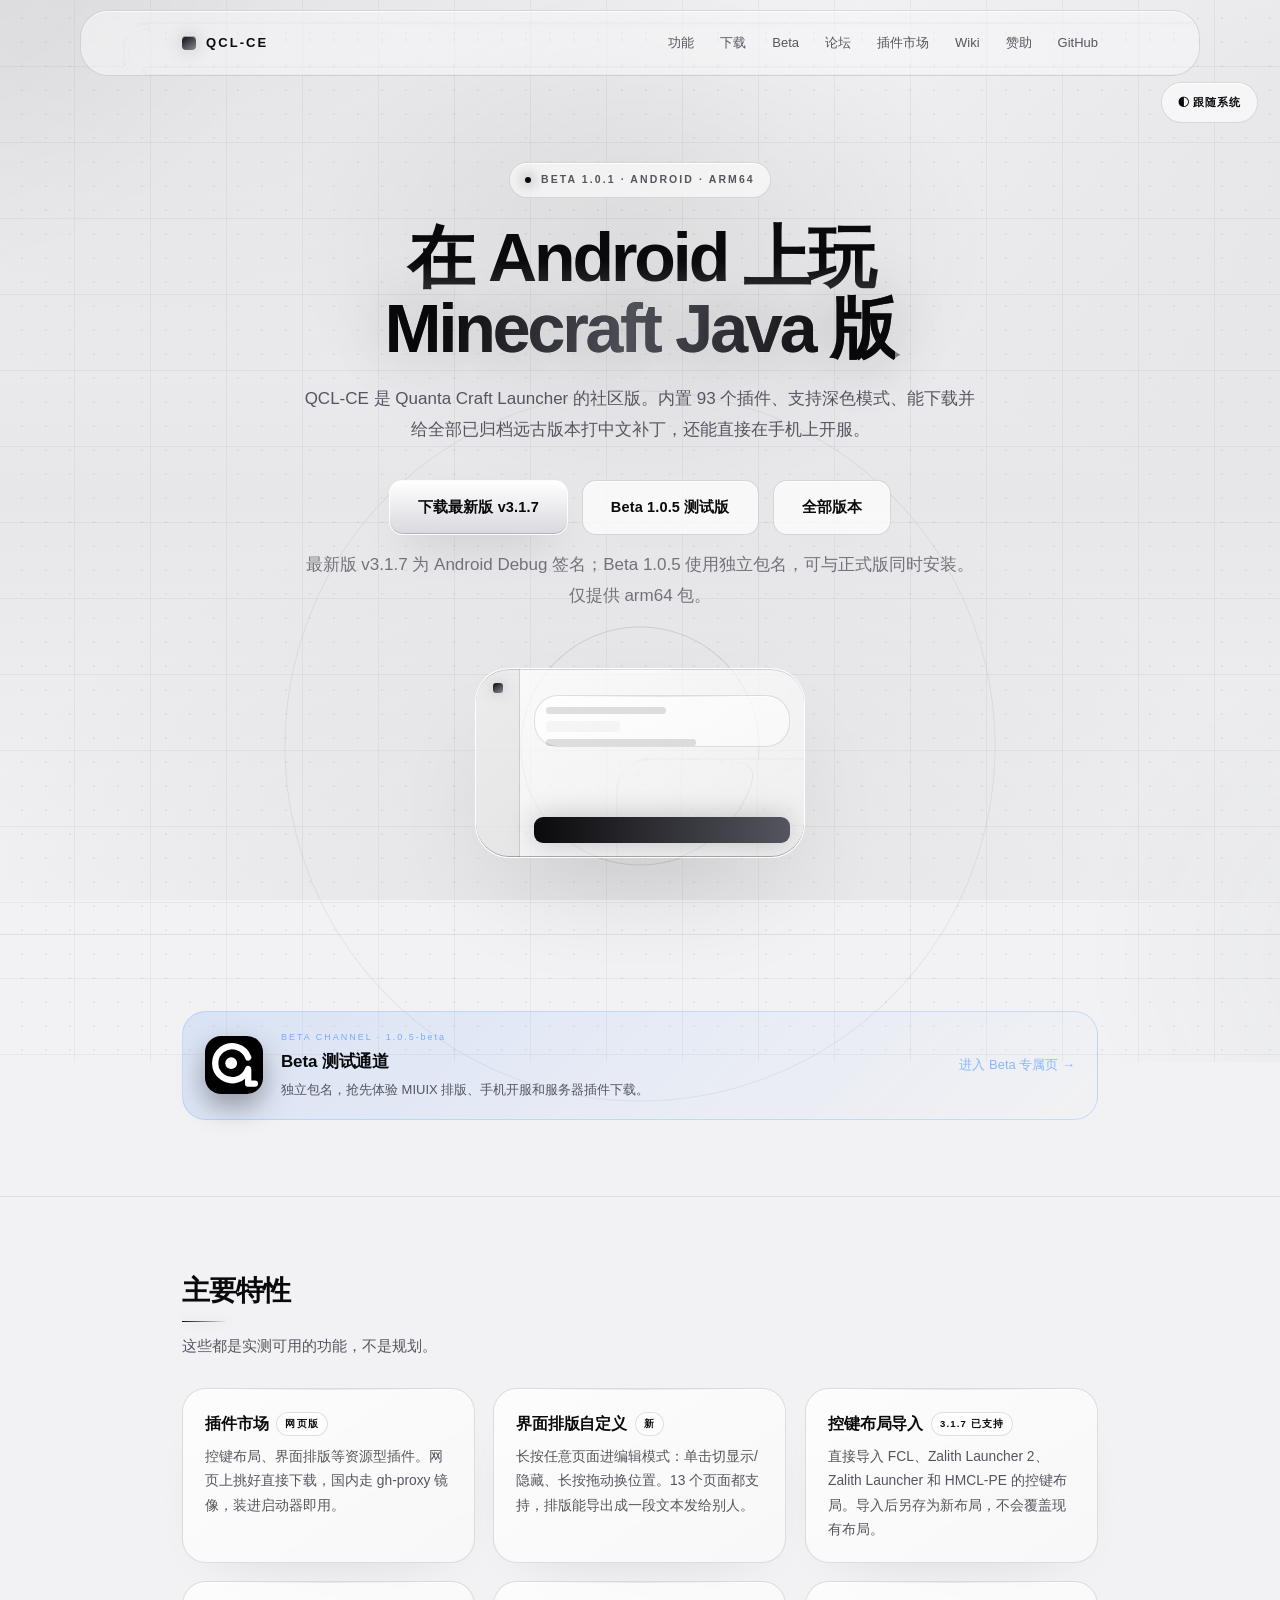
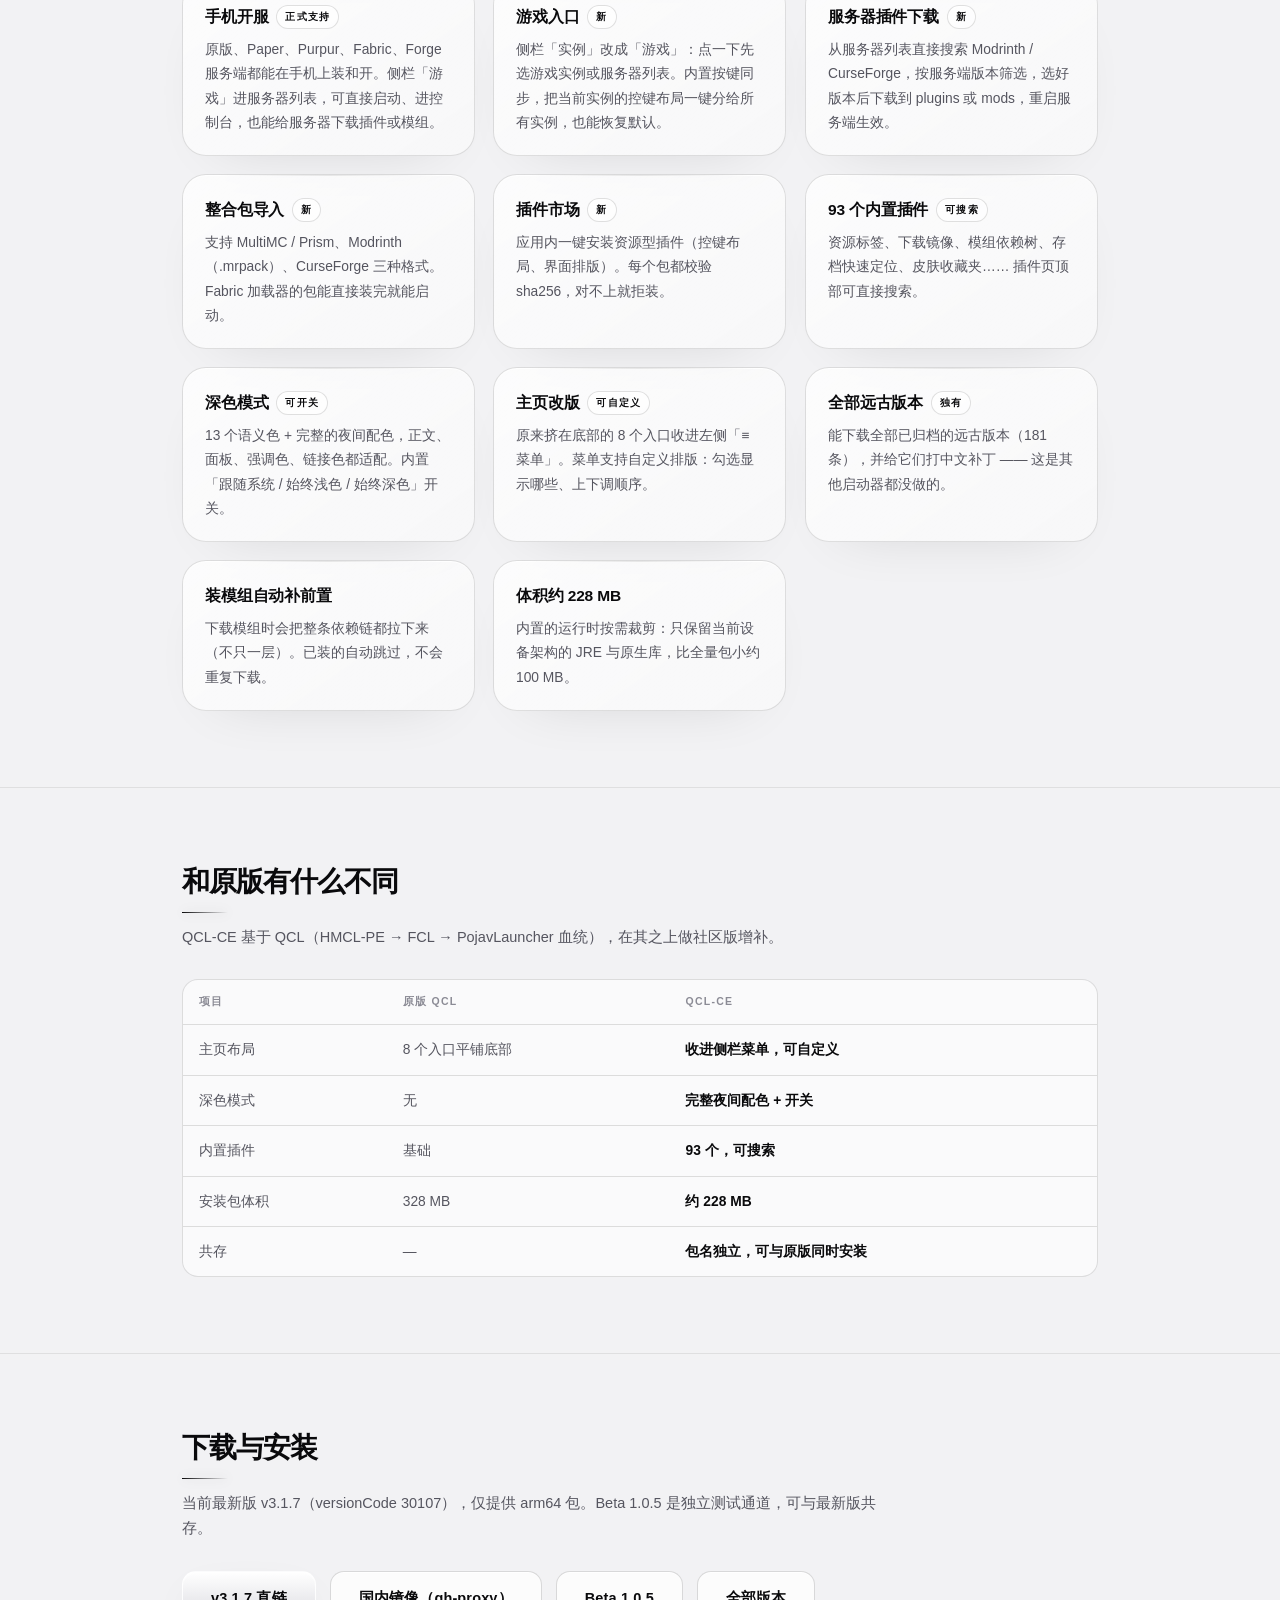
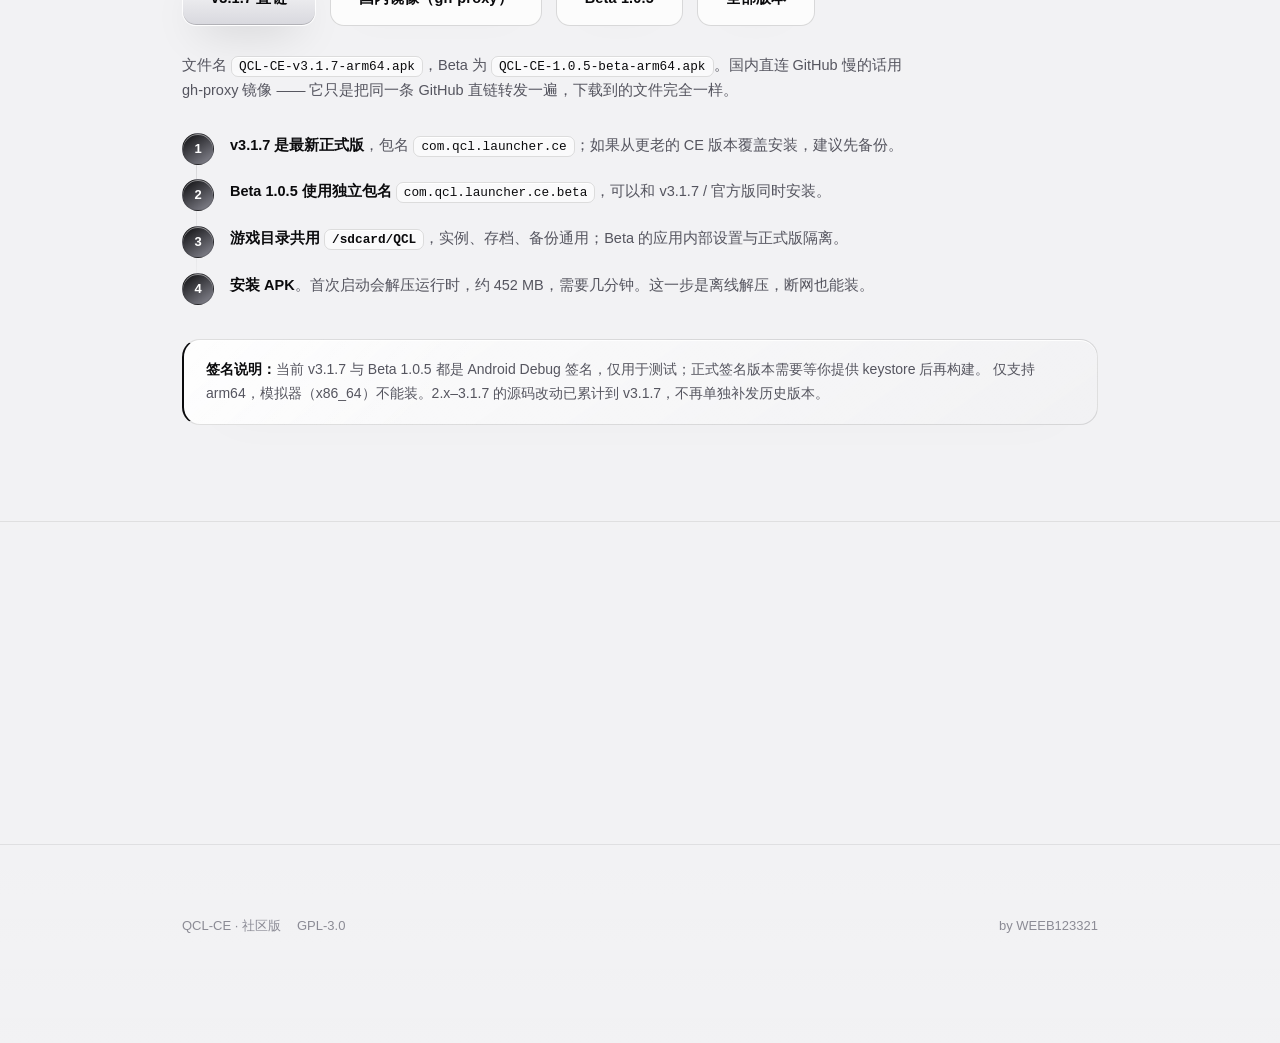
==== commit ff8afb08: "官网新增 Giscus 多板块论坛；README 明确 CE 官方发布线与项目边界 - forum.html：先记录名字再进入，综合/求助/教程/闲聊四个独立讨论串 - Giscus 使用 GitHu" ====
--- a/docs/index.html
+++ b/docs/index.html
@@ -131,6 +131,7 @@
       <a href="#features">功能</a>
       <a href="#download">下载</a>
       <a href="beta.html">Beta</a>
+      <a href="forum.html">论坛</a>
       <a href="https://weeb123321.github.io/QCL-Plugins/">插件市场</a>
       <a href="wiki.html">Wiki</a>
       <a href="sponsor.html">赞助</a>
--- a/docs/premium.css
+++ b/docs/premium.css
@@ -242,7 +242,7 @@
   box-shadow: 0 18px 50px -34px var(--shadow), inset 0 1px 0 var(--glass-edge);
   transition: background-color .3s ease, box-shadow .3s ease;
 }
-nav .wrap { height: 64px !important; }
+nav .wrap { height: 64px !important; display: flex; align-items: center; }
 nav.qcl-scrolled {
   box-shadow:
     0 26px 64px -34px var(--shadow),
@@ -266,7 +266,7 @@
   background: linear-gradient(145deg, var(--text), var(--muted)) !important;
   box-shadow: 0 0 18px var(--accent-glow), inset 0 1px 0 rgba(255, 255, 255, .6);
 }
-nav .links { gap: 26px !important; font-size: 13px !important; }
+nav .links { gap: 26px !important; font-size: 13px !important; margin-left: auto; }
 nav .links a {
   position: relative;
   color: var(--sub) !important;
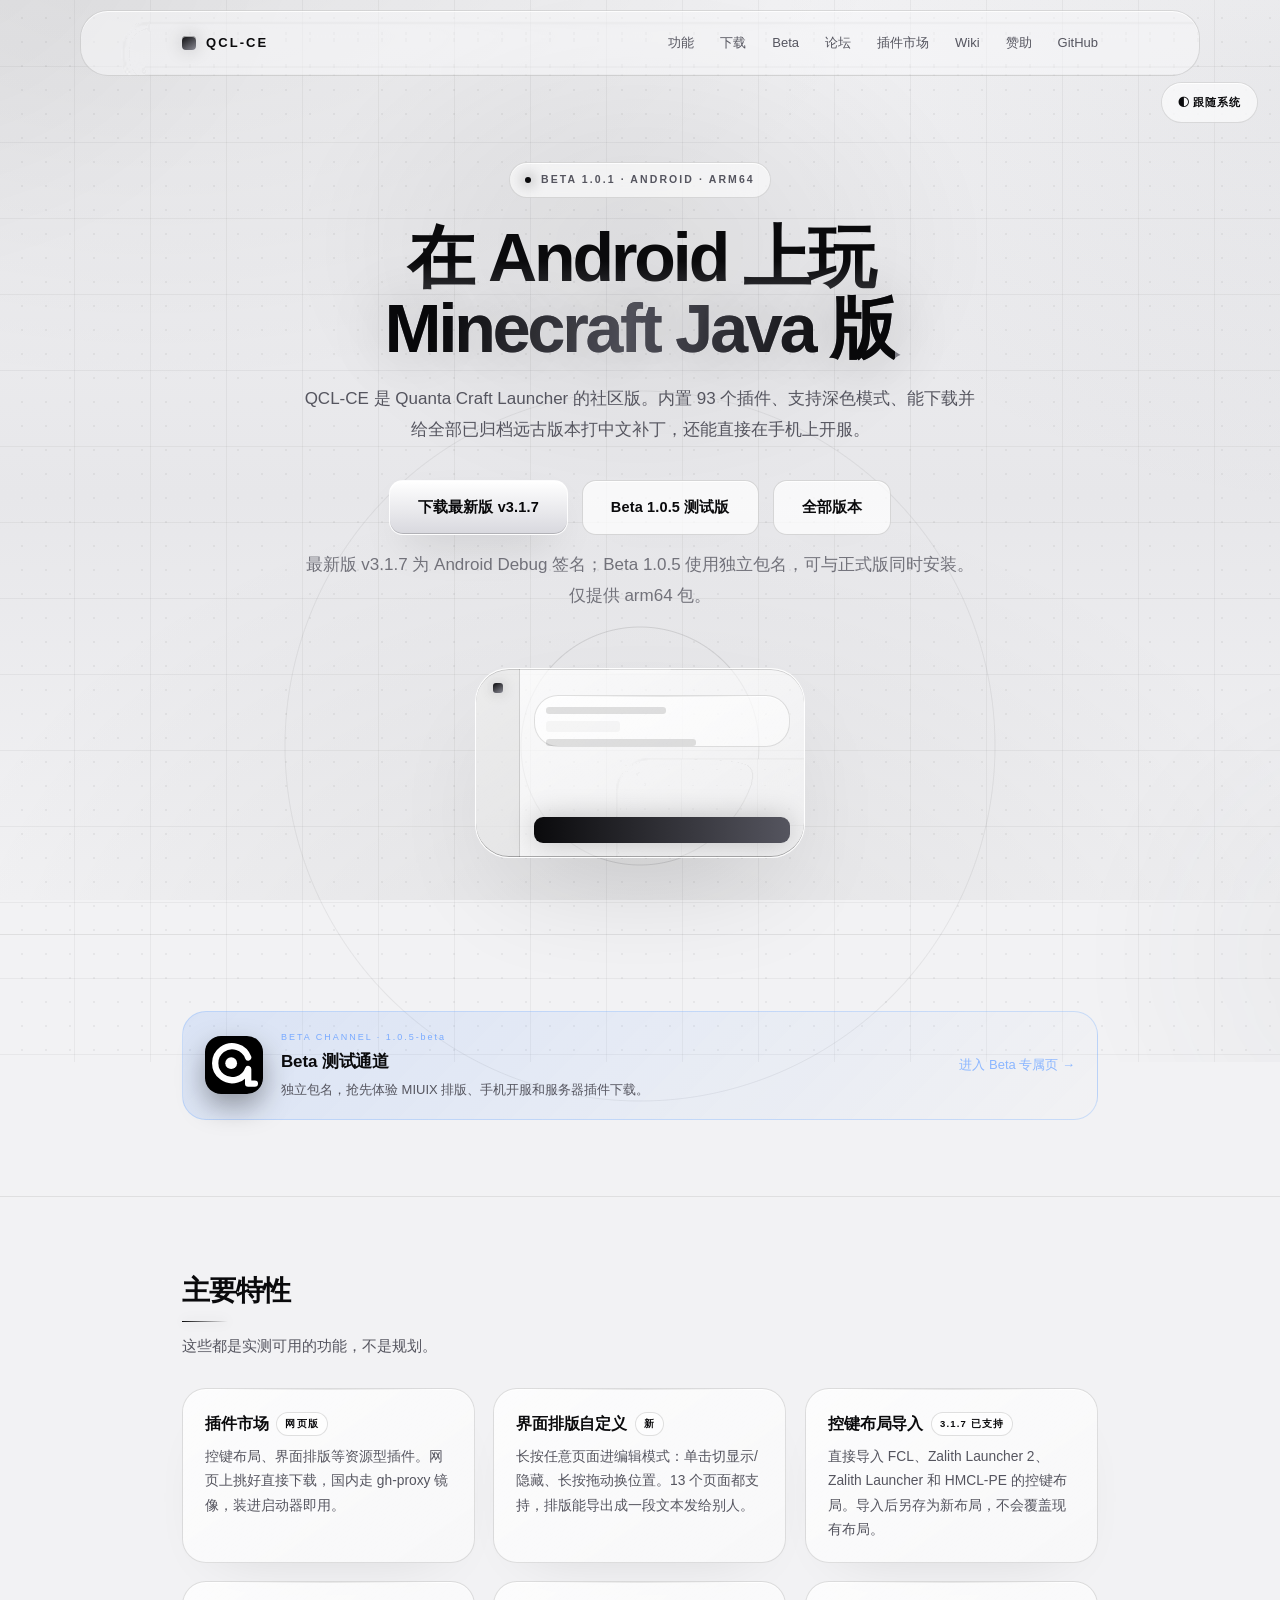
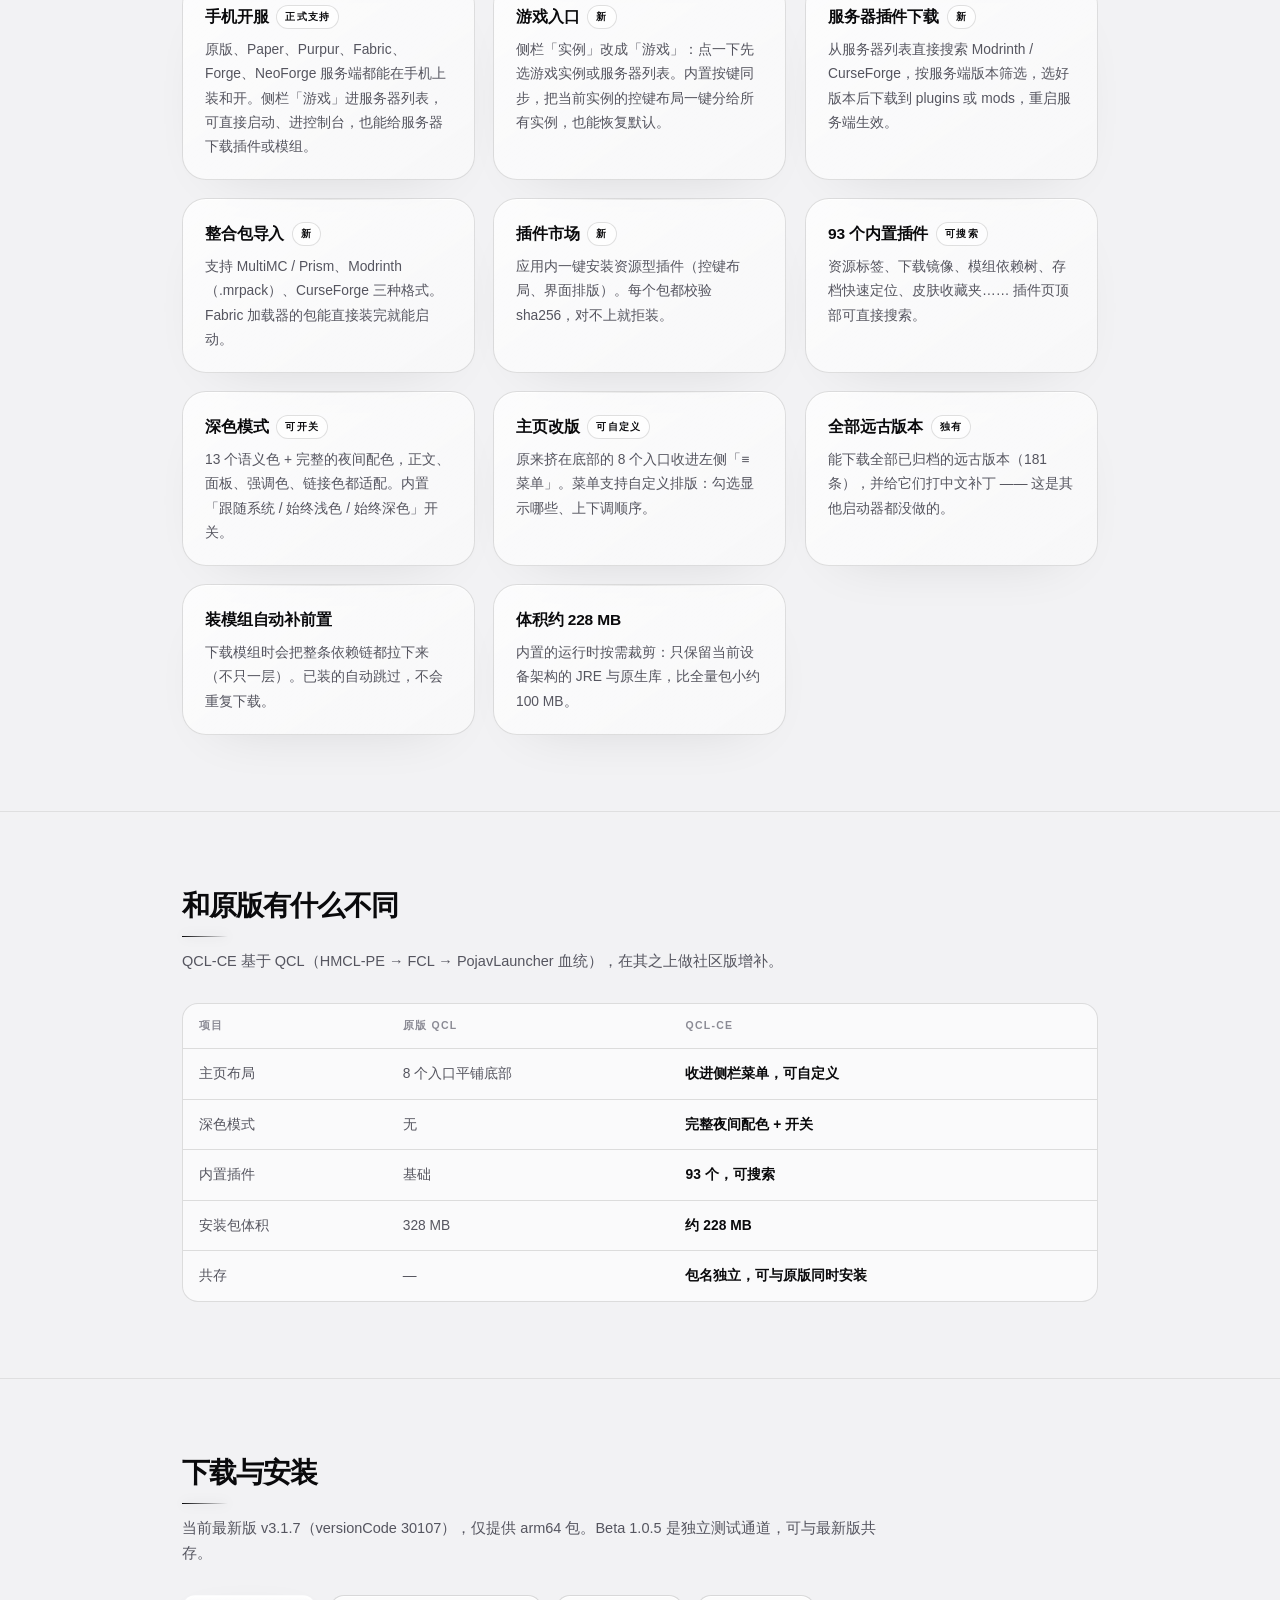
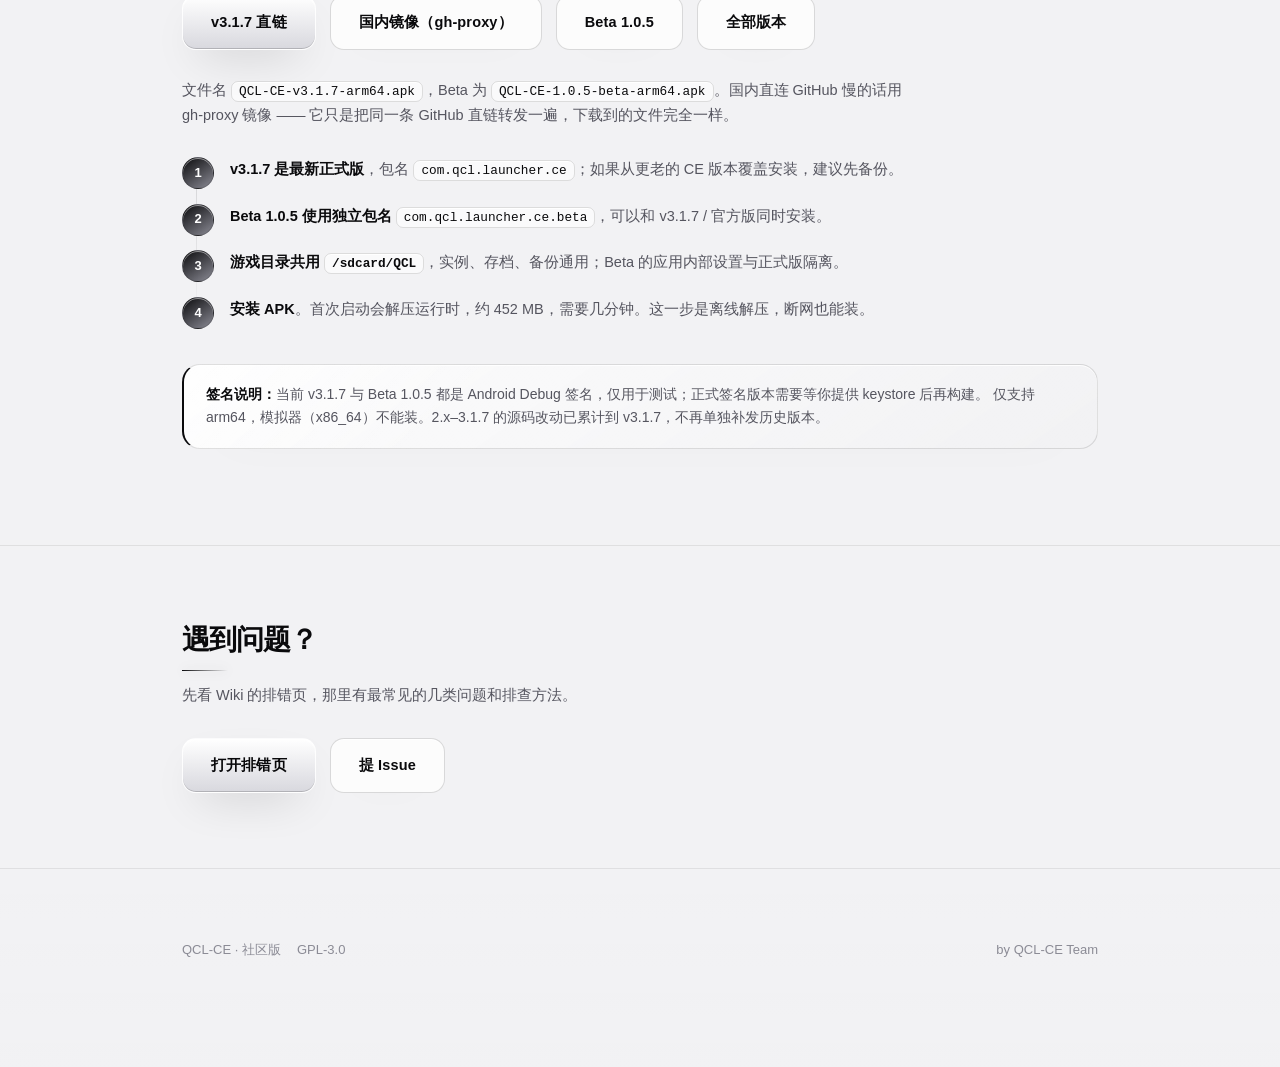
==== commit 6517f402: "接入 NeoForge 服务端、CI 单测与外部签名配置 - 新增 NeoForge 服务端类型：安装器、启动参数、模组管理和版本映射 - GitHub Actions 运行 QCL 单测；新增服务器" ====
--- a/docs/index.html
+++ b/docs/index.html
@@ -201,7 +201,7 @@
       </div>
       <div class="card">
         <h3>手机开服 <em>正式支持</em></h3>
-        <p>原版、Paper、Purpur、Fabric、Forge 服务端都能在手机上装和开。侧栏「游戏」进服务器列表，可直接启动、进控制台，也能给服务器下载插件或模组。</p>
+        <p>原版、Paper、Purpur、Fabric、Forge、NeoForge 服务端都能在手机上装和开。侧栏「游戏」进服务器列表，可直接启动、进控制台，也能给服务器下载插件或模组。</p>
       </div>
       <div class="card">
         <h3>游戏入口 <em>新</em></h3>
@@ -306,7 +306,7 @@
   <div class="wrap">
     <span>QCL-CE · 社区版</span>
     <span>GPL-3.0</span>
-    <span class="sp">by WEEB123321</span>
+    <span class="sp">by QCL-CE Team</span>
   </div>
 </footer>
 
